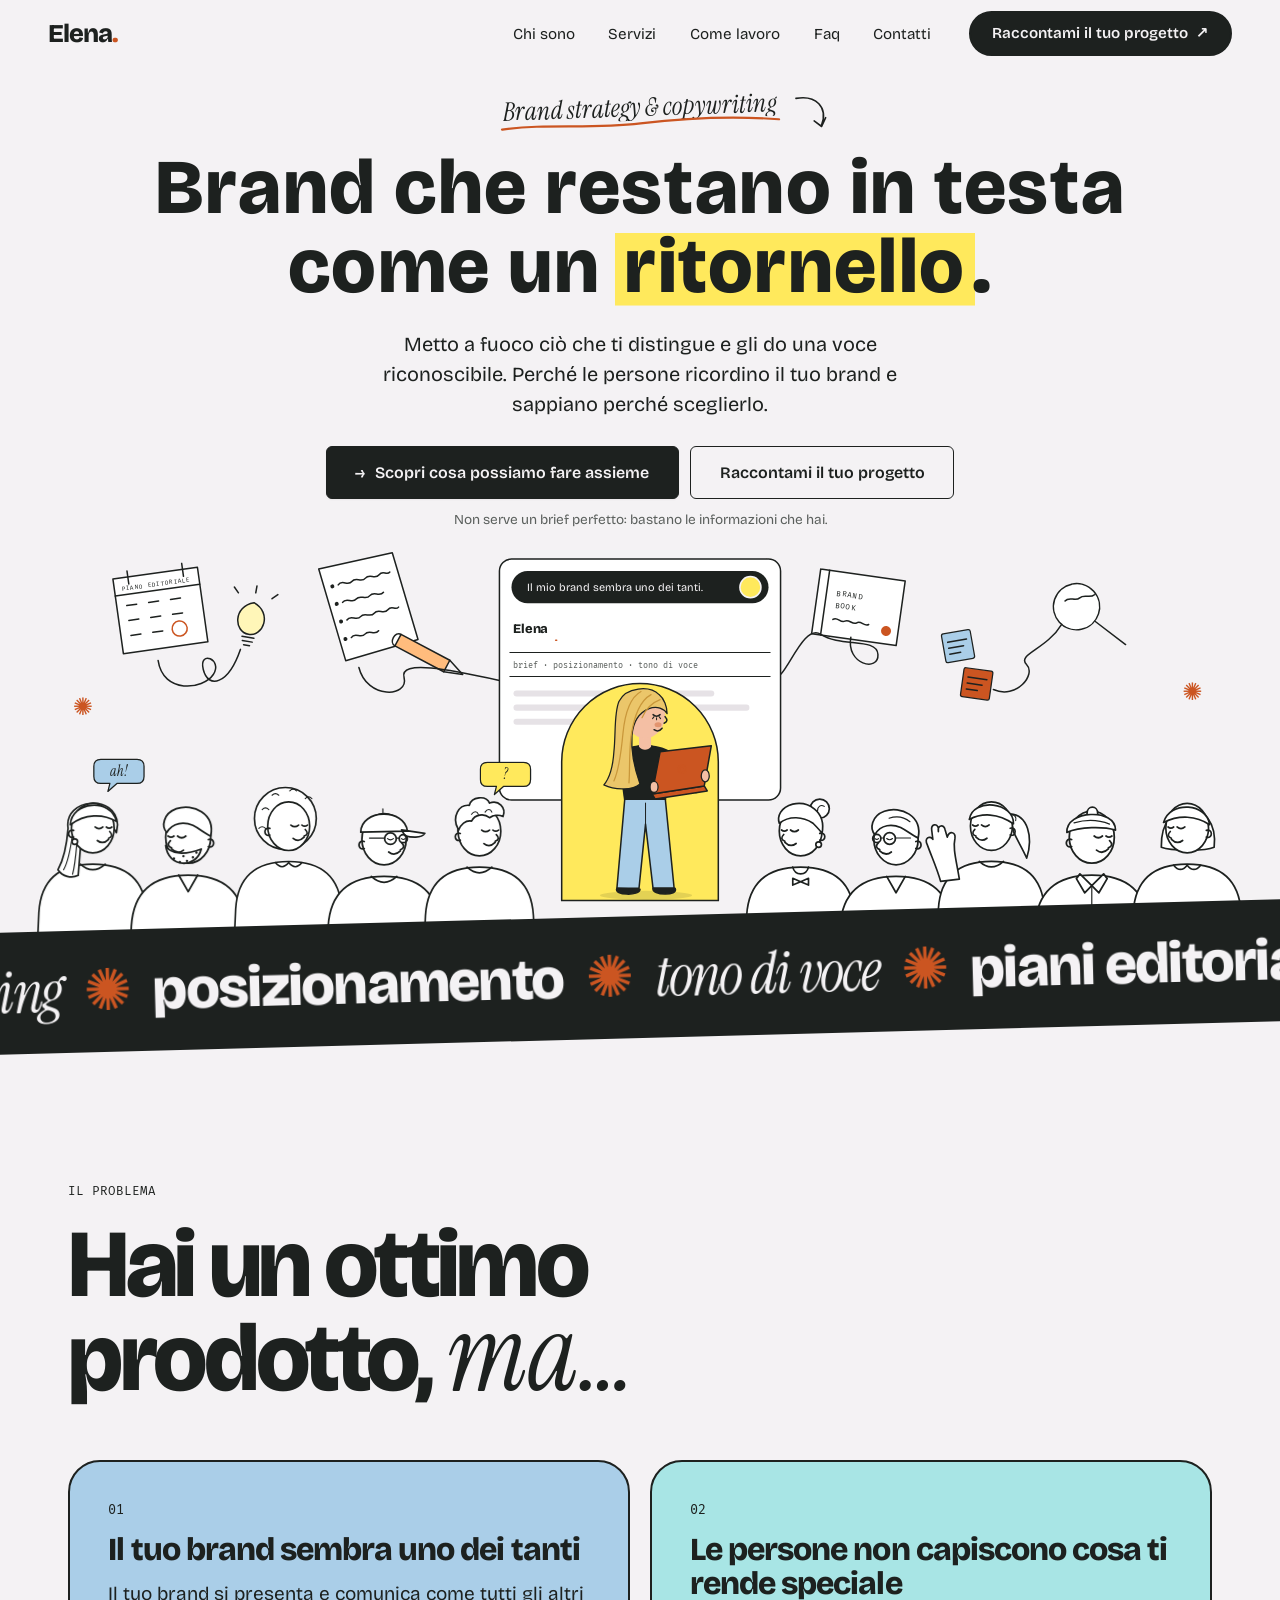
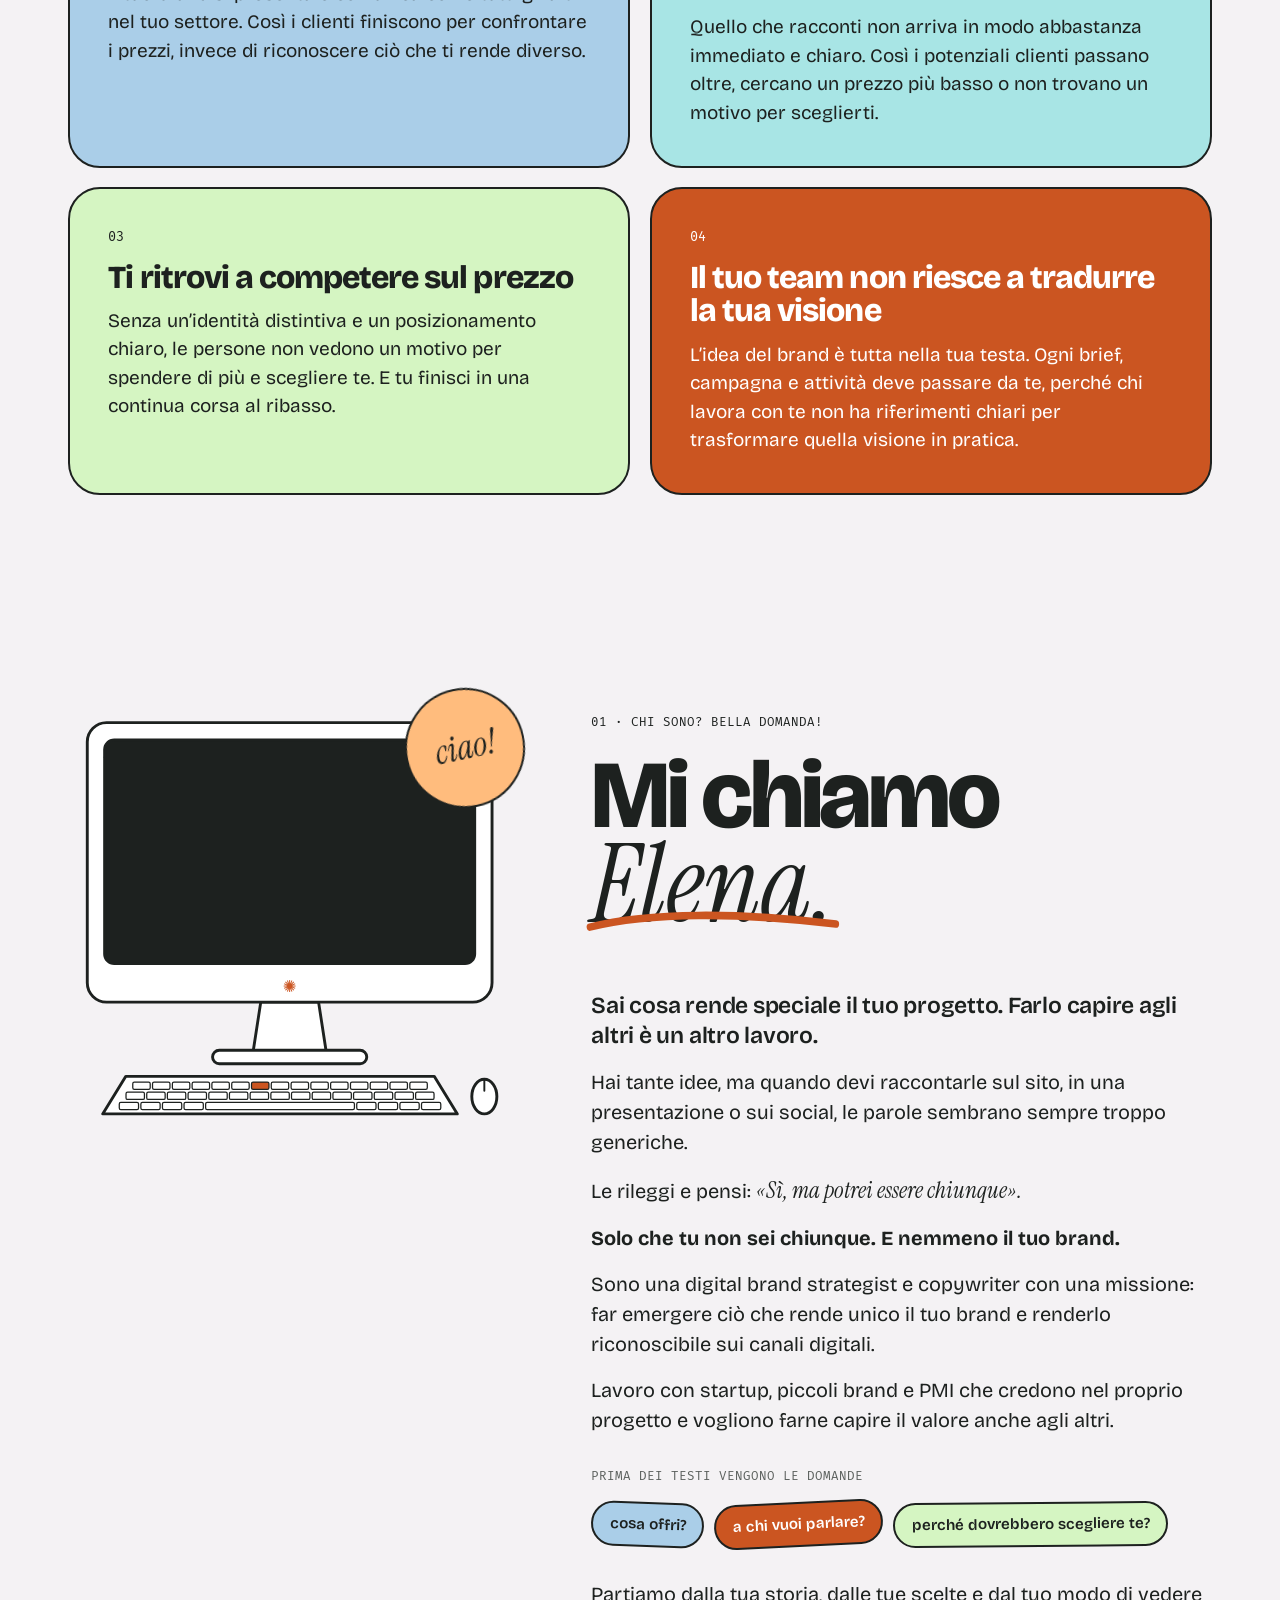
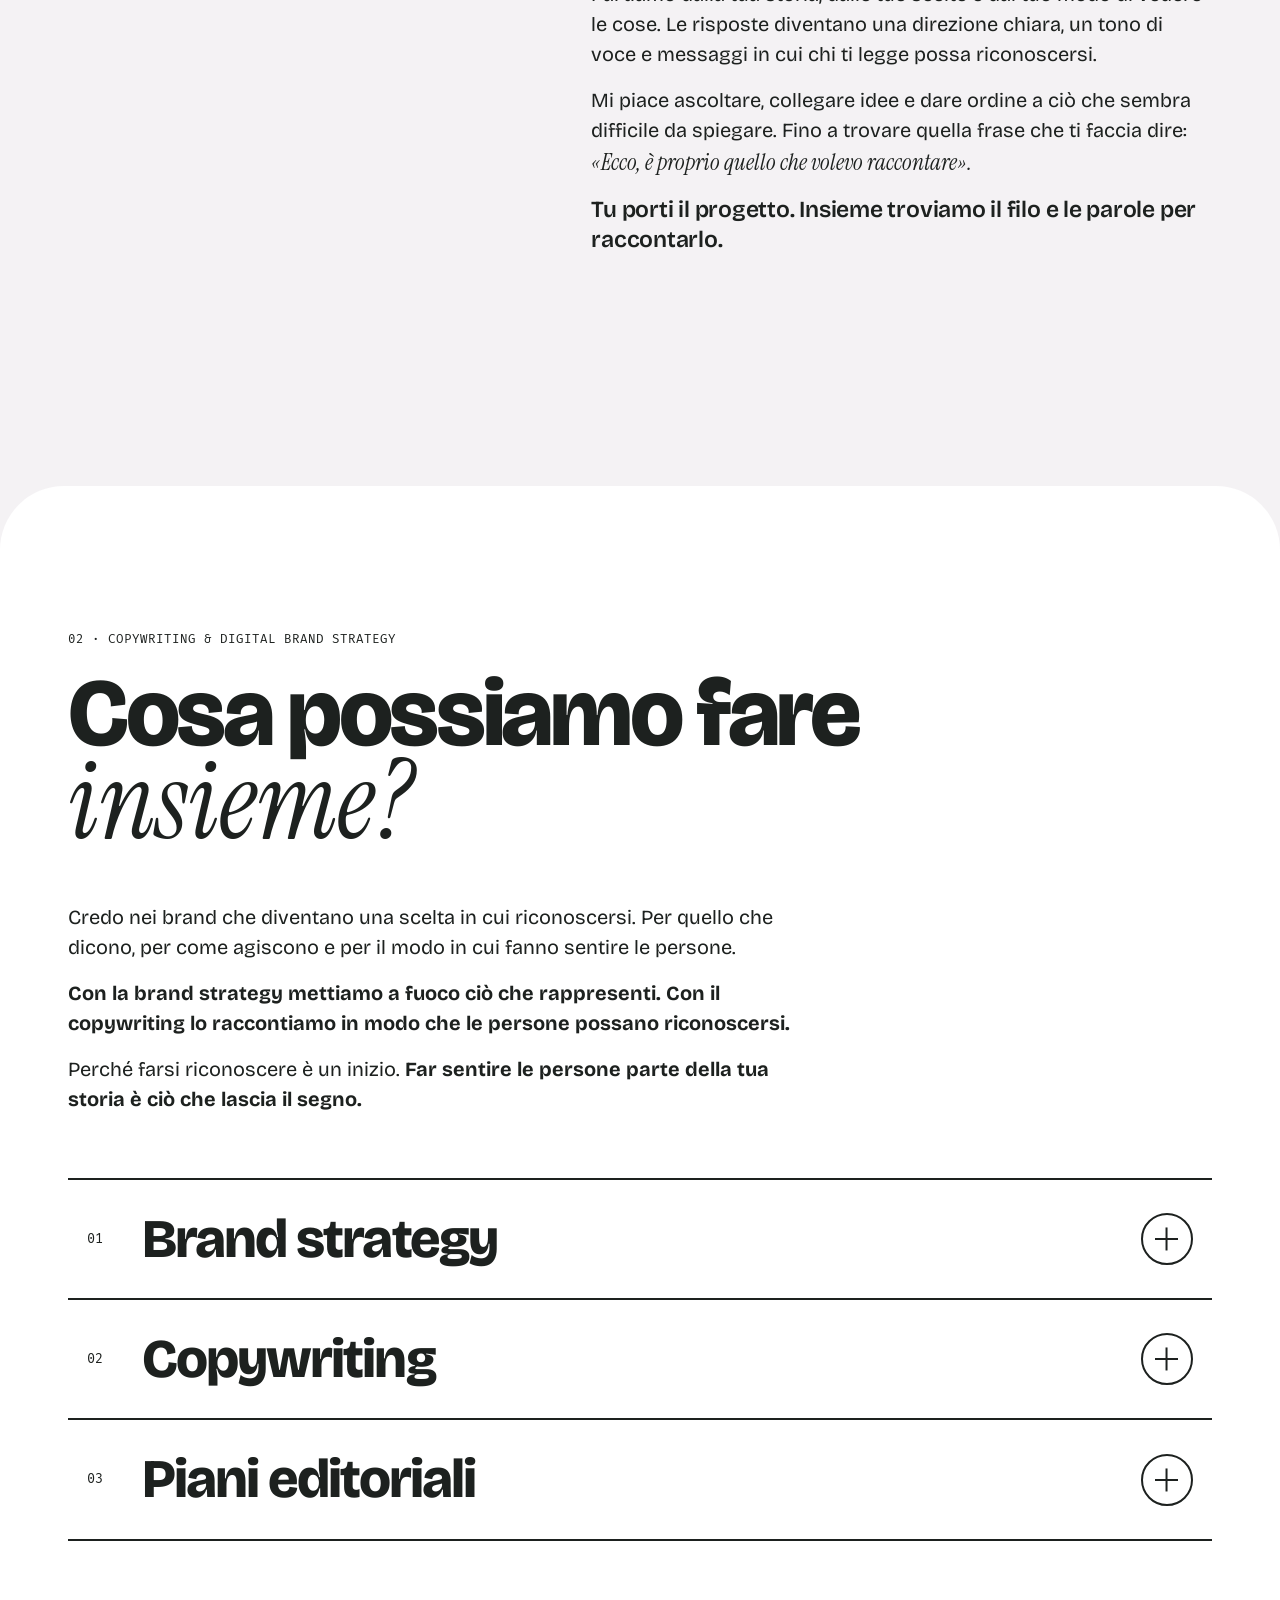
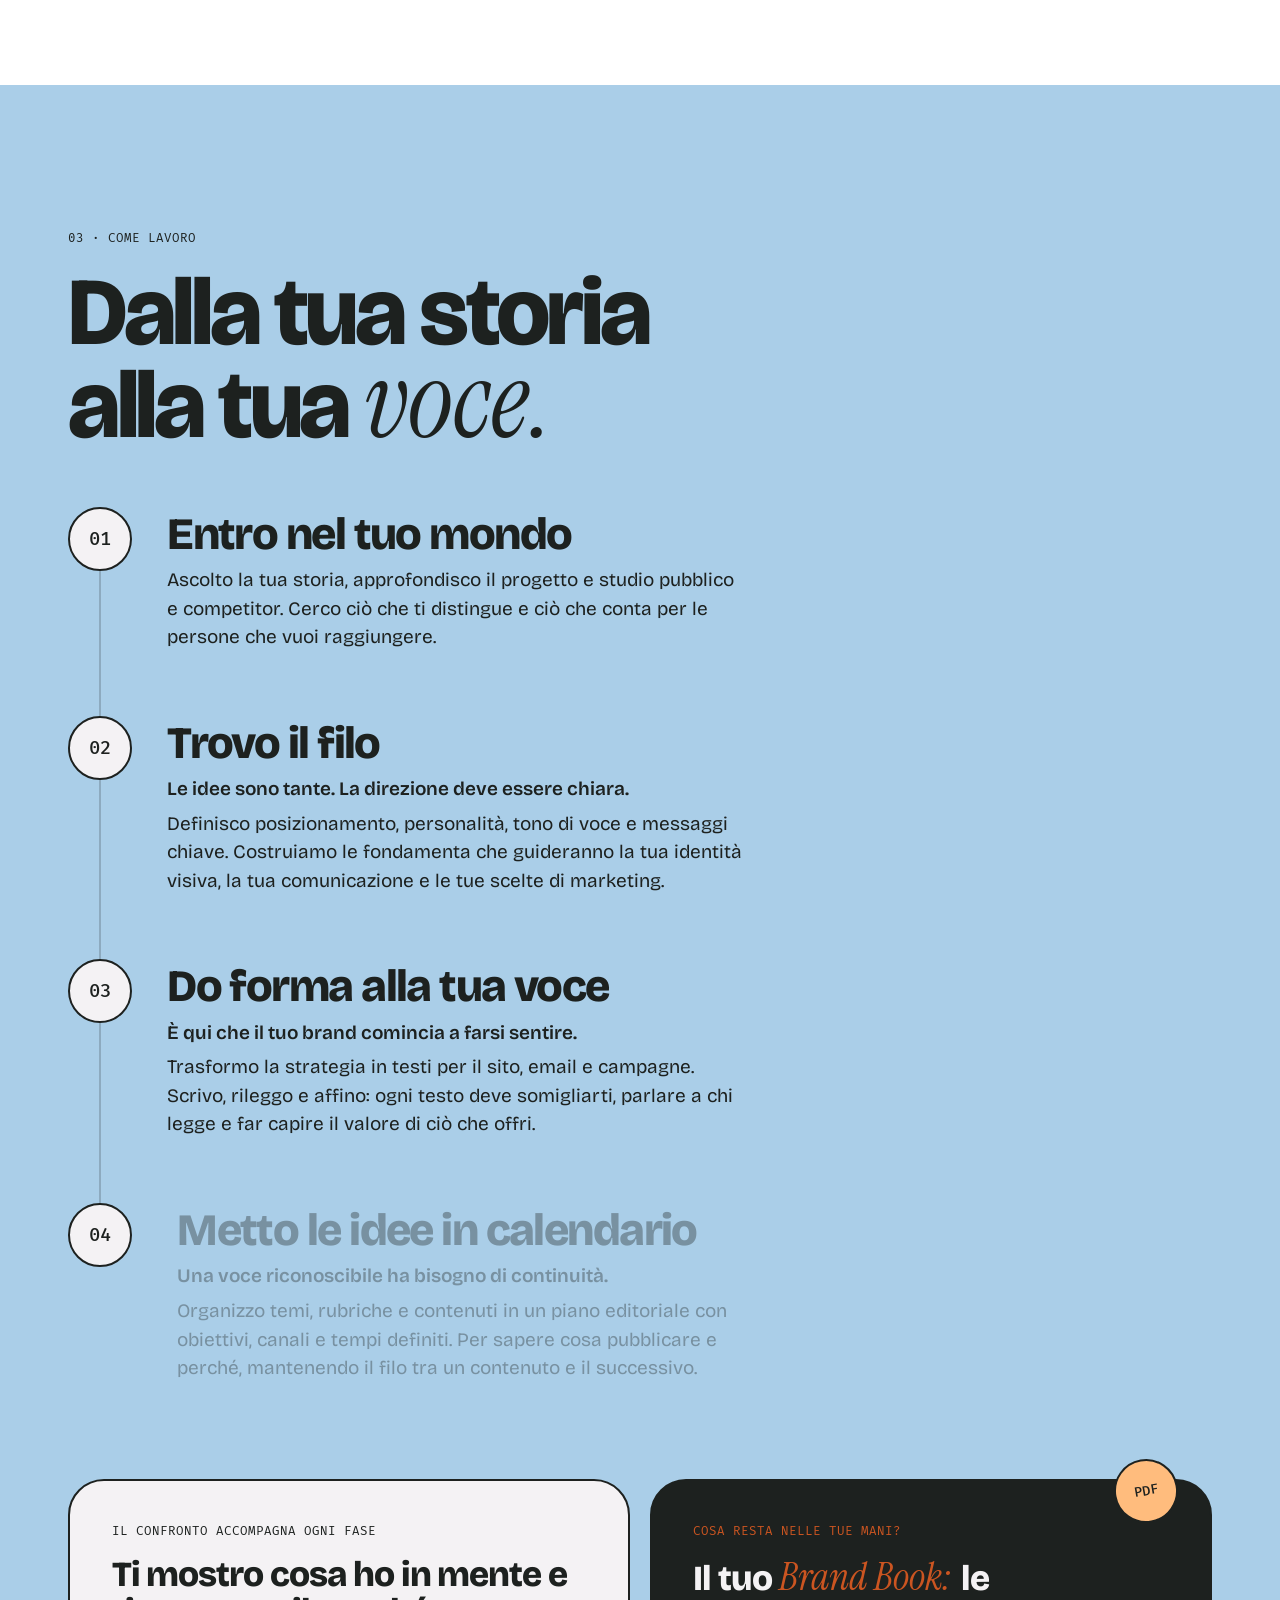
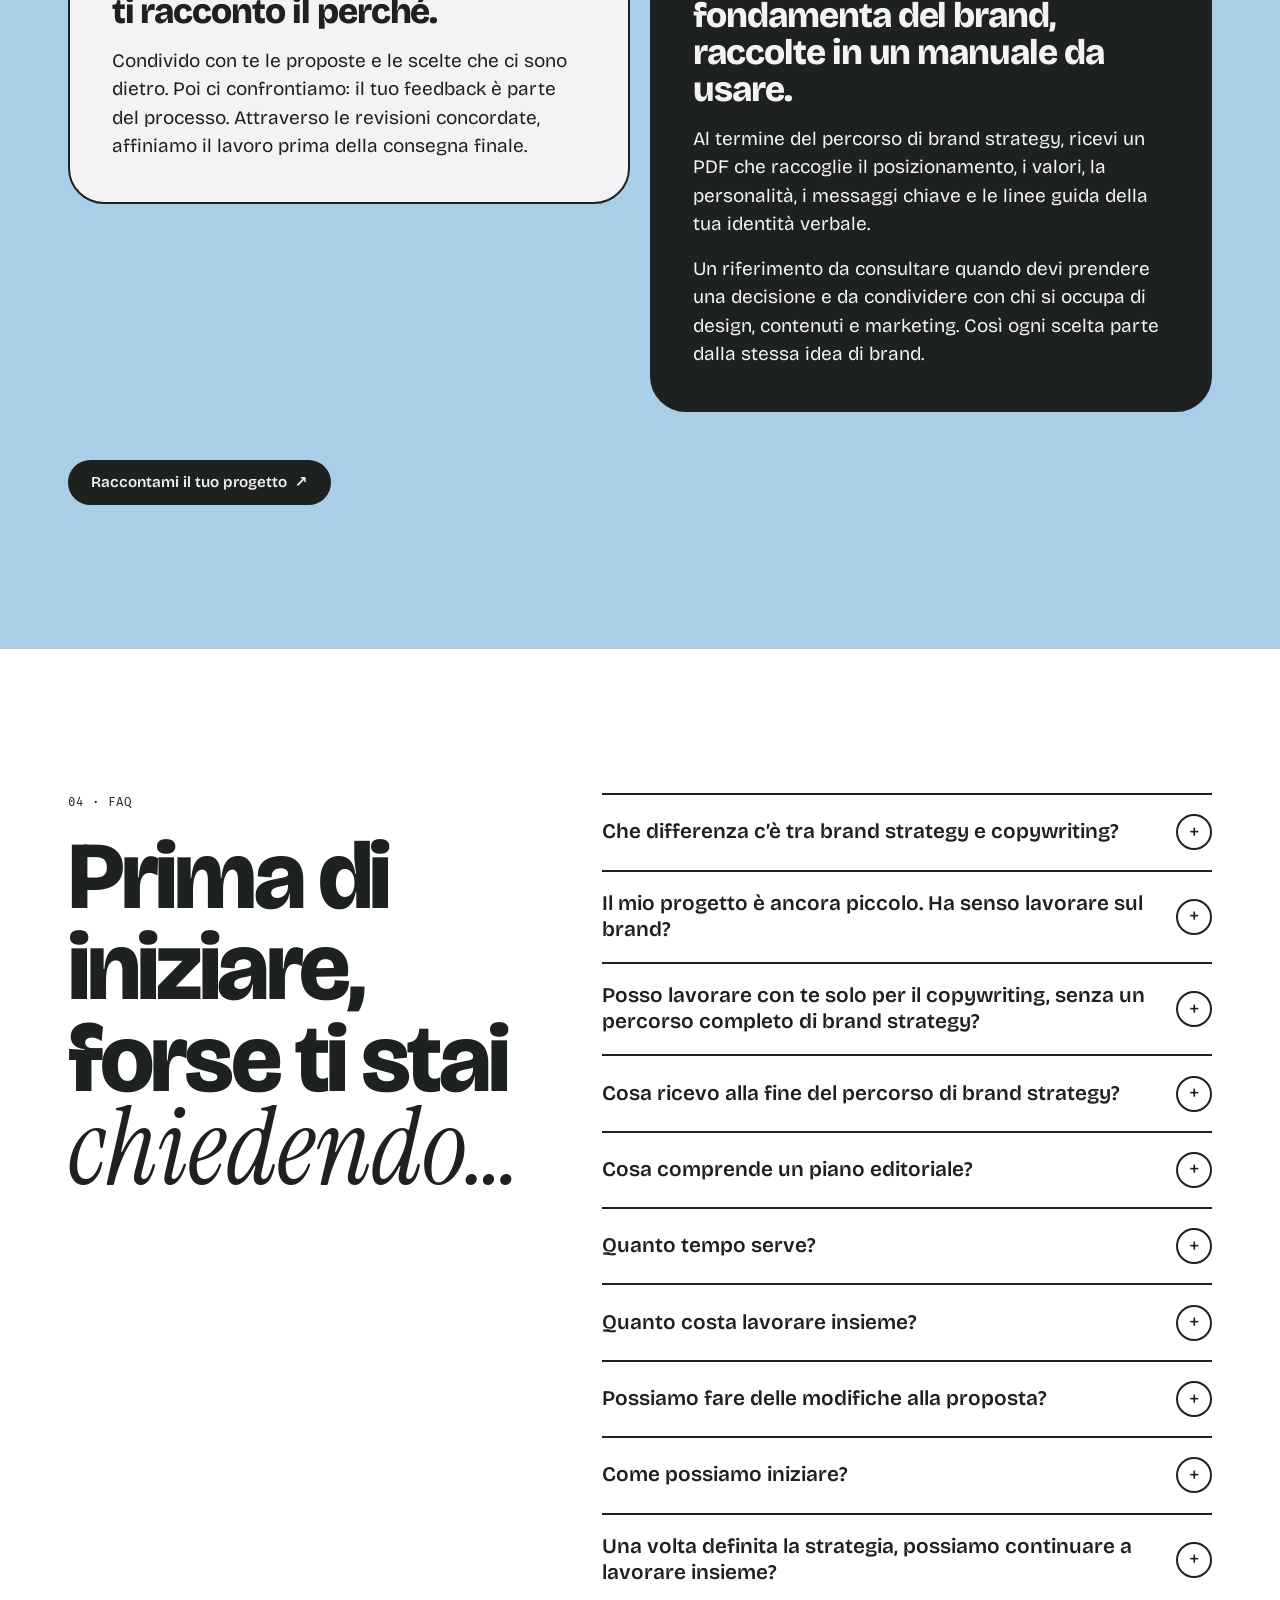
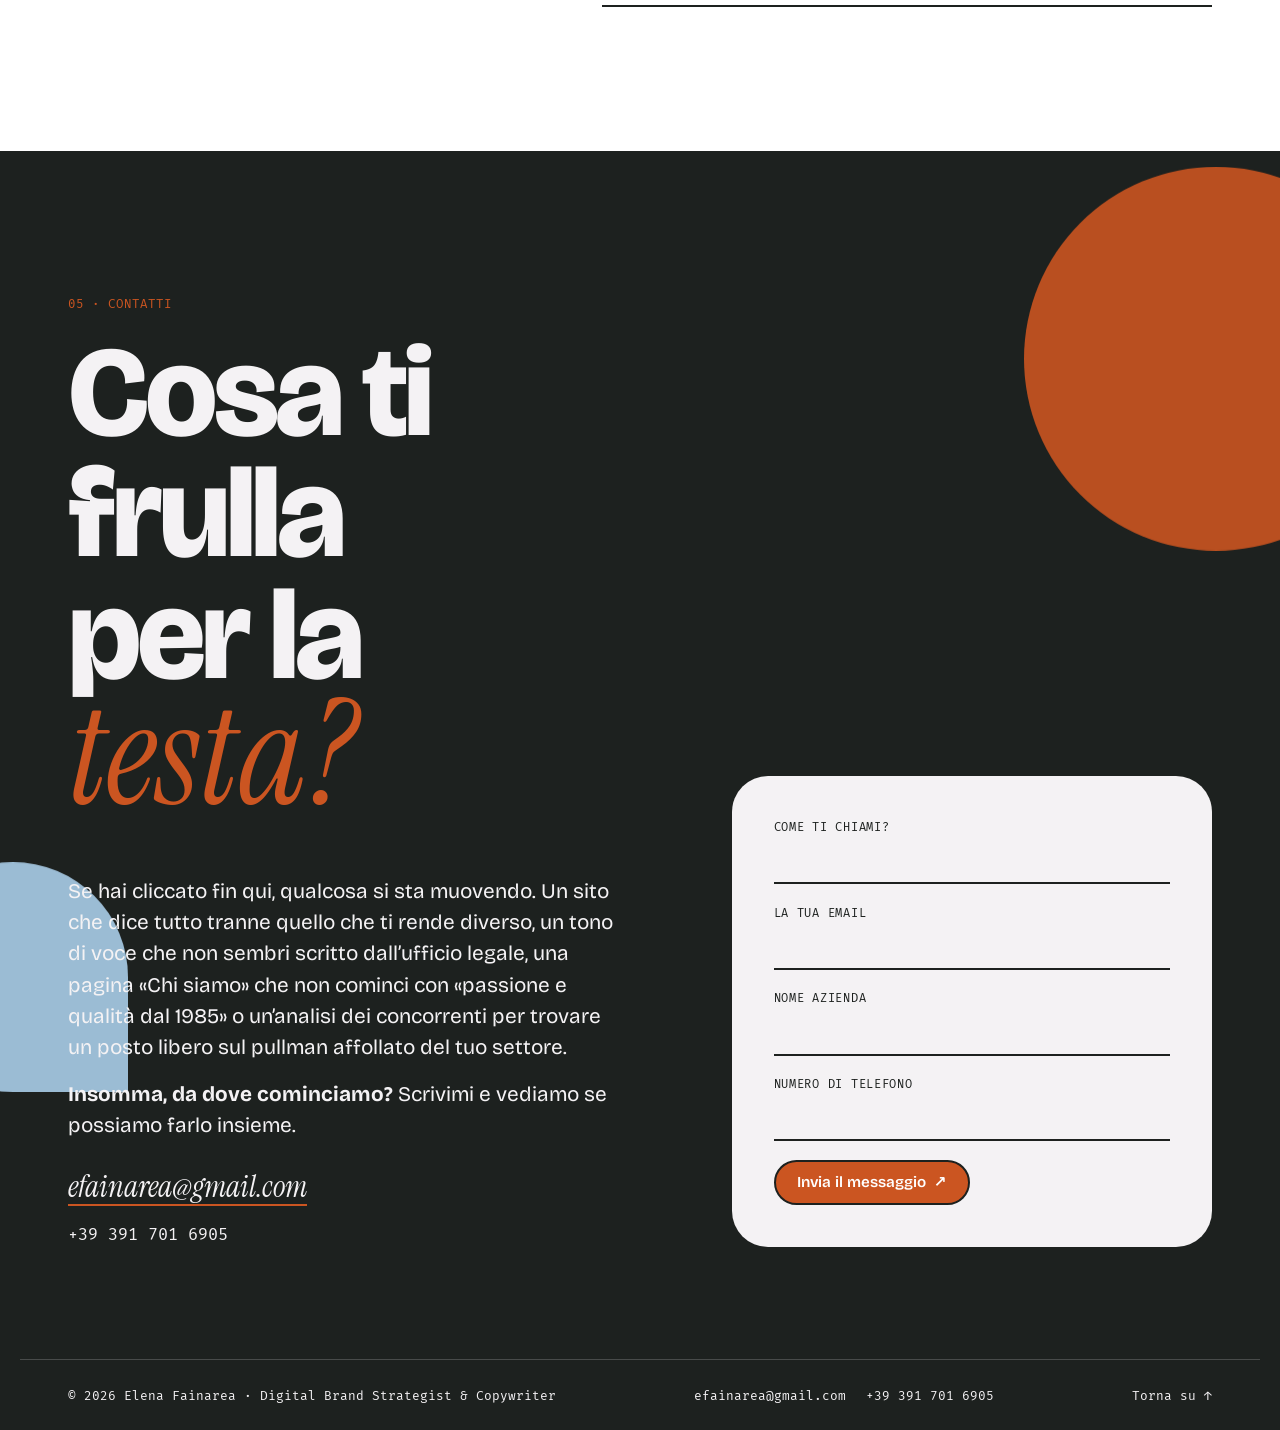
==== index.html @ 7e7c7e7b "Sito personale di Elena Fainarea Pagina statica con scena animata, sezioni del copy di Elena e modul" ====
<!doctype html>
<html lang="it">
<head>
  <meta charset="utf-8">
  <meta name="viewport" content="width=device-width, initial-scale=1, viewport-fit=cover">
  <title>Elena Fainarea · Digital Brand Strategist &amp; Copywriter</title>
  <meta name="description" content="Elena Fainarea, digital brand strategist e copywriter. Metto a fuoco ciò che ti distingue e gli do una voce riconoscibile, perché le persone ricordino il tuo brand e sappiano perché sceglierlo.">
  <meta name="theme-color" content="#F4F2F4">
  <link rel="icon" href="data:image/svg+xml,%3Csvg xmlns=%22http://www.w3.org/2000/svg%22 viewBox=%220 0 100 100%22%3E%3Ccircle cx=%2250%22 cy=%2250%22 r=%2250%22 fill=%22%231D211F%22/%3E%3Ctext x=%2250%22 y=%2270%22 font-size=%2260%22 text-anchor=%22middle%22 fill=%22%23CB5521%22 font-family=%22Georgia%22 font-style=%22italic%22%3EE%3C/text%3E%3C/svg%3E">
  <link rel="preconnect" href="https://fonts.googleapis.com">
  <link rel="preconnect" href="https://fonts.gstatic.com" crossorigin>
  <link rel="stylesheet" href="https://fonts.googleapis.com/css2?family=Bricolage+Grotesque:opsz,wght@12..96,400;12..96,600;12..96,800&family=Fira+Mono:wght@400;500&family=Instrument+Serif:ital@1&display=swap">
  <link rel="stylesheet" href="style.css">
  <script>document.documentElement.classList.add('js')</script>
  <script src="main.js" defer></script>
</head>
<body>

<a class="skip" href="#problema">Vai al contenuto</a>

<!-- NAV -->
<header class="nav" data-nav>
  <div class="nav__bar">
    <a href="#top" class="nav__logo" aria-label="Elena, torna all'inizio">Elena<span>.</span></a>
    <nav class="nav__links" aria-label="Menu principale">
      <a href="#chi-sono" data-link>Chi sono</a>
      <a href="#servizi" data-link>Servizi</a>
      <a href="#metodo" data-link>Come lavoro</a>
      <a href="#faq" data-link>Faq</a>
      <a href="#contatti" data-link>Contatti</a>
    </nav>
    <a href="#contatti" class="pill pill--ink nav__cta" data-wiggle>Raccontami il tuo progetto <span class="pill__arrow" aria-hidden="true">↗</span></a>
    <button class="nav__toggle" aria-expanded="false" aria-controls="menu" data-toggle>
      <span class="sr">Apri il menu</span><i></i><i></i>
    </button>
  </div>
  <div class="menu" id="menu" data-menu>
    <ul>
      <li style="--i:0"><a href="#chi-sono" data-mlink><small>01</small>Chi sono</a></li>
      <li style="--i:1"><a href="#servizi" data-mlink><small>02</small>Servizi</a></li>
      <li style="--i:2"><a href="#metodo" data-mlink><small>03</small>Come lavoro</a></li>
      <li style="--i:3"><a href="#faq" data-mlink><small>04</small>Faq</a></li>
      <li style="--i:4"><a href="#contatti" data-mlink><small>05</small>Contatti</a></li>
    </ul>
    <p class="menu__foot" style="--i:5"><a href="mailto:efainarea@gmail.com">efainarea@gmail.com</a></p>
  </div>
</header>

<main id="top">

  <!-- HERO -->
  <section class="hero" data-hero>
    <p class="hero__kicker" data-up>
      <span>Brand strategy &amp; copywriting</span>
      <svg class="kicker__line" viewBox="0 0 300 18" preserveAspectRatio="none" aria-hidden="true"><path pathLength="1" d="M4 11 C 52 4, 96 15, 150 9 S 248 3, 296 10"/></svg>
      <svg class="kicker__arrow" viewBox="0 0 60 60" aria-hidden="true"><path pathLength="1" d="M6 8 C 34 4, 50 22, 40 46 M30 40 L40 48 L46 36"/></svg>
    </p>
    <h1 class="hero__title" data-title>
      <span class="riga"><span class="riga__in">Brand che restano in testa</span></span>
      <span class="riga"><span class="riga__in">come un <mark class="hl-word">ritornello</mark>.</span></span>
    </h1>
    <p class="hero__text" data-up>Metto a fuoco ciò che ti distingue e gli do una voce riconoscibile. Perché le persone ricordino il tuo brand e sappiano perché sceglierlo.</p>
    <div class="hero__btns" data-up>
      <a href="#servizi" class="btn btn--ink"><span aria-hidden="true">→</span> Scopri cosa possiamo fare assieme</a>
      <a href="#contatti" class="btn btn--line">Raccontami il tuo progetto</a>
    </div>
    <p class="hero__note" data-up>Non serve un brief perfetto: bastano le informazioni che hai.</p>
    <!-- SCENA ANIMATA: Elena ascolta e scrive -->
    <div class="scene" data-scene aria-hidden="true">
    <svg class="scene__svg" viewBox="0 0 2400 700" preserveAspectRatio="xMidYMax meet" data-scene-svg>
      <!-- doodle sinistra -->
      <g class="doodle" style="--d:.1s">
        <g transform="translate(150 60) rotate(-8)">
          <path class="draw" pathLength="1" d="M0 0 H170 V150 H0 Z" fill="#fff"/>
          <path class="draw" pathLength="1" d="M0 34 H170"/>
          <path class="draw" pathLength="1" d="M30 -12 V14 M140 -12 V14"/>
          <text x="14" y="26" class="sc-mono sc-mono--s">PIANO EDITORIALE</text>
          <path class="draw" pathLength="1" d="M20 56 h20 M64 56 h20 M108 56 h20 M20 86 h20 M64 86 h20 M108 86 h20 M20 116 h20 M64 116 h20"/>
          <circle cx="118" cy="116" r="15" fill="none" class="ln-m"/>
        </g>
        <g transform="translate(420 170) rotate(10)">
          <path class="draw" pathLength="1" d="M0 0 C-30 0 -40 -50 0 -64 C40 -50 30 0 0 0 Z" fill="var(--marker-l)"/>
          <path class="draw" pathLength="1" d="M-12 6 H12 M-10 14 H10 M-6 22 H6"/>
          <path class="draw" pathLength="1" d="M-34 -78 l-10 -10 M0 -84 V-98 M34 -78 l10 -10"/>
        </g>
        <g transform="translate(560 40) rotate(-14)">
          <path class="draw" pathLength="1" d="M0 0 L150 4 L158 184 L8 190 Z" fill="#fff"/>
          <path class="draw" pathLength="1" d="M30 40 c10 -10 18 8 28 0 s18 8 28 0 s18 8 28 0 s14 6 22 0"/>
          <path class="draw" pathLength="1" d="M30 76 c10 -10 18 8 28 0 s18 8 28 0 s18 8 28 0"/>
          <path class="draw" pathLength="1" d="M30 112 c10 -10 18 8 28 0 s18 8 28 0 s18 8 28 0 s14 6 22 0"/>
          <path class="draw" pathLength="1" d="M30 148 c10 -10 18 8 28 0 s18 8 28 0"/>
          <circle cx="18" cy="40" r="4" class="dot"/><circle cx="18" cy="76" r="4" class="dot"/><circle cx="18" cy="112" r="4" class="dot"/><circle cx="18" cy="148" r="4" class="dot"/>
        </g>
        <g transform="translate(724 170) rotate(28)">
          <path class="draw" pathLength="1" d="M0 0 H110 V26 H0 Z" fill="var(--peach)"/>
          <path class="draw" pathLength="1" d="M110 0 L146 13 L110 26"/>
          <path class="draw" pathLength="1" d="M0 0 C-14 0 -14 26 0 26"/>
        </g>
        <path class="draw cord" pathLength="1" style="--d:.6s" d="M240 222 C250 290 330 280 350 250 C370 220 320 200 330 240 C340 280 380 270 404 200"/>
        <path class="draw cord" pathLength="1" style="--d:.7s" d="M640 236 C656 300 740 296 730 256 C720 220 820 240 920 262"/>
        <text x="70" y="330" class="sc-star">✺</text>
      </g>
      <!-- doodle destra -->
      <g class="doodle" style="--d:.3s">
        <g transform="translate(1560 40) rotate(8)">
          <path class="draw" pathLength="1" d="M0 0 H170 V130 H0 Z" fill="#fff"/>
          <path class="draw" pathLength="1" d="M18 0 V130"/>
          <text x="38" y="48" class="sc-mono">BRAND</text>
          <text x="38" y="72" class="sc-mono">BOOK</text>
          <path class="draw" pathLength="1" d="M38 96 c8 -8 16 6 24 0 s16 6 24 0 s16 6 24 0"/>
          <circle cx="146" cy="104" r="10" fill="var(--pink)" class="dot2"/>
        </g>
        <g transform="translate(1800 170) rotate(-10)"><rect class="note" width="58" height="58" rx="4" fill="var(--blue)"/><path class="draw" pathLength="1" d="M10 18 H48 M10 30 H40 M10 42 H32"/></g>
        <g transform="translate(1846 236) rotate(8)"><rect class="note" width="58" height="58" rx="4" fill="var(--pink)"/><path class="draw" pathLength="1" d="M10 18 H48 M10 30 H40 M10 42 H32"/></g>
        <g transform="translate(2060 70) rotate(-12)">
          <path class="draw" pathLength="1" d="M0 0 a46 46 0 1 0 0.1 0 Z" fill="#fff"/>
          <path class="draw" pathLength="1" d="M30 82 L80 140"/>
          <path class="draw" pathLength="1" d="M-20 30 c10 -8 20 6 30 0 s20 6 30 0"/>
        </g>
        <path class="draw cord" pathLength="1" style="--d:.8s" d="M1620 176 C1610 230 1676 246 1674 210 C1672 176 1600 196 1560 170 C1530 150 1500 230 1480 250"/>
        <path class="draw cord" pathLength="1" style="--d:.9s" d="M1904 280 C1950 300 1990 250 1970 230 C1950 210 2010 200 2040 150"/>
        <text x="2280" y="300" class="sc-star">✺</text>
        <text x="1440" y="40" class="sc-star sc-star--s">✺</text>
      </g>
      <!-- scheda centrale -->
      <g transform="translate(600 0)">
      <g class="card">
        <rect x="320" y="20" width="560" height="480" rx="24" fill="#fff" stroke="var(--ink)" stroke-width="3"/>
        <g class="card__q" data-q-wrap>
          <rect x="344" y="44" width="512" height="64" rx="32" fill="var(--ink)"/>
          <text x="374" y="84" class="sc-q" data-q>Il mio brand sembra uno dei tanti.</text>
          <circle cx="820" cy="76" r="21" fill="var(--blue)" stroke="var(--paper)" stroke-width="3" data-q-av/>
        </g>
        <text x="348" y="168" class="sc-name">Elena</text>
        <text x="432" y="168" class="sc-a" data-a></text>
        <path d="M432 182 H434" class="sc-under" data-under/>
        <g class="pen" data-pen transform="translate(438 168)">
          <path d="M2 -4 L24 -30 L30 -24 L8 2 L0 4 Z" fill="var(--magenta)" stroke="var(--ink)" stroke-width="2" stroke-linejoin="round"/>
        </g>
        <path d="M340 206 H860 M340 254 H860" class="sc-rule"/>
        <text x="348" y="237" class="sc-meta">brief · posizionamento · tono di voce</text>
        <rect x="348" y="282" width="400" height="12" rx="6" class="sc-ph"/>
        <rect x="348" y="310" width="470" height="12" rx="6" class="sc-ph"/>
        <rect x="348" y="338" width="320" height="12" rx="6" class="sc-ph"/>
      </g>
        <!-- Elena -->
        <g class="elena"><g class="elena__in">
          <path d="M444 700 V424 A156 156 0 0 1 756 424 V700 Z" fill="#FFE95C" stroke="var(--ink)" stroke-width="3"/>
          <ellipse cx="612" cy="690" rx="92" ry="9" fill="var(--ink)" opacity=".12"/>
          <!-- braccio dietro -->
          <path d="M570 414 C552 450 572 480 626 476" class="arm-o"/>
          <path d="M570 414 C552 450 572 480 626 476" class="arm-s"/>
          <!-- pantaloni -->
          <path d="M570 494 H650 L668 676 H626 L611 548 L598 676 H554 Z" fill="var(--blue)" stroke="var(--ink)" stroke-width="3" stroke-linejoin="round"/>
          <path d="M611 548 V506" class="ln thin"/>
          <path d="M554 676 C546 690 600 692 600 678 Z M626 676 C622 690 678 692 670 676 Z" fill="var(--ink)" stroke="var(--ink)" stroke-width="3" stroke-linejoin="round"/>
          <!-- maglia -->
          <path d="M556 408 C560 396 596 390 610 390 C624 390 658 396 664 408 L652 500 H568 Z" fill="var(--ink)"/>
          <path d="M598 368 H622 V394 C616 402 604 402 598 394 Z" fill="#F4BFA4"/>
          <g class="elena__head">
            <ellipse cx="610" cy="330" rx="40" ry="47" fill="#F4BFA4"/>
            <ellipse cx="636" cy="350" rx="7" ry="5" fill="var(--magenta-soft)" opacity=".4"/>
            <path d="M626 330 q7 6 14 0" class="ln"/>
            <path d="M628 334 l-3 4 M633 336 v4 M638 334 l3 4" class="ln thin"/>
            <path d="M650 334 q8 9 -2 13" class="ln"/>
            <path d="M628 360 q9 6 16 -3" class="ln"/>
            <path d="M638 290 C620 272 572 274 558 304 C548 328 552 368 548 404 C546 434 540 456 528 470 C552 482 586 480 600 468 C588 434 582 400 584 372 C586 346 598 326 618 318 C634 312 648 318 654 328 C654 314 648 298 638 290 Z" fill="#EBC66A" stroke="var(--ink)" stroke-width="2.5" stroke-linejoin="round"/>
            <path d="M602 284 C580 296 570 326 566 368 C562 410 558 440 548 462" class="strand"/>
            <path d="M622 290 C600 302 588 332 582 374 C578 412 580 442 578 466" class="strand"/>
            <path d="M640 300 C624 306 612 318 604 336" class="strand"/>
          </g>
          <!-- braccio davanti -->
          <path d="M654 412 C670 440 676 470 712 476" class="arm-o"/>
          <path d="M654 412 C670 440 676 470 712 476" class="arm-s"/>
          <path d="M648 404 C656 400 666 410 664 420 L650 424 Z" fill="var(--ink)"/>
          <!-- portatile tenuto in mano, di tre quarti -->
          <g class="laptop">
            <path d="M624 488 L728 472 L734 482 L630 498 Z" fill="var(--magenta-soft)" stroke="var(--ink)" stroke-width="3" stroke-linejoin="round"/>
            <path d="M624 488 L728 472 L742 392 L640 404 Z" fill="var(--pink)" stroke="var(--ink)" stroke-width="3" stroke-linejoin="round"/>
            <text x="684" y="448" class="sc-logo" text-anchor="middle">✺</text>
          </g>
          <g class="elena__hand">
            <ellipse cx="730" cy="452" rx="8" ry="12" fill="#F4BFA4" stroke="var(--ink)" stroke-width="2.5"/>
            <ellipse cx="628" cy="474" rx="8" ry="11" fill="#F4BFA4" stroke="var(--ink)" stroke-width="2.5"/>
          </g>
        </g></g>
      </g>
      <g class="pp pp--1" data-pp transform="translate(110 556) scale(1.12 1.12)"><g class="pp__in" style="--d:0.51s"><path class="body" d="M-100 240 L-96 150 C-92 84 -52 64 0 64 C52 64 92 84 96 150 L100 240 Z"/><path class="ln" d="M-22 64 Q0 84 22 64"/><g class="pp__head"><path class="body" d="M-44 0 C-52 -54 42 -62 44 -6 L42 8 C30 -18 0 -26 -18 -16 L-26 84 C-38 90 -54 86 -62 74 C-50 52 -46 26 -44 0 Z"/><path class="ln thin" d="M-36 10 C-40 40 -44 60 -52 74 M-26 0 C-30 40 -30 60 -36 82"/><ellipse class="body" cx="0" cy="0" rx="38" ry="44"/><path class="ln" d="M-34 4 c-12 -4 -12 16 0 12"/><path class="ln" d="M4 -2 q7 6 14 0 M24 -2 q5 4 10 0"/><path class="ln" d="M30 6 q8 8 -2 12"/><path class="ln mouth" d="M8 22 q10 8 20 -2"/><path class="body" d="M-40 -6 C-38 -48 32 -54 42 -12 C18 -26 -14 -26 -40 -6 Z"/><circle class="body" cx="-32" cy="24" r="5"/></g></g></g>
      <g class="pp pp--2" data-pp transform="translate(300 574) scale(-1.18 1.18)"><g class="pp__in" style="--d:0.43s"><path class="body" d="M-100 240 L-96 150 C-92 84 -52 64 0 64 C52 64 92 84 96 150 L100 240 Z"/><path class="ln" d="M-16 64 L0 92 L16 64"/><g class="pp__head"><ellipse class="body" cx="0" cy="0" rx="38" ry="44"/><path class="ln" d="M-34 4 c-12 -4 -12 16 0 12"/><path class="ln" d="M4 -2 q7 6 14 0 M24 -2 q5 4 10 0"/><path class="ln" d="M30 6 q8 8 -2 12"/><path class="ln mouth" d="M8 22 q10 8 20 -2"/><path class="body" d="M-38 -2 C-46 -40 -8 -58 20 -48 C42 -40 46 -18 36 -8 C26 -26 6 -26 -8 -20 C-20 -14 -28 -6 -38 -2 Z"/><path class="body" d="M-22 20 C-14 54 34 52 38 14 C30 30 4 30 -22 20 Z"/><path class="dots" d="M-8 34 h.1 M2 40 h.1 M14 42 h.1 M24 36 h.1 M-14 26 h.1 M8 32 h.1"/></g></g></g>
      <g class="pp pp--3" data-pp transform="translate(500 552) scale(1.1 1.1)"><g class="pp__in" style="--d:0.35s"><path class="body" d="M-100 240 L-96 150 C-92 84 -52 64 0 64 C52 64 92 84 96 150 L100 240 Z"/><path class="ln" d="M-24 66 c8 10 16 10 24 0 c8 10 16 10 24 0"/><g class="pp__head"><circle class="body" cx="-6" cy="-14" r="56"/><path class="ln thin" d="M-48 -30 q6 -6 12 0 M-30 -56 q6 -6 12 0 M2 -64 q6 -6 12 0 M30 -50 q6 -6 12 0 M-54 4 q6 -6 12 0"/><ellipse class="body" cx="0" cy="0" rx="38" ry="44"/><path class="ln" d="M-34 4 c-12 -4 -12 16 0 12"/><path class="ln" d="M4 -2 q7 6 14 0 M24 -2 q5 4 10 0"/><path class="ln" d="M30 6 q8 8 -2 12"/><path class="ln mouth" d="M8 22 q10 8 20 -2"/></g></g></g>
      <g class="pp pp--4" data-pp transform="translate(690 578) scale(1.16 1.16)"><g class="pp__in" style="--d:0.27s"><path class="body" d="M-100 240 L-96 150 C-92 84 -52 64 0 64 C52 64 92 84 96 150 L100 240 Z"/><path class="ln" d="M-22 64 Q0 84 22 64"/><g class="pp__head"><ellipse class="body" cx="0" cy="0" rx="38" ry="44"/><path class="ln" d="M-34 4 c-12 -4 -12 16 0 12"/><path class="ln" d="M30 6 q8 8 -2 12"/><path class="ln mouth" d="M8 22 q10 8 20 -2"/><path class="body" d="M-40 -12 C-40 -52 36 -54 40 -14 Z"/><path class="body" d="M30 -16 L70 -10 C64 -1 46 -3 36 -6 Z"/><path class="ln thin" d="M-2 -52 v6"/><circle class="ln" cx="11" cy="-1" r="10" fill="#fff"/><circle class="ln" cx="33" cy="-1" r="7" fill="#fff"/><path class="ln thin" d="M21 -2 h5 M1 -2 h-26"/><path class="ln thin" d="M6 -1 q5 4 10 0 M30 -1 q3 3 6 0"/></g></g></g>
      <g class="pp pp--5" data-pp transform="translate(880 562) scale(1.12 1.12)"><g class="pp__in" style="--d:0.19s"><path class="body" d="M-100 240 L-96 150 C-92 84 -52 64 0 64 C52 64 92 84 96 150 L100 240 Z"/><path class="ln" d="M-22 64 Q0 84 22 64"/><g class="pp__head"><ellipse class="body" cx="0" cy="0" rx="38" ry="44"/><path class="ln" d="M-34 4 c-12 -4 -12 16 0 12"/><path class="ln" d="M4 -2 q7 6 14 0 M24 -2 q5 4 10 0"/><path class="ln" d="M30 6 q8 8 -2 12"/><path class="ln mouth" d="M8 22 q10 8 20 -2"/><path class="body" d="M-38 -4 c-12 -22 2 -44 20 -42 c4 -16 30 -18 36 -4 c16 -6 30 8 24 24 c-8 -4 -18 -2 -24 2 c-10 -8 -26 -6 -32 6 c-10 -2 -20 6 -24 18 Z"/><path class="ln thin" d="M-14 -30 c4 -6 10 -6 12 0 M10 -34 c4 -6 10 -6 12 0"/></g></g></g>
      <g class="pp pp--6" data-pp transform="translate(1520 562) scale(-1.12 1.12)"><g class="pp__in" style="--d:0.19s"><path class="body" d="M-100 240 L-96 150 C-92 84 -52 64 0 64 C52 64 92 84 96 150 L100 240 Z"/><path class="ln" d="M-14 64 C-10 80 10 80 14 64"/><path class="body" d="M-14 84 L0 90 L-14 96 Z M14 84 L0 90 L14 96 Z"/><g class="pp__head"><circle class="body" cx="-34" cy="-40" r="17"/><path class="ln thin" d="M-42 -44 c6 -4 12 0 12 8"/><ellipse class="body" cx="0" cy="0" rx="38" ry="44"/><path class="ln" d="M-34 4 c-12 -4 -12 16 0 12"/><path class="ln" d="M4 -2 q7 6 14 0 M24 -2 q5 4 10 0"/><path class="ln" d="M30 6 q8 8 -2 12"/><path class="ln mouth" d="M8 22 q10 8 20 -2"/><path class="body" d="M-38 4 C-46 -36 -12 -54 14 -48 C36 -42 42 -26 38 -14 C20 -28 -4 -26 -22 -14 C-28 -8 -34 -2 -38 4 Z"/><circle class="body" cx="-32" cy="24" r="5"/></g></g></g>
      <g class="pp pp--7" data-pp transform="translate(1710 578) scale(-1.16 1.16)"><g class="pp__in" style="--d:0.27s"><path class="body" d="M-100 240 L-96 150 C-92 84 -52 64 0 64 C52 64 92 84 96 150 L100 240 Z"/><path class="ln" d="M-16 64 L0 92 L16 64"/><g class="pp__head"><ellipse class="body" cx="0" cy="0" rx="38" ry="44"/><path class="ln" d="M-34 4 c-12 -4 -12 16 0 12"/><path class="ln" d="M30 6 q8 8 -2 12"/><path class="ln mouth" d="M8 22 q10 8 20 -2"/><path class="body" d="M-38 -2 C-46 -40 -8 -58 20 -48 C42 -40 46 -18 36 -8 C26 -26 6 -26 -8 -20 C-20 -14 -28 -6 -38 -2 Z"/><path class="ln thin" d="M-24 -30 c10 -8 24 -10 36 -6"/><circle class="ln" cx="11" cy="-1" r="10" fill="#fff"/><circle class="ln" cx="33" cy="-1" r="7" fill="#fff"/><path class="ln thin" d="M21 -2 h5 M1 -2 h-26"/><path class="ln thin" d="M6 -1 q5 4 10 0 M30 -1 q3 3 6 0"/></g></g></g>
      <g class="pp pp--8" data-pp transform="translate(1900 552) scale(-1.1 1.1)"><g class="pp__in" style="--d:0.35s"><path class="body" d="M-100 240 L-96 150 C-92 84 -52 64 0 64 C52 64 92 84 96 150 L100 240 Z"/><path class="ln" d="M-22 64 Q0 84 22 64"/><g class="wave"><path class="body" d="M58 96 C64 60 70 40 66 22 C64 10 76 8 80 20 L84 6 C86 -4 98 -2 96 10 L96 4 C98 -6 110 -4 108 8 L106 24 C112 16 122 22 116 34 C108 56 98 78 92 100 Z"/></g><g class="pp__head"><path class="body" d="M-34 -22 C-66 -20 -76 20 -64 58 C-56 40 -46 24 -40 10 Z"/><ellipse class="body" cx="0" cy="0" rx="38" ry="44"/><path class="ln" d="M-34 4 c-12 -4 -12 16 0 12"/><path class="ln" d="M4 -2 q7 6 14 0 M24 -2 q5 4 10 0"/><path class="ln" d="M30 6 q8 8 -2 12"/><path class="ln mouth" d="M8 22 q10 8 20 -2"/><path class="body" d="M-40 -4 C-42 -44 34 -52 40 -12 C18 -24 -12 -24 -40 -4 Z"/><path class="ln thin" d="M-38 -20 c-4 0 -8 4 -6 10"/></g></g></g>
      <g class="pp pp--9" data-pp transform="translate(2100 574) scale(1.18 1.18)"><g class="pp__in" style="--d:0.43s"><path class="body" d="M-100 240 L-96 150 C-92 84 -52 64 0 64 C52 64 92 84 96 150 L100 240 Z"/><path class="body" d="M-20 62 L0 82 L-12 94 L-26 70 Z M20 62 L0 82 L12 94 L26 70 Z"/><path class="ln thin" d="M0 82 V140"/><g class="pp__head"><ellipse class="body" cx="0" cy="0" rx="38" ry="44"/><path class="ln" d="M-34 4 c-12 -4 -12 16 0 12"/><path class="ln" d="M4 -2 q7 6 14 0 M24 -2 q5 4 10 0"/><path class="ln" d="M30 6 q8 8 -2 12"/><path class="ln mouth" d="M8 22 q10 8 20 -2"/><path class="body" d="M-42 -8 C-44 -46 40 -50 40 -12 C20 -18 -20 -18 -42 -8 Z"/><path class="body" d="M-8 -40 c0 -14 18 -14 18 0"/><path class="ln thin" d="M-30 -24 C-10 -30 10 -30 30 -22"/></g></g></g>
      <g class="pp pp--10" data-pp transform="translate(2290 556) scale(-1.12 1.12)"><g class="pp__in" style="--d:0.51s"><path class="body" d="M-100 240 L-96 150 C-92 84 -52 64 0 64 C52 64 92 84 96 150 L100 240 Z"/><path class="ln" d="M-24 66 c8 10 16 10 24 0 c8 10 16 10 24 0"/><g class="pp__head"><path class="body" d="M-48 34 C-58 -54 48 -62 46 34 C30 40 -30 42 -48 34 Z"/><ellipse class="body" cx="0" cy="0" rx="38" ry="44"/><path class="ln" d="M-34 4 c-12 -4 -12 16 0 12"/><path class="ln" d="M4 -2 q7 6 14 0 M24 -2 q5 4 10 0"/><path class="ln" d="M30 6 q8 8 -2 12"/><path class="ln mouth" d="M8 22 q10 8 20 -2"/><path class="body" d="M-40 -6 C-36 -44 30 -50 42 -10 C14 -24 -16 -22 -40 -6 Z"/></g></g></g>
      <g class="bub bub--1" data-bub data-c="var(--blue)" transform="translate(162 445)"><g class="bub__in"><path d="M-36 -26 H36 Q50 -26 50 -12 V8 Q50 22 36 22 H-4 L-22 38 L-18 22 H-36 Q-50 22 -50 8 V-12 Q-50 -26 -36 -26 Z" fill="var(--blue)"/><text x="0" y="8" class="sc-bub" data-bub-t>?</text></g></g>
      <g class="bub bub--2" data-bub data-c="var(--pink)" transform="translate(248 461)"><g class="bub__in"><path d="M-36 -26 H36 Q50 -26 50 -12 V8 Q50 22 36 22 H18 L22 38 L4 22 H-36 Q-50 22 -50 8 V-12 Q-50 -26 -36 -26 Z" fill="var(--pink)"/><text x="0" y="8" class="sc-bub" data-bub-t>?</text></g></g>
      <g class="bub bub--3" data-bub data-c="var(--peach)" transform="translate(552 442)"><g class="bub__in"><path d="M-36 -26 H36 Q50 -26 50 -12 V8 Q50 22 36 22 H-4 L-22 38 L-18 22 H-36 Q-50 22 -50 8 V-12 Q-50 -26 -36 -26 Z" fill="var(--peach)"/><text x="0" y="8" class="sc-bub" data-bub-t>?</text></g></g>
      <g class="bub bub--4" data-bub data-c="var(--magenta-soft)" transform="translate(742 465)"><g class="bub__in"><path d="M-36 -26 H36 Q50 -26 50 -12 V8 Q50 22 36 22 H-4 L-22 38 L-18 22 H-36 Q-50 22 -50 8 V-12 Q-50 -26 -36 -26 Z" fill="var(--magenta-soft)"/><text x="0" y="8" class="sc-bub" data-bub-t>?</text></g></g>
      <g class="bub bub--5" data-bub data-c="#FFE95C" transform="translate(932 451)"><g class="bub__in"><path d="M-36 -26 H36 Q50 -26 50 -12 V8 Q50 22 36 22 H-4 L-22 38 L-18 22 H-36 Q-50 22 -50 8 V-12 Q-50 -26 -36 -26 Z" fill="#FFE95C"/><text x="0" y="8" class="sc-bub" data-bub-t>?</text></g></g>
      <g class="bub bub--6" data-bub data-c="var(--blue)" transform="translate(1468 451)"><g class="bub__in"><path d="M-36 -26 H36 Q50 -26 50 -12 V8 Q50 22 36 22 H18 L22 38 L4 22 H-36 Q-50 22 -50 8 V-12 Q-50 -26 -36 -26 Z" fill="var(--blue)"/><text x="0" y="8" class="sc-bub" data-bub-t>?</text></g></g>
      <g class="bub bub--7" data-bub data-c="var(--pink)" transform="translate(1658 465)"><g class="bub__in"><path d="M-36 -26 H36 Q50 -26 50 -12 V8 Q50 22 36 22 H18 L22 38 L4 22 H-36 Q-50 22 -50 8 V-12 Q-50 -26 -36 -26 Z" fill="var(--pink)"/><text x="0" y="8" class="sc-bub" data-bub-t>?</text></g></g>
      <g class="bub bub--8" data-bub data-c="#FFE95C" transform="translate(1848 442)"><g class="bub__in"><path d="M-36 -26 H36 Q50 -26 50 -12 V8 Q50 22 36 22 H18 L22 38 L4 22 H-36 Q-50 22 -50 8 V-12 Q-50 -26 -36 -26 Z" fill="#FFE95C"/><text x="0" y="8" class="sc-bub" data-bub-t>?</text></g></g>
      <g class="bub bub--9" data-bub data-c="var(--peach)" transform="translate(2152 461)"><g class="bub__in"><path d="M-36 -26 H36 Q50 -26 50 -12 V8 Q50 22 36 22 H-4 L-22 38 L-18 22 H-36 Q-50 22 -50 8 V-12 Q-50 -26 -36 -26 Z" fill="var(--peach)"/><text x="0" y="8" class="sc-bub" data-bub-t>?</text></g></g>
      <g class="bub bub--10" data-bub data-c="var(--magenta-soft)" transform="translate(2238 445)"><g class="bub__in"><path d="M-36 -26 H36 Q50 -26 50 -12 V8 Q50 22 36 22 H18 L22 38 L4 22 H-36 Q-50 22 -50 8 V-12 Q-50 -26 -36 -26 Z" fill="var(--magenta-soft)"/><text x="0" y="8" class="sc-bub" data-bub-t>?</text></g></g>
    </svg>
    </div>
  </section>

  <!-- MARQUEE -->
  <div class="marquee" data-marquee aria-hidden="true">
    <div class="marquee__track" data-track>
      <span>brand strategy</span><b>✺</b><span>copywriting</span><b>✺</b><span>posizionamento</span><b>✺</b><span>tono di voce</span><b>✺</b><span>piani editoriali</span><b>✺</b><span>brand book</span><b>✺</b>
    </div>
  </div>

  <!-- IL PROBLEMA -->
  <section class="problem" id="problema">
    <div class="wrap">
      <p class="label" data-up>Il problema</p>
      <h2 class="h2" data-title>
        <span class="riga"><span class="riga__in">Hai un ottimo</span></span>
        <span class="riga"><span class="riga__in">prodotto, <em class="serif">ma…</em></span></span>
      </h2>
      <ul class="pains" data-pains>
        <li class="pain" style="--c:var(--blue)">
          <span class="pain__n">01</span>
          <h3>Il tuo brand sembra uno dei tanti</h3>
          <p>Il tuo brand si presenta e comunica come tutti gli altri nel tuo settore. Così i clienti finiscono per confrontare i prezzi, invece di riconoscere ciò che ti rende diverso.</p>
        </li>
        <li class="pain" style="--c:#A8E5E5">
          <span class="pain__n">02</span>
          <h3>Le persone non capiscono cosa ti rende speciale</h3>
          <p>Quello che racconti non arriva in modo abbastanza immediato e chiaro. Così i potenziali clienti passano oltre, cercano un prezzo più basso o non trovano un motivo per sceglierti.</p>
        </li>
        <li class="pain" style="--c:#D5F5C2">
          <span class="pain__n">03</span>
          <h3>Ti ritrovi a competere sul prezzo</h3>
          <p>Senza un’identità distintiva e un posizionamento chiaro, le persone non vedono un motivo per spendere di più e scegliere te. E tu finisci in una continua corsa al ribasso.</p>
        </li>
        <li class="pain pain--dark" style="--c:#CB5521">
          <span class="pain__n">04</span>
          <h3>Il tuo team non riesce a tradurre la tua visione</h3>
          <p>L’idea del brand è tutta nella tua testa. Ogni brief, campagna e attività deve passare da te, perché chi lavora con te non ha riferimenti chiari per trasformare quella visione in pratica.</p>
        </li>
      </ul>
    </div>
  </section>

  <!-- CHI SONO -->
  <section class="about" id="chi-sono">
    <div class="wrap about__grid">
      <div class="about__photo" data-up>
        <svg class="pc" viewBox="0 0 460 430" role="img" aria-label="Il computer di Elena con la sua foto sullo schermo" data-pc>
          <defs><clipPath id="pc-photo"><rect x="54" y="58" width="150" height="188" rx="10"/></clipPath></defs>
          <g class="pc__mon">
            <path class="pc__ln" d="M200 300 L192 352 H268 L260 300 Z" fill="#fff"/>
            <rect class="pc__ln" x="150" y="350" width="160" height="14" rx="7" fill="#fff"/>
            <rect class="pc__ln" x="20" y="10" width="420" height="290" rx="20" fill="#fff"/>
            <text x="230" y="290" class="pc__logo" text-anchor="middle">✺</text>
            <g class="pc__screen">
              <rect x="38" y="28" width="384" height="232" rx="10" fill="#F8E8DF"/>
              <path d="M38 46 H422" class="pc__thin"/>
              <circle cx="52" cy="37" r="3.6" fill="var(--magenta)"/><circle cx="64" cy="37" r="3.6" fill="var(--peach)"/><circle cx="76" cy="37" r="3.6" fill="var(--blue)"/>
              <g class="pc__photo">
                <image href="elena.jpg?v=2" x="54" y="58" width="150" height="188" preserveAspectRatio="xMidYMid slice" clip-path="url(#pc-photo)"/>
                <rect x="54" y="58" width="150" height="188" rx="10" fill="none" class="pc__ln pc__ln--2"/>
              </g>
              <g class="pc__ui">
                <rect x="222" y="60" width="66" height="20" rx="10" fill="#fff" class="pc__ln pc__ln--1"/>
                <circle cx="234" cy="70" r="4" fill="var(--magenta)" class="pc__live"/>
                <text x="243" y="74" class="pc__mono">online</text>
                <text x="222" y="118" class="pc__hi" data-pc-l1></text>
                <text x="222" y="160" class="pc__name" data-pc-l2></text>
                <rect width="2.5" height="20" class="pc__caret" data-pc-caret/>
                <text x="222" y="190" class="pc__mono pc__role">brand strategist</text>
                <text x="222" y="204" class="pc__mono pc__role">&amp; copywriter</text>
                <rect x="222" y="222" width="150" height="7" rx="3.5" fill="#EDD5C8"/>
                <rect x="222" y="235" width="104" height="7" rx="3.5" fill="#EDD5C8"/>
              </g>
              <rect x="38" y="28" width="384" height="232" rx="10" class="pc__off"/>
              <rect x="38" y="143" width="384" height="3" class="pc__flash"/>
            </g>
            <rect class="pc__ln" x="38" y="28" width="384" height="232" rx="10" fill="none"/>
          </g>
          <g class="pc__kb">
            <path class="pc__ln" d="M60 377 H380 L404 416 H36 Z" fill="#fff"/>
            <rect class="key" x="67.2" y="383.0" width="18.1" height="7.5" rx="1.6"/>
            <rect class="key" x="87.7" y="383.0" width="18.1" height="7.5" rx="1.6"/>
            <rect class="key" x="108.3" y="383.0" width="18.1" height="7.5" rx="1.6"/>
            <rect class="key" x="128.8" y="383.0" width="18.1" height="7.5" rx="1.6"/>
            <rect class="key" x="149.3" y="383.0" width="18.1" height="7.5" rx="1.6"/>
            <rect class="key" x="169.9" y="383.0" width="18.1" height="7.5" rx="1.6"/>
            <rect class="key" x="190.4" y="383.0" width="18.1" height="7.5" rx="1.6"/>
            <rect class="key" x="210.9" y="383.0" width="18.1" height="7.5" rx="1.6"/>
            <rect class="key" x="231.5" y="383.0" width="18.1" height="7.5" rx="1.6"/>
            <rect class="key" x="252.0" y="383.0" width="18.1" height="7.5" rx="1.6"/>
            <rect class="key" x="272.5" y="383.0" width="18.1" height="7.5" rx="1.6"/>
            <rect class="key" x="293.1" y="383.0" width="18.1" height="7.5" rx="1.6"/>
            <rect class="key" x="313.6" y="383.0" width="18.1" height="7.5" rx="1.6"/>
            <rect class="key" x="334.1" y="383.0" width="18.1" height="7.5" rx="1.6"/>
            <rect class="key" x="354.7" y="383.0" width="18.1" height="7.5" rx="1.6"/>
            <rect class="key" x="60.2" y="393.5" width="19.1" height="7.5" rx="1.6"/>
            <rect class="key" x="81.7" y="393.5" width="19.1" height="7.5" rx="1.6"/>
            <rect class="key" x="103.1" y="393.5" width="19.1" height="7.5" rx="1.6"/>
            <rect class="key" x="124.6" y="393.5" width="19.1" height="7.5" rx="1.6"/>
            <rect class="key" x="146.1" y="393.5" width="19.1" height="7.5" rx="1.6"/>
            <rect class="key" x="167.5" y="393.5" width="19.1" height="7.5" rx="1.6"/>
            <rect class="key" x="189.0" y="393.5" width="19.1" height="7.5" rx="1.6"/>
            <rect class="key" x="210.5" y="393.5" width="19.1" height="7.5" rx="1.6"/>
            <rect class="key" x="231.9" y="393.5" width="19.1" height="7.5" rx="1.6"/>
            <rect class="key" x="253.4" y="393.5" width="19.1" height="7.5" rx="1.6"/>
            <rect class="key" x="274.9" y="393.5" width="19.1" height="7.5" rx="1.6"/>
            <rect class="key" x="296.3" y="393.5" width="19.1" height="7.5" rx="1.6"/>
            <rect class="key" x="317.8" y="393.5" width="19.1" height="7.5" rx="1.6"/>
            <rect class="key" x="339.3" y="393.5" width="19.1" height="7.5" rx="1.6"/>
            <rect class="key" x="360.7" y="393.5" width="19.1" height="7.5" rx="1.6"/>
            <rect class="key" x="53.2" y="404.0" width="20.0" height="7.5" rx="1.6"/>
            <rect class="key" x="75.6" y="404.0" width="20.0" height="7.5" rx="1.6"/>
            <rect class="key" x="98.0" y="404.0" width="20.0" height="7.5" rx="1.6"/>
            <rect class="key" x="120.4" y="404.0" width="20.0" height="7.5" rx="1.6"/>
            <rect class="key" x="299.6" y="404.0" width="20.0" height="7.5" rx="1.6"/>
            <rect class="key" x="322.0" y="404.0" width="20.0" height="7.5" rx="1.6"/>
            <rect class="key" x="344.4" y="404.0" width="20.0" height="7.5" rx="1.6"/>
            <rect class="key" x="366.8" y="404.0" width="20.0" height="7.5" rx="1.6"/>
            <rect class="key key--space" x="142.8" y="404.0" width="154.4" height="7.5" rx="1.6"/>
          </g>
          <g class="pc__mouse">
            <ellipse class="pc__ln" cx="432" cy="398" rx="13" ry="18" fill="#fff"/>
            <path d="M432 380 V392" class="pc__thin"/>
          </g>
        </svg>
        <span class="sticker" aria-hidden="true">ciao!</span>
      </div>
      <div class="about__body">
        <p class="label" data-up>01 · Chi sono? Bella domanda!</p>
        <h2 class="h2" data-title>
          <span class="riga"><span class="riga__in">Mi chiamo</span></span>
          <span class="riga"><span class="riga__in"><em class="serif hand">Elena.<svg class="tratto" viewBox="0 0 200 20" preserveAspectRatio="none" aria-hidden="true"><path d="M3 14 C 50 4, 120 4, 197 12"/></svg></em></span></span>
        </h2>
        <div class="about__text" data-up>
          <p class="about__lead">Sai cosa rende speciale il tuo progetto. Farlo capire agli altri è un altro lavoro.</p>
          <p>Hai tante idee, ma quando devi raccontarle sul sito, in una presentazione o sui social, le parole sembrano sempre troppo generiche.</p>
          <p>Le rileggi e pensi: <em class="serif">«Sì, ma potrei essere chiunque».</em></p>
          <p><strong>Solo che tu non sei chiunque. E nemmeno il tuo brand.</strong></p>
          <p>Sono una digital brand strategist e copywriter con una missione: far emergere ciò che rende unico il tuo brand e renderlo riconoscibile sui canali digitali.</p>
          <p>Lavoro con startup, piccoli brand e PMI che credono nel proprio progetto e vogliono farne capire il valore anche agli altri.</p>
        </div>
        <p class="label label--soft" data-up>Prima dei testi vengono le domande</p>
        <ul class="traits" data-traits>
          <li class="trait trait--blue">cosa offri?</li>
          <li class="trait trait--terra">a chi vuoi parlare?</li>
          <li class="trait trait--mint">perché dovrebbero scegliere te?</li>
        </ul>
        <div class="about__text about__text--after" data-up>
          <p>Partiamo dalla tua storia, dalle tue scelte e dal tuo modo di vedere le cose. Le risposte diventano una direzione chiara, un tono di voce e messaggi in cui chi ti legge possa riconoscersi.</p>
          <p>Mi piace ascoltare, collegare idee e dare ordine a ciò che sembra difficile da spiegare. Fino a trovare quella frase che ti faccia dire: <em class="serif">«Ecco, è proprio quello che volevo raccontare».</em></p>
          <p class="about__lead">Tu porti il progetto. Insieme troviamo il filo e le parole per raccontarlo.</p>
        </div>
        <a href="#contatti" class="pill pill--ink about__cta" data-up data-wiggle>Raccontami il tuo progetto <span class="pill__arrow" aria-hidden="true">↗</span></a>
      </div>
    </div>
  </section>

  <!-- SERVIZI -->
  <section class="services" id="servizi">
    <div class="wrap">
      <p class="label" data-up>02 · Copywriting &amp; Digital Brand Strategy</p>
      <h2 class="h2" data-title>
        <span class="riga"><span class="riga__in">Cosa possiamo fare</span></span>
        <span class="riga"><span class="riga__in"><em class="serif">insieme?</em></span></span>
      </h2>
      <div class="svc__intro" data-up>
        <p>Credo nei brand che diventano una scelta in cui riconoscersi. Per quello che dicono, per come agiscono e per il modo in cui fanno sentire le persone.</p>
        <p><strong>Con la brand strategy mettiamo a fuoco ciò che rappresenti. Con il copywriting lo raccontiamo in modo che le persone possano riconoscersi.</strong></p>
        <p>Perché farsi riconoscere è un inizio. <strong>Far sentire le persone parte della tua storia è ciò che lascia il segno.</strong></p>
      </div>

      <ul class="svc" data-svc>
        <li class="svc__item" style="--c:var(--blue)">
          <button class="svc__head" aria-expanded="false">
            <span class="svc__n">01</span><span class="svc__t">Brand strategy</span><span class="svc__plus" aria-hidden="true"></span>
          </button>
          <div class="svc__body"><div><p>Mettiamo a fuoco chi sei, a chi ti rivolgi e perché scegliere proprio te. Dall’analisi del pubblico e dei competitor al posizionamento, ai valori e alla personalità: <strong>costruiamo una base solida che guiderà la tua identità visiva, la tua comunicazione e le tue scelte di marketing.</strong></p></div></div>
        </li>
        <li class="svc__item svc__item--dark" style="--c:var(--pink)">
          <button class="svc__head" aria-expanded="false">
            <span class="svc__n">02</span><span class="svc__t">Copywriting</span><span class="svc__plus" aria-hidden="true"></span>
          </button>
          <div class="svc__body"><div><p>Testi per siti, landing page, email e campagne che fanno emergere il valore di ciò che offri. Una voce che ti somiglia, messaggi che rispondono alle domande di chi legge e testi che fanno capire perché sceglierti.</p></div></div>
        </li>
        <li class="svc__item" style="--c:var(--peach)">
          <button class="svc__head" aria-expanded="false">
            <span class="svc__n">03</span><span class="svc__t">Piani editoriali</span><span class="svc__plus" aria-hidden="true"></span>
          </button>
          <div class="svc__body"><div><p>Trasformiamo gli obiettivi del tuo brand in temi, rubriche e contenuti pensati per il tuo pubblico. Un piano che definisce cosa raccontare, su quali canali e quando, per costruire una presenza coerente e dare alle persone un motivo per continuare a seguirti.</p></div></div>
        </li>
      </ul>
    </div>
  </section>

  <!-- COME LAVORO -->
  <section class="method" id="metodo">
    <div class="wrap">
      <p class="label" data-up>03 · Come lavoro</p>
      <h2 class="h2" data-title>
        <span class="riga"><span class="riga__in">Dalla tua storia</span></span>
        <span class="riga"><span class="riga__in">alla tua <em class="serif">voce.</em></span></span>
      </h2>

      <ol class="steps" data-steps>
        <span class="steps__line" aria-hidden="true"><span class="steps__fill" data-fill></span></span>
        <li class="step">
          <span class="step__dot">01</span>
          <div class="step__c"><h3>Entro nel tuo mondo</h3><p>Ascolto la tua storia, approfondisco il progetto e studio pubblico e competitor. Cerco ciò che ti distingue e ciò che conta per le persone che vuoi raggiungere.</p></div>
        </li>
        <li class="step">
          <span class="step__dot">02</span>
          <div class="step__c"><h3>Trovo il filo</h3><p class="step__lead">Le idee sono tante. La direzione deve essere chiara.</p><p>Definisco posizionamento, personalità, tono di voce e messaggi chiave. Costruiamo le fondamenta che guideranno la tua identità visiva, la tua comunicazione e le tue scelte di marketing.</p></div>
        </li>
        <li class="step">
          <span class="step__dot">03</span>
          <div class="step__c"><h3>Do forma alla tua voce</h3><p class="step__lead">È qui che il tuo brand comincia a farsi sentire.</p><p>Trasformo la strategia in testi per il sito, email e campagne. Scrivo, rileggo e affino: ogni testo deve somigliarti, parlare a chi legge e far capire il valore di ciò che offri.</p></div>
        </li>
        <li class="step">
          <span class="step__dot">04</span>
          <div class="step__c"><h3>Metto le idee in calendario</h3><p class="step__lead">Una voce riconoscibile ha bisogno di continuità.</p><p>Organizzo temi, rubriche e contenuti in un piano editoriale con obiettivi, canali e tempi definiti. Per sapere cosa pubblicare e perché, mantenendo il filo tra un contenuto e il successivo.</p></div>
        </li>
      </ol>

      <div class="extras">
        <div class="extra extra--line" data-up>
          <p class="label">Il confronto accompagna ogni fase</p>
          <h3>Ti mostro cosa ho in mente e ti racconto il perché.</h3>
          <p>Condivido con te le proposte e le scelte che ci sono dietro. Poi ci confrontiamo: il tuo feedback è parte del processo. Attraverso le revisioni concordate, affiniamo il lavoro prima della consegna finale.</p>
        </div>
        <div class="extra extra--ink" data-up>
          <span class="extra__badge" aria-hidden="true">PDF</span>
          <p class="label">Cosa resta nelle tue mani?</p>
          <h3>Il tuo <em class="serif">Brand Book:</em> le fondamenta del brand, raccolte in un manuale da usare.</h3>
          <p>Al termine del percorso di brand strategy, ricevi un PDF che raccoglie il posizionamento, i valori, la personalità, i messaggi chiave e le linee guida della tua identità verbale.</p>
          <p>Un riferimento da consultare quando devi prendere una decisione e da condividere con chi si occupa di design, contenuti e marketing. Così ogni scelta parte dalla stessa idea di brand.</p>
        </div>
      </div>
      <a href="#contatti" class="pill pill--ink method__cta" data-up data-wiggle>Raccontami il tuo progetto <span class="pill__arrow" aria-hidden="true">↗</span></a>
    </div>
  </section>

  <!-- FAQ -->
  <section class="faq" id="faq">
    <div class="wrap faq__grid">
      <div class="faq__head">
        <p class="label" data-up>04 · Faq</p>
        <h2 class="h2" data-title>
          <span class="riga"><span class="riga__in">Prima di iniziare,</span></span>
          <span class="riga"><span class="riga__in">forse ti stai</span></span>
          <span class="riga"><span class="riga__in"><em class="serif">chiedendo…</em></span></span>
        </h2>
      </div>
      <div class="faq__list" data-up>
        <details class="qa">
          <summary>Che differenza c’è tra brand strategy e copywriting?</summary>
          <div class="qa__a"><p>La brand strategy mette a fuoco chi sei, a chi ti rivolgi e perché scegliere proprio te. Il copywriting traduce questa direzione nei testi che le persone leggono: sul sito, in una landing page, nelle email o nelle campagne.</p></div>
        </details>
        <details class="qa">
          <summary>Il mio progetto è ancora piccolo. Ha senso lavorare sul brand?</summary>
          <div class="qa__a"><p>Anche un progetto piccolo ha bisogno di sapere cosa vuole raccontare e a chi. Lavoro con startup, piccoli brand e PMI: il percorso parte dalla fase in cui ti trovi e dalle tue priorità. Non devi avere già tutte le risposte. Trovarle è parte del lavoro.</p></div>
        </details>
        <details class="qa">
          <summary>Posso lavorare con te solo per il copywriting, senza un percorso completo di brand strategy?</summary>
          <div class="qa__a"><p>Sì. Se hai già un posizionamento, un pubblico e una voce definiti, parto da quelli. Se mancano informazioni importanti per scrivere, le mettiamo a fuoco prima. L’obiettivo è capire cosa serve al tuo progetto e proporti un lavoro coerente con le tue esigenze.</p></div>
        </details>
        <details class="qa">
          <summary>Cosa ricevo alla fine del percorso di brand strategy?</summary>
          <div class="qa__a"><p>Il tuo Brand Book: un manuale in PDF che raccoglie posizionamento, valori, personalità, messaggi chiave e linee guida dell’identità verbale.</p><p>Lo ripercorriamo insieme in una videocall: ti spiego le scelte strategiche, come applicarle alla tua comunicazione e rispondo alle tue domande. Così avrai un riferimento che sai come usare e che puoi condividere con chi si occupa di design, contenuti e marketing.</p></div>
        </details>
        <details class="qa">
          <summary>Cosa comprende un piano editoriale?</summary>
          <div class="qa__a"><p>Parto dagli obiettivi del brand e dalle persone che vuoi raggiungere per definire temi, rubriche, canali e calendario. Saprai cosa raccontare, quando e con quale obiettivo.</p></div>
        </details>
        <details class="qa">
          <summary>Quanto tempo serve?</summary>
          <div class="qa__a"><p>Dipende da cosa dobbiamo realizzare e dai materiali da cui partiamo. Dopo il primo confronto, ricevi una proposta con le fasi del lavoro e le tempistiche previste, compresi i momenti dedicati al tuo feedback. Se hai una data di lancio, dimmelo subito: la teniamo presente quando definiamo il percorso.</p></div>
        </details>
        <details class="qa">
          <summary>Quanto costa lavorare insieme?</summary>
          <div class="qa__a"><p>Il costo dipende dal lavoro necessario: scrivere una singola pagina è diverso dal definire la strategia e i testi di un intero sito. Dopo aver capito le tue esigenze, preparo una proposta con attività, materiali da consegnare e costi.</p></div>
        </details>
        <details class="qa">
          <summary>Possiamo fare delle modifiche alla proposta?</summary>
          <div class="qa__a"><p>Certo. Quando ti presento il lavoro, lo rivediamo insieme: ti spiego le scelte fatte e ascolto le tue osservazioni. Se qualcosa non ti convince, ne approfondiamo il motivo e lo rielaboro tenendo conto dei tuoi feedback e degli obiettivi del progetto. Il numero di revisioni è concordato prima di iniziare.</p></div>
        </details>
        <details class="qa">
          <summary>Come possiamo iniziare?</summary>
          <div class="qa__a"><p>Raccontami cosa stai costruendo, cosa vorresti cambiare e dove senti di essere bloccato. Non serve un brief perfetto: bastano le informazioni che hai. Da lì ci conosciamo e capiamo quale lavoro ha senso fare insieme.</p></div>
        </details>
        <details class="qa">
          <summary>Una volta definita la strategia, possiamo continuare a lavorare insieme?</summary>
          <div class="qa__a"><p>Sì. Possiamo darle forma nei testi del sito, nelle email, nelle campagne o in un piano editoriale. Il lavoro fatto sul brand diventa il punto di partenza: una direzione da seguire ogni volta che hai qualcosa di nuovo da raccontare.</p></div>
        </details>
      </div>
    </div>
  </section>

  <!-- CONTATTI -->
  <section class="contact" id="contatti">
    <div class="shapes" aria-hidden="true">
      <span class="shape shape--pink shape--c1" data-float="0.2"></span>
      <span class="shape shape--blue shape--c2" data-float="-0.15"></span>
    </div>
    <div class="wrap contact__grid">
      <div>
        <p class="label label--light" data-up>05 · Contatti</p>
        <h2 class="h2 h2--xl" data-title>
          <span class="riga"><span class="riga__in">Cosa ti frulla</span></span>
          <span class="riga"><span class="riga__in">per la <em class="serif">testa?</em></span></span>
        </h2>
        <div class="contact__text" data-up>
          <p>Se hai cliccato fin qui, qualcosa si sta muovendo. Un sito che dice tutto tranne quello che ti rende diverso, un tono di voce che non sembri scritto dall’ufficio legale, una pagina «Chi siamo» che non cominci con «passione e qualità dal 1985» o un’analisi dei concorrenti per trovare un posto libero sul pullman affollato del tuo settore.</p>
          <p><strong>Insomma, da dove cominciamo?</strong> Scrivimi e vediamo se possiamo farlo insieme.</p>
        </div>
        <a class="contact__mail" href="mailto:efainarea@gmail.com" data-up>efainarea@gmail.com</a>
        <a class="contact__tel" href="tel:+393917016905" data-up>+39 391 701 6905</a>
      </div>

      <form class="form" data-form data-up action="/api/contact" method="post" novalidate>
        <label class="field"><span>Come ti chiami?</span><input name="nome" autocomplete="name" required></label>
        <label class="field"><span>La tua email</span><input name="email" type="email" autocomplete="email" inputmode="email" required></label>
        <label class="field"><span>Nome azienda</span><input name="azienda" autocomplete="organization"></label>
        <label class="field"><span>Numero di telefono</span><input name="telefono" type="tel" autocomplete="tel" inputmode="tel"></label>
        <label class="hp" aria-hidden="true">Lascia vuoto<input name="sito" tabindex="-1" autocomplete="off"></label>
        <button class="pill pill--pink form__btn" data-wiggle>Invia il messaggio <span class="pill__arrow" aria-hidden="true">↗</span></button>
        <p class="form__ok" data-ok hidden role="status">Grazie! Ti rispondo presto. ✺</p>
        <p class="form__err" data-err hidden role="alert">Qualcosa non ha funzionato. Riprova o scrivimi a <a href="mailto:efainarea@gmail.com">efainarea@gmail.com</a>.</p>
      </form>
    </div>

    <footer class="foot wrap">
      <span>© 2026 Elena Fainarea · Digital Brand Strategist &amp; Copywriter</span>
      <span class="foot__social"><a href="mailto:efainarea@gmail.com">efainarea@gmail.com</a><a href="tel:+393917016905">+39 391 701 6905</a></span>
      <a href="#top">Torna su ↑</a>
    </footer>
  </section>

</main>
</body>
</html>
---- style.css ----
/* ============ TOKENS ============ */
:root{
  --ink:#1D211F;
  --paper:#F4F2F4;
  --white:#FFFFFF;
  --blue:#AACEE8;
  --pink:#CB5521;
  --magenta:#CB5521;
  --magenta-soft:#CB5521;
  --peach:#FFBC7D;
  --muted:#5b605d;

  --f-display:"Bricolage Grotesque", system-ui, sans-serif;
  --f-serif:"Instrument Serif", Georgia, serif;
  --f-mono:"Fira Mono", ui-monospace, monospace;

  --gutter:clamp(16px, 4vw, 48px);
  --max:1240px;
  --nav-h:68px;

  --expo:cubic-bezier(.16,1,.3,1);
  --inout:cubic-bezier(.65,0,.35,1);
  --elastic:cubic-bezier(.34,1.56,.64,1);
}
@supports (transition-timing-function: linear(0, 1)){
  :root{
    --elastic:linear(0, .009, .035 2.1%, .141, .281 6.7%, .723 12.9%, .938 16.7%, 1.017, 1.077, 1.121, 1.149 24.3%, 1.159, 1.163, 1.161, 1.154 29.9%, 1.129 32.8%, 1.051 39.6%, 1.017 43.1%, .991, .977 51%, .975 57.1%, .997 69.8%, 1.003 76.9%, 1);
  }
}

/* ============ BASE ============ */
*,*::before,*::after{box-sizing:border-box}
html{-webkit-text-size-adjust:100%;overflow-x:clip;scroll-behavior:smooth;scroll-padding-top:var(--nav-h)}
body{
  margin:0;background:var(--paper);color:var(--ink);
  font-family:var(--f-display);font-size:clamp(16px, 1.05vw + 12px, 19px);line-height:1.5;
  -webkit-font-smoothing:antialiased;overflow-x:clip;
}
img{max-width:100%;display:block}
a{color:inherit}
h1,h2,h3,p{margin:0}
button{font:inherit;color:inherit;background:none;border:0;cursor:pointer;padding:0}
::selection{background:var(--pink)}
.sr{position:absolute;width:1px;height:1px;overflow:hidden;clip:rect(0 0 0 0);white-space:nowrap}
.skip{position:absolute;left:-999px;top:8px;z-index:100;background:var(--ink);color:var(--paper);padding:8px 14px;border-radius:99px}
.skip:focus{left:8px}
:focus-visible{outline:2px solid var(--magenta);outline-offset:3px;border-radius:6px}

.wrap{max-width:var(--max);margin-inline:auto;padding-inline:var(--gutter)}
.serif{font-family:var(--f-serif);font-style:italic;font-weight:400;letter-spacing:0}
.label{font-family:var(--f-mono);font-size:.78rem;letter-spacing:.08em;text-transform:uppercase;margin-bottom:1.2rem}
.label--soft{color:var(--muted);margin:2rem 0 1rem}
.label--light{color:var(--pink)}

.h2{
  font-weight:800;font-size:clamp(2.6rem, 7.5vw, 6.2rem);line-height:.95;letter-spacing:-.035em;
  margin-bottom:clamp(2rem, 5vw, 3.5rem);
}
.h2 .serif{font-size:1.12em;line-height:.8}
.h2--xl{font-size:clamp(3.4rem, 11vw, 8rem)}

/* ============ PILL BUTTONS ============ */
.pill{
  display:inline-flex;align-items:center;gap:.5em;
  padding:.85em 1.4em;border-radius:999px;text-decoration:none;
  font-weight:600;font-size:.95rem;line-height:1;white-space:nowrap;
  border:2px solid var(--ink);
  transition:background .3s,color .3s;
  will-change:transform;
}
.pill--ink{background:var(--ink);color:var(--paper)}
.pill--ink:hover{background:var(--magenta);border-color:var(--magenta)}
.pill--line:hover{background:var(--blue)}
.pill--pink{background:var(--pink);border-color:var(--pink);color:var(--white)}
.pill--pink:hover{background:var(--paper);border-color:var(--paper)}
.pill__arrow{display:inline-block;transition:transform .5s var(--elastic)}
.pill:hover .pill__arrow{transform:translate(2px,-2px) rotate(45deg)}

/* ============ NAV ============ */
.nav{position:fixed;inset:0 0 auto;z-index:50;transition:transform .5s var(--expo)}
.nav__bar{
  height:var(--nav-h);display:flex;align-items:center;gap:1.5rem;
  padding-inline:var(--gutter);position:relative;z-index:2;
  transition:background .3s, box-shadow .3s;
}
.nav--solid .nav__bar{background:rgb(244 242 244 / .82);backdrop-filter:blur(12px);-webkit-backdrop-filter:blur(12px);box-shadow:0 1px 0 rgb(29 33 31 / .08)}
.nav--hide{transform:translateY(-100%)}
.nav__logo{font-weight:800;font-size:1.6rem;letter-spacing:-.04em;text-decoration:none;margin-right:auto}
.nav__logo span{color:var(--magenta)}
.nav__links{display:none;gap:.4rem;font-size:.95rem}
.nav__links a{text-decoration:none;padding:.45em .9em;border-radius:99px;position:relative;transition:background .3s}
.nav__links a:hover{background:rgb(29 33 31 / .07)}
.nav__links a.is-active{background:var(--ink);color:var(--paper)}
.nav__cta{display:none}

.nav__toggle{width:46px;height:46px;border-radius:50%;background:var(--ink);display:grid;place-content:center;gap:6px}
.nav__toggle i{display:block;width:20px;height:2px;background:var(--paper);border-radius:2px;transition:transform .5s var(--elastic)}
.nav--open .nav__toggle i:first-of-type{transform:translateY(4px) rotate(45deg)}
.nav--open .nav__toggle i:last-of-type{transform:translateY(-4px) rotate(-45deg)}
.nav--open .nav__bar{background:transparent;box-shadow:none;backdrop-filter:none;-webkit-backdrop-filter:none;color:var(--paper)}
.nav--open .nav__toggle{background:var(--pink)}
.nav--open .nav__toggle i{background:var(--ink)}

.menu{
  position:fixed;inset:0;z-index:1;background:var(--ink);color:var(--paper);
  display:flex;flex-direction:column;justify-content:center;padding:calc(var(--nav-h) + 1rem) var(--gutter) 2rem;
  clip-path:circle(0% at calc(100% - var(--gutter) - 23px) calc(var(--nav-h) / 2));
  visibility:hidden;transition:clip-path .7s var(--inout), visibility 0s .7s;
}
.nav--open .menu{clip-path:circle(150% at calc(100% - var(--gutter) - 23px) calc(var(--nav-h) / 2));visibility:visible;transition:clip-path .8s var(--inout)}
.menu ul{list-style:none;margin:0;padding:0}
.menu li, .menu__foot{overflow:hidden}
.menu a{
  display:flex;align-items:baseline;gap:.6rem;text-decoration:none;
  font-weight:800;font-size:clamp(2.8rem, 13vw, 5rem);letter-spacing:-.04em;line-height:1.08;
  transform:translateY(110%);transition:transform .7s var(--expo), color .3s;
}
.menu a small{font-family:var(--f-mono);font-size:.8rem;font-weight:400;letter-spacing:0;color:var(--pink)}
.menu a:hover{color:var(--pink)}
.nav--open .menu a{transform:none;transition-delay:calc(.25s + var(--i) * .07s)}
.menu__foot{margin-top:2.5rem;font-family:var(--f-mono)}
.menu__foot a{font-size:1rem;font-weight:400;letter-spacing:0;font-family:var(--f-mono)}

@media (min-width:900px){
  .nav__links{display:flex}
  .nav__cta{display:inline-flex}
  .nav__toggle,.menu{display:none}
}

/* ============ REVEAL SYSTEM ============ */
.riga{display:block;overflow:hidden;padding-bottom:.1em;margin-bottom:-.1em}
.riga__in{display:inline-block}
.riga.is-done{overflow:visible}
.js [data-title] .riga__in{transform:translateY(115%) rotate(3deg);transform-origin:0 100%;transition:transform 1.1s var(--expo);transition-delay:calc(var(--i, 0) * 90ms)}
.js [data-title].is-in .riga__in{transform:none}

.js [data-up]{opacity:0;transform:translateY(28px);transition:opacity .9s var(--expo), transform .9s var(--expo);transition-delay:var(--d, 0s)}
.js [data-up].is-in{opacity:1;transform:none}

/* underline drawn by hand */
.hand{position:relative;display:inline-block}
.tratto{position:absolute;left:-2%;bottom:-.08em;width:104%;height:.28em;overflow:visible}
.tratto path{fill:none;stroke:var(--magenta);stroke-width:5;stroke-linecap:round;stroke-dasharray:220;stroke-dashoffset:0}
.js .tratto path{stroke-dashoffset:220;transition:stroke-dashoffset 1s var(--inout) .7s}
.js .is-in .tratto path{stroke-dashoffset:0}

/* ============ HERO ============ */
.hero{
  --marker:#FFE95C;
  position:relative;text-align:center;min-height:100svh;
  display:grid;grid-template-rows:auto auto auto auto auto minmax(var(--scene-min), 1fr);justify-items:center;
  --scene-min:290px;
  padding:calc(var(--nav-h) + clamp(.75rem, 3svh, 2.5rem)) var(--gutter) 0;
}
.hero__kicker{
  position:relative;display:inline-block;font-family:var(--f-serif);font-style:italic;font-size:clamp(1.25rem, 1vw + 1rem, 1.6rem);
  line-height:1;rotate:-2deg;margin-bottom:clamp(.8rem, 2.2svh, 1.4rem);padding:0 .2em .35em;
}
.kicker__line{position:absolute;left:0;right:0;bottom:0;width:100%;height:.5em;overflow:visible}
.kicker__line path{fill:none;stroke:var(--magenta);stroke-width:3;stroke-linecap:round}
.kicker__arrow{position:absolute;right:-2.1em;top:.1em;width:1.7em;height:1.7em;overflow:visible}
.kicker__arrow path{fill:none;stroke:var(--ink);stroke-width:2.2;stroke-linecap:round;stroke-linejoin:round}
.js .kicker__line path,.js .kicker__arrow path{stroke-dasharray:1;stroke-dashoffset:1}
.js .hero__kicker.is-in .kicker__line path{stroke-dashoffset:0;transition:stroke-dashoffset .9s var(--inout) .55s}
.js .hero__kicker.is-in .kicker__arrow path{stroke-dashoffset:0;transition:stroke-dashoffset .7s var(--inout) 1.3s}
.js .hero__kicker span{display:inline-block;clip-path:inset(0 100% 0 0);transition:clip-path .9s cubic-bezier(.5,0,.3,1) .1s}
.js .hero__kicker.is-in span{clip-path:inset(0 0 0 0)}
.js .hero__kicker{opacity:1;transform:none}
@media (max-width:520px){.kicker__arrow{display:none}}
.hero__title{
  font-weight:800;font-size:clamp(2.2rem, min(6.6vw, 8.6svh), 5.6rem);line-height:1.02;letter-spacing:.02em;
  max-width:16ch;margin-bottom:clamp(.9rem, 2.4svh, 1.6rem);text-wrap:balance;
}
@media (min-width:900px){.hero__title{max-width:none}}
.hero__title .riga{padding-bottom:.14em;margin-bottom:-.14em}
.hl-word{
  color:inherit;padding:0 .12em;margin:0 -.04em;border-radius:3px;
  background:linear-gradient(var(--marker), var(--marker)) left 60% / 100% 78% no-repeat;
  -webkit-box-decoration-break:clone;box-decoration-break:clone;
}
.js .hl-word{background-size:0% 78%;transition:background-size 1s var(--inout) 1.1s}
.js .is-in .hl-word{background-size:100% 78%}
.hero__text{max-width:600px;font-size:clamp(1rem, .5vw + .9rem, 1.25rem);line-height:1.5;margin-bottom:clamp(1rem, 3svh, 2rem)}
.hero__btns{display:flex;flex-wrap:wrap;justify-content:center;gap:.7rem}
.btn{
  display:inline-flex;align-items:center;gap:.6em;border-radius:6px;border:1.5px solid var(--ink);
  padding:1rem 1.8rem;font-weight:600;font-size:1rem;text-decoration:none;line-height:1.2;
  transition:background .3s, color .3s, box-shadow .3s, transform .4s var(--elastic);
}
.btn--ink{background:var(--ink);color:var(--paper);box-shadow:0 1px 2px rgb(0 0 0 / .05)}
.btn--ink:hover{background:var(--magenta);border-color:var(--magenta);transform:translateY(-2px)}
.btn--line{background:transparent;color:var(--ink)}
.btn--line:hover{background:var(--marker);transform:translateY(-2px)}
.btn span{display:inline-block;transition:transform .5s var(--elastic)}
.btn:hover span{transform:translateX(3px)}
.hero__note{margin-top:.7rem;font-size:.85rem;color:var(--muted)}
.hero .scene{grid-row:6;align-self:stretch;justify-self:stretch;margin:clamp(.5rem, 2svh, 1.5rem) calc(-1 * var(--gutter)) 0;padding:0;width:calc(100% + 2 * var(--gutter));max-width:none;min-height:0;position:relative}
.hero .scene__svg{position:absolute;inset:0;width:100%;height:100%}
@media (max-width:520px){.hero__btns{flex-direction:column;justify-self:stretch;gap:.5rem}.btn{justify-content:center;padding:.8rem 1.2rem}.hero__note{display:none}}

/* floating shapes */
.shapes{position:absolute;inset:0;pointer-events:none;overflow:hidden}
.shape{position:absolute;display:block;translate:0 var(--py, 0px);will-change:translate}
.shape--blue{width:clamp(140px, 30vw, 380px);aspect-ratio:1;background:var(--blue);border-radius:50% 50% 50% 0;top:12%;right:-6%;animation:spin 22s linear infinite}
.shape--pink{width:clamp(90px, 16vw, 210px);aspect-ratio:1;background:var(--pink);border-radius:50%;top:44%;right:18%;animation:bob 6s ease-in-out infinite alternate}
.shape--star{font-size:clamp(3rem, 7vw, 6rem);color:var(--magenta);top:16%;right:30%;line-height:1;animation:spin 14s linear infinite reverse}
@keyframes spin{to{rotate:360deg}}
@keyframes bob{to{transform:translateY(-24px) scale(1.06)}}
@media (max-width:700px){
  .shape--pink{top:30%;right:4%}
  .shape--star{top:13%;right:44%}
}

/* ============ MARQUEE ============ */
.marquee{background:var(--ink);color:var(--paper);overflow:hidden;padding:1.1rem 0;transform:rotate(-1.5deg);margin:1rem -10px 0;position:relative;z-index:2}
.marquee__track{display:flex;width:max-content;gap:1.4rem;align-items:center;will-change:transform;font-weight:800;font-size:clamp(1.8rem, 5vw, 3.6rem);letter-spacing:-.03em;white-space:nowrap}
.marquee__track b{color:var(--pink);font-weight:400}
.marquee__track span:nth-of-type(even){font-family:var(--f-serif);font-style:italic;font-weight:400}

/* ============ ABOUT ============ */
.about{padding:clamp(5rem, 12vw, 10rem) 0}
.about__grid{display:grid;gap:3rem}
@media (min-width:900px){.about__grid{grid-template-columns:5fr 7fr;gap:5rem;align-items:start}}
.about__photo{position:relative;max-width:440px}
@media (min-width:900px){.about__photo{position:sticky;top:calc(var(--nav-h) + 2rem)}}
.photo{aspect-ratio:4/5;border-radius:999px 999px 28px 28px;background:#F4F0EC;overflow:hidden;display:grid;place-items:center;border:2px solid var(--ink)}
.photo img{width:100%;height:100%;object-fit:cover}
.photo__ph{font-family:var(--f-serif);font-style:italic;font-size:clamp(9rem, 30vw, 16rem);line-height:1;color:var(--ink)}
.sticker{
  position:absolute;right:-4%;bottom:12%;width:clamp(86px, 22vw, 120px);aspect-ratio:1;border-radius:50%;
  background:var(--peach);border:2px solid var(--ink);display:grid;place-items:center;
  font-family:var(--f-serif);font-style:italic;font-size:clamp(1.6rem, 5vw, 2.1rem);rotate:-12deg;
  animation:bob 3.5s ease-in-out infinite alternate;
}
.about__text{display:grid;gap:1rem;max-width:58ch;font-size:clamp(1.05rem, .6vw + .85rem, 1.25rem)}

.traits{list-style:none;margin:0;padding:0;display:flex;flex-wrap:wrap;gap:.6rem}
.trait{
  padding:.6em 1.1em;border-radius:999px;border:2px solid var(--ink);font-weight:600;font-size:.95rem;
  rotate:var(--r, 0deg);transition:rotate .5s var(--elastic), scale .5s var(--elastic);
}
.trait:hover{rotate:0deg;scale:1.06}
.trait--blue{background:var(--blue)}
.trait--pink{background:var(--pink)}
.trait--peach{background:var(--peach)}
.trait--mag{background:var(--magenta);color:var(--white)}
.trait--line{background:transparent}
.trait--terra{background:#CB5521;color:var(--white)}
.trait--mint{background:#D5F5C2}
.js .trait{opacity:0;transform:translateY(-160px)}
.js .traits.is-in .trait{opacity:1;transform:none;transition:transform 1s var(--elastic), opacity .3s, rotate .5s var(--elastic), scale .5s var(--elastic);transition-delay:calc(var(--i) * 90ms)}

/* ============ SERVICES ============ */
.services{padding:clamp(5rem, 12vw, 9rem) 0;background:var(--white);border-radius:clamp(28px, 5vw, 64px) clamp(28px, 5vw, 64px) 0 0}
.svc{list-style:none;margin:0;padding:0;border-bottom:2px solid var(--ink)}
.svc__item{border-top:2px solid var(--ink);position:relative;isolation:isolate}
.svc__item::before{
  content:"";position:absolute;inset:0;z-index:-1;background:var(--c);
  transform:scaleY(0);transform-origin:bottom;transition:transform .55s var(--expo);
}
.svc__item.is-open::before{transform:scaleY(1)}
@media (hover:hover){.svc__item:hover::before{transform:scaleY(1)}}
.svc__head{
  width:100%;display:grid;grid-template-columns:auto 1fr auto;align-items:center;gap:clamp(.8rem, 3vw, 2.5rem);
  padding:clamp(1.2rem, 3vw, 2rem) clamp(.3rem, 1.5vw, 1.2rem);text-align:left;
}
.svc__n{font-family:var(--f-mono);font-size:.85rem}
.svc__t{font-weight:800;font-size:clamp(1.5rem, 4.6vw, 3.4rem);letter-spacing:-.035em;line-height:1;transition:transform .55s var(--expo)}
@media (hover:hover){.svc__item:hover .svc__t{transform:translateX(.4rem)}}
.svc__plus{width:clamp(36px, 6vw, 52px);aspect-ratio:1;border:2px solid var(--ink);border-radius:50%;position:relative;transition:transform .6s var(--elastic), background .3s}
.svc__plus::before,.svc__plus::after{content:"";position:absolute;inset:50% 26%;height:2px;margin-top:-1px;background:currentColor}
.svc__plus::after{transform:rotate(90deg)}
.svc__item.is-open .svc__plus{transform:rotate(135deg);background:var(--ink);color:var(--paper)}
.svc__body{display:grid;grid-template-rows:0fr;transition:grid-template-rows .6s var(--expo)}
.svc__body > div{overflow:hidden}
.svc__body p{padding:0 clamp(.3rem, 1.5vw, 1.2rem) clamp(1.4rem, 3vw, 2.2rem);max-width:56ch;font-size:clamp(1rem, .5vw + .85rem, 1.2rem)}
@media (min-width:700px){.svc__body p{margin-left:calc(clamp(.8rem, 3vw, 2.5rem) + 2.2ch)}}
.svc__item.is-open .svc__body{grid-template-rows:1fr}
.js .svc__item{opacity:0;transform:translateY(40px);transition:opacity .8s var(--expo), transform .8s var(--expo);transition-delay:calc(var(--i) * 70ms)}
.js .svc.is-in .svc__item{opacity:1;transform:none}

/* ============ METHOD ============ */
.method{padding:clamp(5rem, 12vw, 9rem) 0;background:var(--blue)}
.method__intro{max-width:44ch;font-size:clamp(1.05rem, .6vw + .85rem, 1.3rem);margin:-1rem 0 clamp(3rem, 7vw, 5rem)}
.steps{list-style:none;margin:0;padding:0;position:relative;display:grid;gap:clamp(2.5rem, 6vw, 4rem);max-width:820px}
.steps__line{position:absolute;left:calc(clamp(48px, 8vw, 64px) / 2 - 1px);top:0;bottom:0;width:2px;background:rgb(29 33 31 / .2)}
.steps__fill{position:absolute;inset:0;background:var(--ink);transform:scaleY(var(--p, 0));transform-origin:top}
.step{display:grid;grid-template-columns:clamp(48px, 8vw, 64px) 1fr;gap:clamp(1rem, 3vw, 2.2rem);align-items:start;position:relative}
.step__dot{
  width:100%;aspect-ratio:1;border-radius:50%;display:grid;place-items:center;
  background:var(--paper);border:2px solid var(--ink);font-family:var(--f-mono);font-weight:500;
  transition:background .4s, color .4s, transform .6s var(--elastic);
}
.step.is-active .step__dot{background:var(--ink);color:var(--pink);transform:scale(1.12) rotate(-8deg)}
.step__c{padding-top:.3rem;transition:opacity .5s, transform .6s var(--expo)}
.js .step:not(.is-active) .step__c{opacity:.35;transform:translateX(10px)}
.step h3{font-weight:800;font-size:clamp(1.7rem, 4vw, 2.8rem);letter-spacing:-.035em;line-height:1;margin-bottom:.6rem}
.step p{max-width:48ch}

/* ============ CONTACT ============ */
.contact{position:relative;background:var(--ink);color:var(--paper);padding:clamp(5rem, 12vw, 9rem) 0 0;overflow:hidden}
.shape--c1{width:clamp(160px, 30vw, 420px);top:-8%;right:-10%;top:-60px;opacity:.9}
.shape--c2{width:clamp(110px, 18vw, 240px);border-radius:50% 50% 0 50%;bottom:22%;left:-8%;top:auto;animation:spin 26s linear infinite;opacity:.9}
.contact__grid{display:grid;gap:3.5rem;position:relative;z-index:1}
@media (min-width:960px){.contact__grid{grid-template-columns:minmax(0,1fr) minmax(360px,480px);gap:5rem;align-items:end}}
.contact .serif{color:var(--pink)}
.contact__text{max-width:42ch;font-size:clamp(1.05rem, .6vw + .85rem, 1.3rem);margin:-1rem 0 1.8rem}
.contact__mail{font-family:var(--f-serif);font-style:italic;font-size:clamp(1.4rem, 3vw, 1.9rem);text-decoration:none;border-bottom:2px solid var(--pink);line-height:1.1;display:inline-block}
.contact__mail:hover{color:var(--pink)}

.form{background:var(--paper);color:var(--ink);border-radius:clamp(22px, 3vw, 36px);padding:clamp(1.4rem, 4vw, 2.6rem);display:grid;gap:1.2rem}
.field{display:grid;gap:.3rem}
.field span{font-family:var(--f-mono);font-size:.75rem;text-transform:uppercase;letter-spacing:.06em}
.field input,.field textarea{
  font:inherit;font-size:16px;color:var(--ink);background:transparent;border:0;border-bottom:2px solid var(--ink);
  padding:.55rem 0;border-radius:0;resize:vertical;transition:border-color .3s;
}
.field input:focus,.field textarea:focus{outline:none;border-color:var(--magenta)}
.check{display:flex;gap:.6rem;align-items:center;font-size:.95rem;cursor:pointer}
.check input{width:20px;height:20px;accent-color:var(--magenta)}
.form__btn{justify-self:start;border-color:var(--ink);background:var(--pink);color:var(--white)}
.form__btn:hover{background:var(--ink);color:var(--paper)}
.form__ok{font-weight:600;color:var(--magenta)}

.foot{
  display:flex;flex-wrap:wrap;gap:1rem 2rem;justify-content:space-between;
  margin-top:clamp(4rem, 10vw, 7rem);padding-block:1.6rem calc(1.6rem + env(safe-area-inset-bottom));
  border-top:1px solid rgb(244 242 244 / .2);font-family:var(--f-mono);font-size:.8rem;position:relative;z-index:1;
}
.foot a{text-decoration:none}
.foot a:hover{color:var(--pink)}
.foot__social{display:flex;gap:1.2rem}

/* ============ PROBLEMA ============ */
.problem{padding:clamp(5rem, 12vw, 9rem) 0 clamp(2rem, 5vw, 4rem)}
.pains{list-style:none;margin:0;padding:0;display:grid;gap:1rem}
@media (min-width:760px){.pains{grid-template-columns:repeat(2, minmax(0,1fr));gap:1.2rem}}
.pain{
  background:var(--c);border:2px solid var(--ink);border-radius:clamp(20px, 3vw, 32px);
  padding:clamp(1.4rem, 3.5vw, 2.4rem);display:grid;gap:.8rem;align-content:start;
  transition:transform .6s var(--elastic), box-shadow .4s;
}
@media (hover:hover){.pain:hover{transform:translateY(-4px) rotate(-.6deg);box-shadow:6px 6px 0 var(--ink)}}
.pain__n{font-family:var(--f-mono);font-size:.85rem}
.pain h3{font-weight:800;font-size:clamp(1.35rem, 2.6vw, 2rem);letter-spacing:-.03em;line-height:1.05}
.pain p{max-width:52ch}
.pain--dark{color:var(--white)}
.js .pain{opacity:0;transform:translateY(40px);transition:opacity .8s var(--expo), transform .8s var(--expo);transition-delay:calc(var(--i) * 90ms)}
.js .pains.is-in .pain{opacity:1;transform:none}

/* ============ ABOUT extras ============ */
.about__lead{font-weight:600;font-size:1.15em;line-height:1.3;letter-spacing:-.01em}
.about__text .serif{font-size:1.15em}
.about__text--after{margin-top:2rem}
.about__cta{margin-top:2rem}

/* ============ SERVICES intro ============ */
.svc__intro{display:grid;gap:1rem;max-width:58ch;font-size:clamp(1.05rem, .6vw + .85rem, 1.25rem);margin:-1rem 0 clamp(2.5rem, 6vw, 4rem)}
.svc__body strong{font-weight:600}

/* ============ METHOD extras ============ */
.step__lead{font-weight:600;margin-bottom:.4rem}
.extras{display:grid;gap:1.2rem;margin-top:clamp(3.5rem, 8vw, 6rem)}
@media (min-width:900px){.extras{grid-template-columns:1fr 1fr;align-items:start}}
.extra{position:relative;border:2px solid var(--ink);border-radius:clamp(22px, 3vw, 36px);padding:clamp(1.5rem, 4vw, 2.6rem);display:grid;gap:1rem}
.extra .label{margin-bottom:0}
.extra h3{font-weight:800;font-size:clamp(1.5rem, 3vw, 2.2rem);letter-spacing:-.03em;line-height:1.05}
.extra h3 .serif{font-size:1.1em}
.extra--line{background:var(--paper)}
.extra--ink{background:var(--ink);color:var(--paper)}
.extra--ink .label, .extra--ink .serif{color:var(--pink)}
.extra__badge{
  position:absolute;top:-22px;right:clamp(16px, 4vw, 32px);width:64px;aspect-ratio:1;border-radius:50%;
  background:var(--peach);color:var(--ink);border:2px solid var(--ink);display:grid;place-items:center;
  font-family:var(--f-mono);font-weight:500;font-size:.85rem;rotate:-10deg;
}
.method__cta{margin-top:clamp(2rem, 5vw, 3rem)}

/* ============ FAQ ============ */
.faq{padding:clamp(5rem, 12vw, 9rem) 0;background:var(--white)}
.faq__grid{display:grid;gap:2.5rem}
@media (min-width:960px){.faq__grid{grid-template-columns:5fr 7fr;gap:5rem;align-items:start}.faq__head{position:sticky;top:calc(var(--nav-h) + 2rem)}}
.faq__list{border-bottom:2px solid var(--ink)}
.qa{border-top:2px solid var(--ink)}
.qa summary{
  list-style:none;cursor:pointer;display:grid;grid-template-columns:1fr auto;gap:1rem;align-items:center;
  padding:1.2rem 0;font-weight:600;font-size:clamp(1.05rem, .8vw + .8rem, 1.3rem);line-height:1.25;
}
.qa summary::-webkit-details-marker{display:none}
.qa summary::after{
  content:"+";width:36px;aspect-ratio:1;border:2px solid var(--ink);border-radius:50%;display:grid;place-items:center;
  font-weight:400;font-size:1.3rem;line-height:1;transition:transform .5s var(--elastic), background .3s, color .3s;
}
.qa[open] summary::after{transform:rotate(135deg);background:var(--ink);color:var(--paper)}
@media (hover:hover){.qa summary:hover{color:var(--magenta)}}
.qa__a{display:grid;gap:.8rem;padding:0 0 1.4rem;max-width:60ch;color:var(--muted)}

/* ============ CONTACT extras ============ */
.contact__text{display:grid;gap:1rem}
.contact__tel{display:block;margin-top:1rem;font-family:var(--f-mono);font-size:1.05rem;text-decoration:none}
.contact__tel:hover{color:var(--pink)}
.field textarea::placeholder{color:var(--muted);opacity:.8}

/* ============ SCENA ANIMATA ============ */
.scene{position:relative;max-width:1400px;margin:clamp(-1rem, -2vw, 0rem) auto -.5rem;padding-inline:var(--gutter);z-index:1}
.scene__svg{display:block;width:100%;height:auto;overflow:visible}
.scene .draw,.scene .ln,.scene .body,.scene .cord{stroke:var(--ink);stroke-width:3;stroke-linecap:round;stroke-linejoin:round}
.scene .draw:not([fill]),.scene .ln,.scene .cord{fill:none}
.scene .body{fill:var(--white)}
.scene .ln.thin{stroke-width:2}
.scene .dots{stroke:var(--ink);stroke-width:4;stroke-linecap:round}
.scene .dot{fill:var(--ink)}
.scene .note{stroke:var(--ink);stroke-width:2.5}
.scene .strand{fill:none;stroke:#C9973A;stroke-width:2.5;stroke-linecap:round}
.scene .arm-o{fill:none;stroke:var(--ink);stroke-width:21;stroke-linecap:round}
.scene .arm-s{fill:none;stroke:#F4BFA4;stroke-width:15;stroke-linecap:round}
.sc-logo{font-size:26px;fill:var(--magenta)}
.laptop{transform-box:fill-box;transform-origin:50% 100%}
.scene.is-writing .laptop{animation:bob-l .5s ease-in-out infinite alternate}
@keyframes bob-l{to{translate:0 -2px}}
.sc-mono{font-family:var(--f-mono);font-size:15px;fill:var(--ink);letter-spacing:.06em}
.sc-star{font-size:48px;fill:var(--magenta)}
.sc-star--s{font-size:28px}
.sc-mono--s{font-size:12px}
.scene .ln-m{stroke:var(--magenta);stroke-width:3}
.scene{--marker-l:#FFF6B8}
.sc-q{font-family:var(--f-display);font-size:22px;fill:var(--paper)}
.sc-name{font-family:var(--f-display);font-weight:800;font-size:26px;fill:var(--ink);letter-spacing:-.02em}
.sc-a{font-family:var(--f-display);font-weight:600;font-size:25px;fill:var(--ink)}
.sc-under{stroke:var(--magenta);stroke-width:3;fill:none;stroke-linecap:round}
.sc-rule{stroke:var(--ink);stroke-width:2;fill:none}
.sc-meta{font-family:var(--f-mono);font-size:17px;fill:var(--muted)}
.sc-ph{fill:#E6E2E6}
.sc-bub{font-family:var(--f-serif);font-style:italic;font-size:28px;fill:var(--ink);text-anchor:middle}
.bub path{stroke:var(--ink);stroke-width:2.5;stroke-linejoin:round}

/* entrata */
.js .scene .draw,.js .scene .cord{stroke-dasharray:1;stroke-dashoffset:1;transition:stroke-dashoffset 1.6s var(--inout) var(--d, 0s)}
.js .scene.is-in .draw,.js .scene.is-in .cord{stroke-dashoffset:0}
.js .scene .doodle .dot,.js .scene .doodle .note,.js .scene .doodle text,.js .scene .dot2{opacity:0;transition:opacity .6s 1s}
.js .scene.is-in .doodle .dot,.js .scene.is-in .doodle .note,.js .scene.is-in .doodle text,.js .scene.is-in .dot2{opacity:1}
.pp__in,.elena__in,.card,.bub__in,.pp__head,.elena__head,.elena__hand,.wave,.pen,.card__q{transform-box:fill-box}
.js .scene .pp__in{transform:translateY(220px);transition:transform 1.1s var(--elastic) calc(var(--d) + .3s)}
.js .scene.is-in .pp__in{transform:none}
.js .scene .elena__in{transform:translateY(260px);transition:transform 1.2s var(--elastic) .15s}
.js .scene.is-in .elena__in{transform:none}
.js .scene .card{opacity:0;transform:translateY(30px) scale(.96);transform-origin:50% 100%;transition:opacity .6s, transform 1s var(--expo)}
.js .scene.is-in .card{opacity:1;transform:none}

/* fumetti */
.bub__in{transform:scale(0) rotate(-12deg);transform-origin:50% 100%;transition:transform .5s var(--inout)}
.bub.is-on .bub__in{transform:none;transition:transform .8s var(--elastic)}

/* persone che parlano */
.pp__head{transform-origin:50% 100%}
.pp.is-talk .pp__head{animation:talk .45s ease-in-out infinite alternate}
.pp.is-talk .mouth{animation:mouth .25s ease-in-out infinite alternate;transform-box:fill-box;transform-origin:50% 0}
@keyframes talk{from{rotate:-2deg}to{rotate:3deg translate:0 -2px}}
@keyframes mouth{from{scale:1 1}to{scale:1 1.9}}
.wave{transform-origin:50% 100%;animation:wave 1.6s ease-in-out infinite}
@keyframes wave{0%,60%,100%{rotate:0deg}70%{rotate:-12deg}80%{rotate:8deg}90%{rotate:-6deg}}

/* Elena */
.elena__head{transform-origin:40% 100%;animation:nod 5s ease-in-out infinite alternate}
@keyframes nod{from{rotate:0deg}to{rotate:4deg}}
.elena__hand{transform-origin:80% 90%}
.scene.is-writing .elena__hand{animation:type .16s steps(2) infinite alternate}
@keyframes type{from{translate:0 0}to{translate:0 -2px}}
.pen{transition:opacity .3s}
.scene:not(.is-writing) .pen{opacity:0}
.card__q{transform-origin:0% 50%}
.card__q.is-pop{animation:pop .7s var(--elastic)}
@keyframes pop{from{scale:.85;opacity:.2}to{scale:1;opacity:1}}

/* scena su mobile: inquadratura stretta, due persone vicine a Elena */
@media (max-width:700px){
  .hero{--scene-min:300px}
  .hero__text{font-size:.98rem}
  .btn{padding:1rem 1.2rem}
  .scene .doodle,.scene .pp:not(.pp--5):not(.pp--6),.scene .bub:not(.bub--5):not(.bub--6){display:none}
  .scene .pp--5{transform:translate(930px,600px) scale(.95)}
  .scene .pp--6{transform:translate(1470px,600px) scale(-.95,.95)}
  .scene .bub--5{transform:translate(985px,500px)}
  .scene .bub--6{transform:translate(1415px,500px)}
}
@media (prefers-reduced-motion:reduce){
  .js .scene .draw,.js .scene .cord{stroke-dashoffset:0}
}

/* ============ PC con la foto di Elena ============ */
.about__photo{max-width:480px}
.pc{display:block;width:100%;height:auto;overflow:visible}
.pc__ln{stroke:var(--ink);stroke-width:3;stroke-linejoin:round}
.pc__ln--2{stroke-width:2}
.pc__ln--1{stroke-width:1.5}
.pc__thin{stroke:var(--ink);stroke-width:2;fill:none;stroke-linecap:round}
.pc__logo{font-size:17px;fill:var(--magenta)}
.key{fill:#fff;stroke:var(--ink);stroke-width:1.3;transition:fill .25s}
.key.is-hit{fill:var(--magenta-soft);transition:fill .05s}
.pc__mono{font-family:var(--f-mono);font-size:10.5px;fill:var(--ink)}
.pc__role{fill:var(--muted)}
.pc__hi{font-family:var(--f-display);font-weight:600;font-size:18px;fill:var(--ink)}
.pc__name{font-family:var(--f-serif);font-style:italic;font-size:44px;fill:var(--ink)}
.pc__caret{fill:var(--magenta);animation:caret 1s steps(1) infinite}
@keyframes caret{50%{opacity:0}}
.pc__live{animation:live 1.6s ease-in-out infinite}
@keyframes live{50%{opacity:.25}}
.pc__off{fill:var(--ink);transition:opacity .45s .15s}
.pc__flash{fill:#fff;opacity:0;transform-box:fill-box;transform-origin:center}
.pc__mon,.pc__kb,.pc__mouse,.pc__photo{transform-box:fill-box}
.js .pc__mon{opacity:0;transform:translateY(24px);transition:opacity .6s, transform .9s var(--expo)}
.js .pc__kb{opacity:0;transform:translateY(18px);transition:opacity .6s .25s, transform .9s var(--expo) .25s}
.js .pc__mouse{opacity:0;transform:translateX(14px);transition:opacity .6s .4s, transform .8s var(--elastic) .4s}
.js .pc__photo{opacity:0;transform:scale(.92);transform-origin:50% 50%;transition:opacity .5s .9s, transform .9s var(--elastic) .9s}
.js .pc__ui{opacity:0;transition:opacity .4s 1.1s}
.pc.is-in .pc__mon,.pc.is-in .pc__kb,.pc.is-in .pc__mouse{opacity:1;transform:none}
.pc.is-on .pc__photo{opacity:1;transform:none}
.pc.is-on .pc__ui{opacity:1}
.pc.is-on .pc__off{opacity:0}
.pc.is-on .pc__flash{animation:flash .5s ease-out}
@keyframes flash{0%{opacity:1;transform:scaleY(1) scaleX(.1)}40%{opacity:1;transform:scaleY(1) scaleX(1)}100%{opacity:0;transform:scaleY(40) scaleX(1)}}
.js .pc:not(.is-on) .pc__off{opacity:1}

/* ============ REDUCED MOTION ============ */
@media (prefers-reduced-motion:reduce){
  html{scroll-behavior:auto}
  *,*::before,*::after{animation:none !important;transition-duration:.01ms !important;transition-delay:0s !important}
}

.about__photo .sticker{top:-6%;bottom:auto;right:-3%;z-index:1}

/* testo leggibile sul terracotta */
.svc__item--dark.is-open .svc__head,.svc__item--dark.is-open .svc__body{color:var(--white)}
@media (hover:hover){.svc__item--dark:hover .svc__head,.svc__item--dark:hover .svc__body{color:var(--white)}}
.svc__item--dark .svc__head,.svc__item--dark .svc__body{transition:color .3s}
.svc__item--dark.is-open .svc__plus{background:var(--white);color:var(--ink);border-color:var(--white)}
.bub path[fill="var(--pink)"] + text,.bub path[fill="var(--magenta-soft)"] + text{fill:var(--white)}

/* modulo: campo trappola per i bot e messaggi */
.hp{position:absolute;left:-9999px;width:1px;height:1px;overflow:hidden}
.form__err{font-weight:600;color:#B3261E}
.form__btn[disabled]{opacity:.6;cursor:wait}
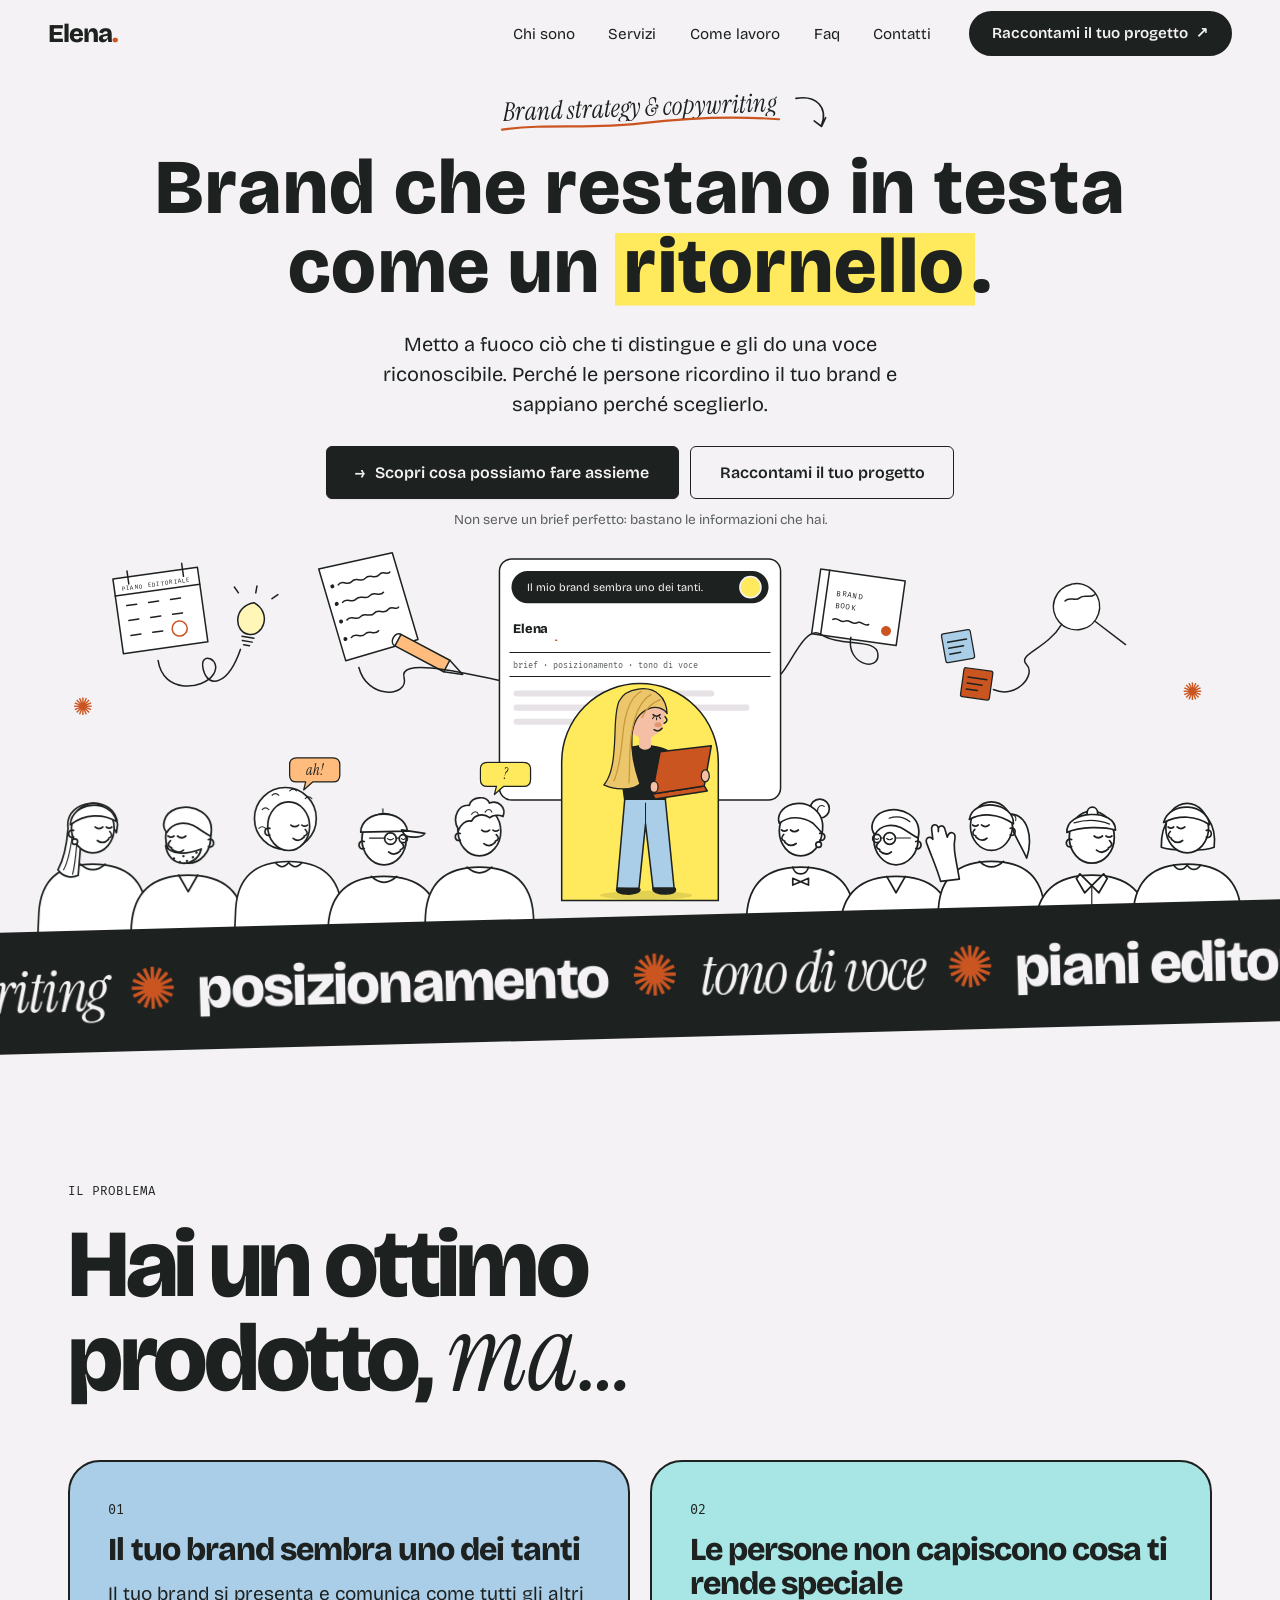
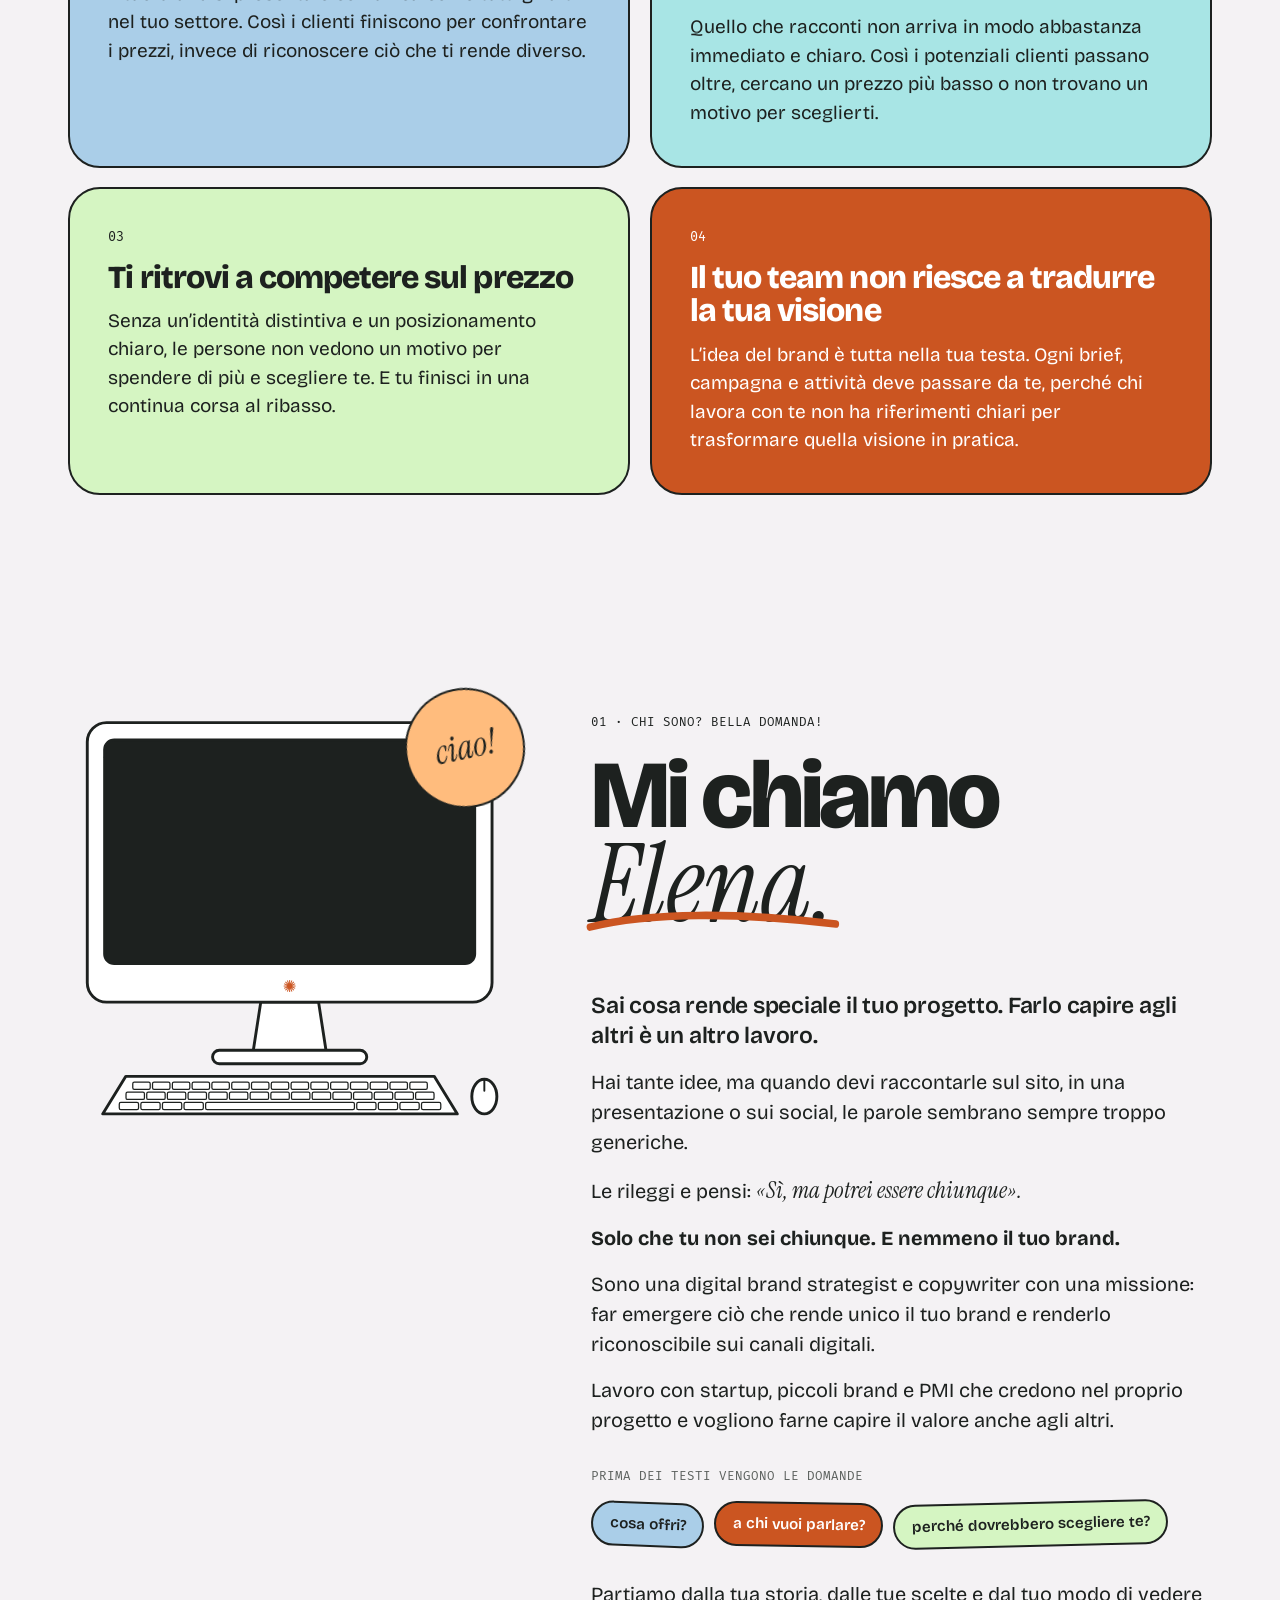
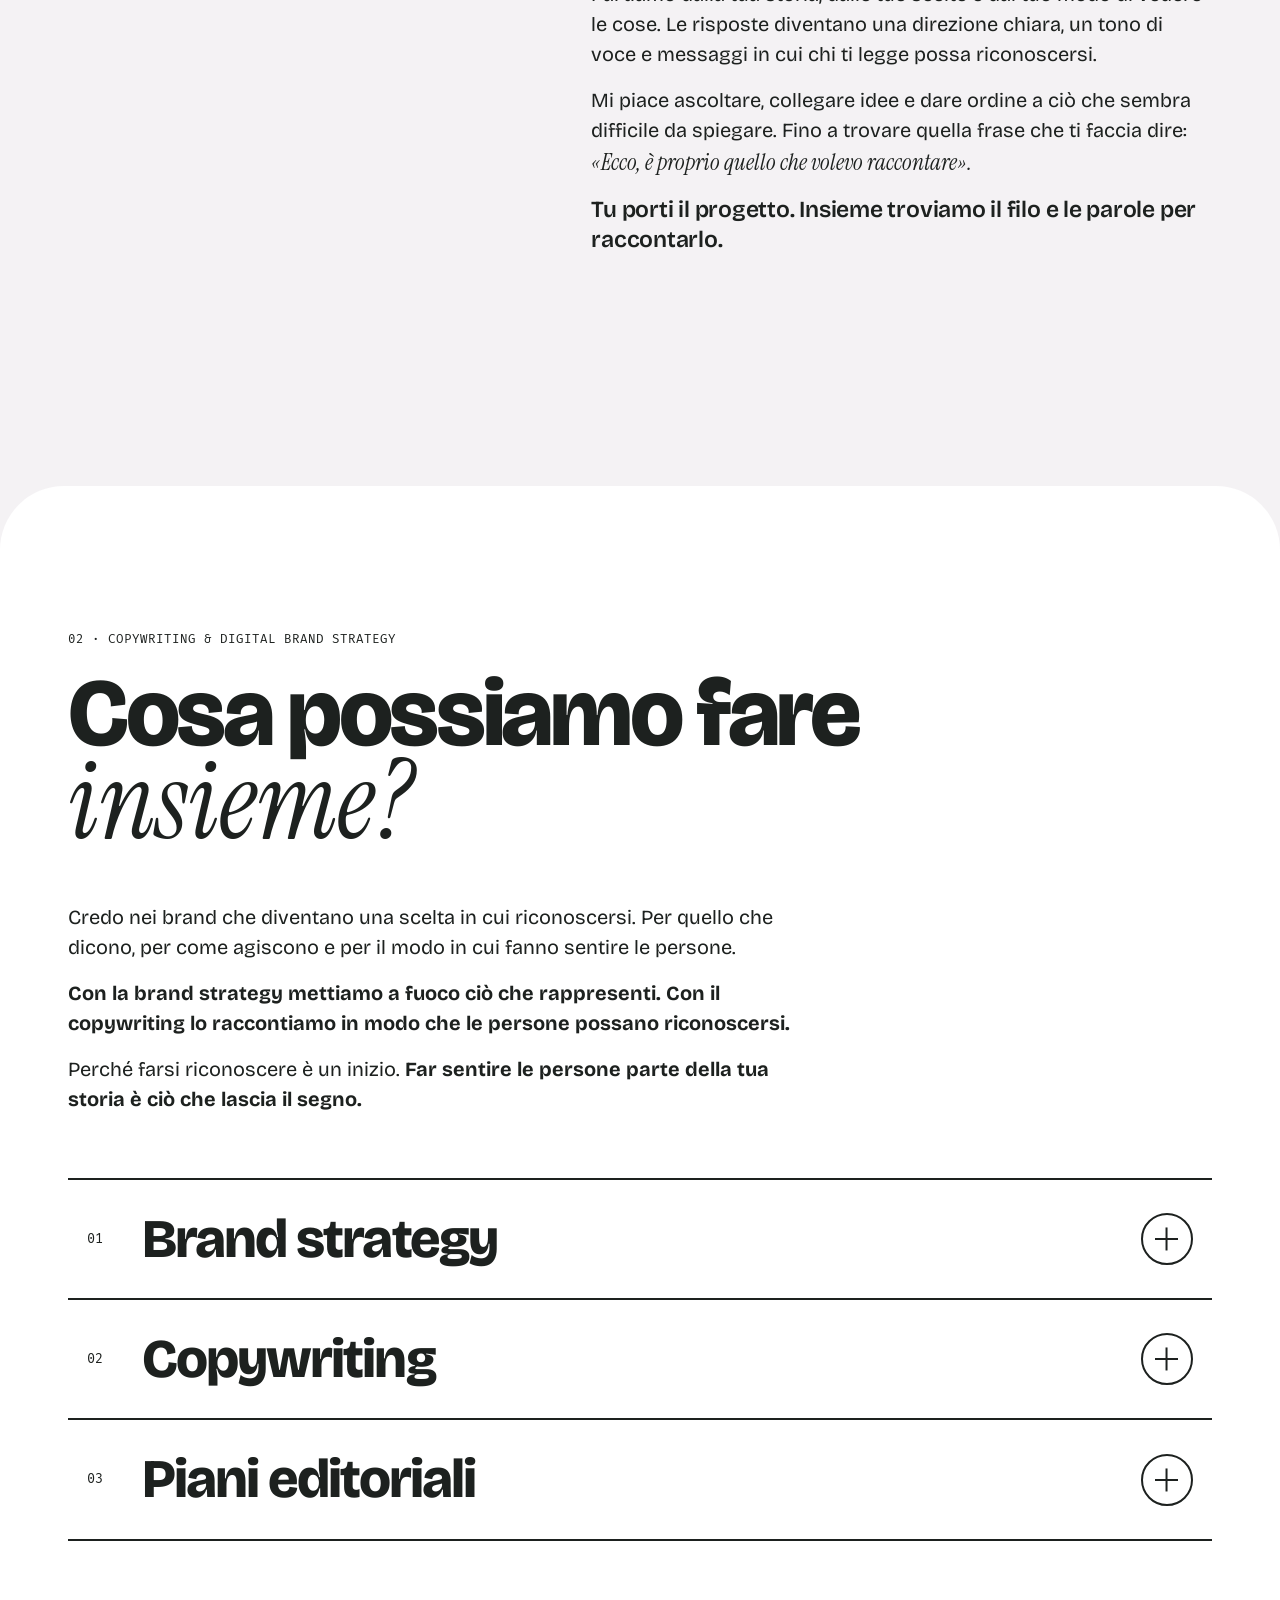
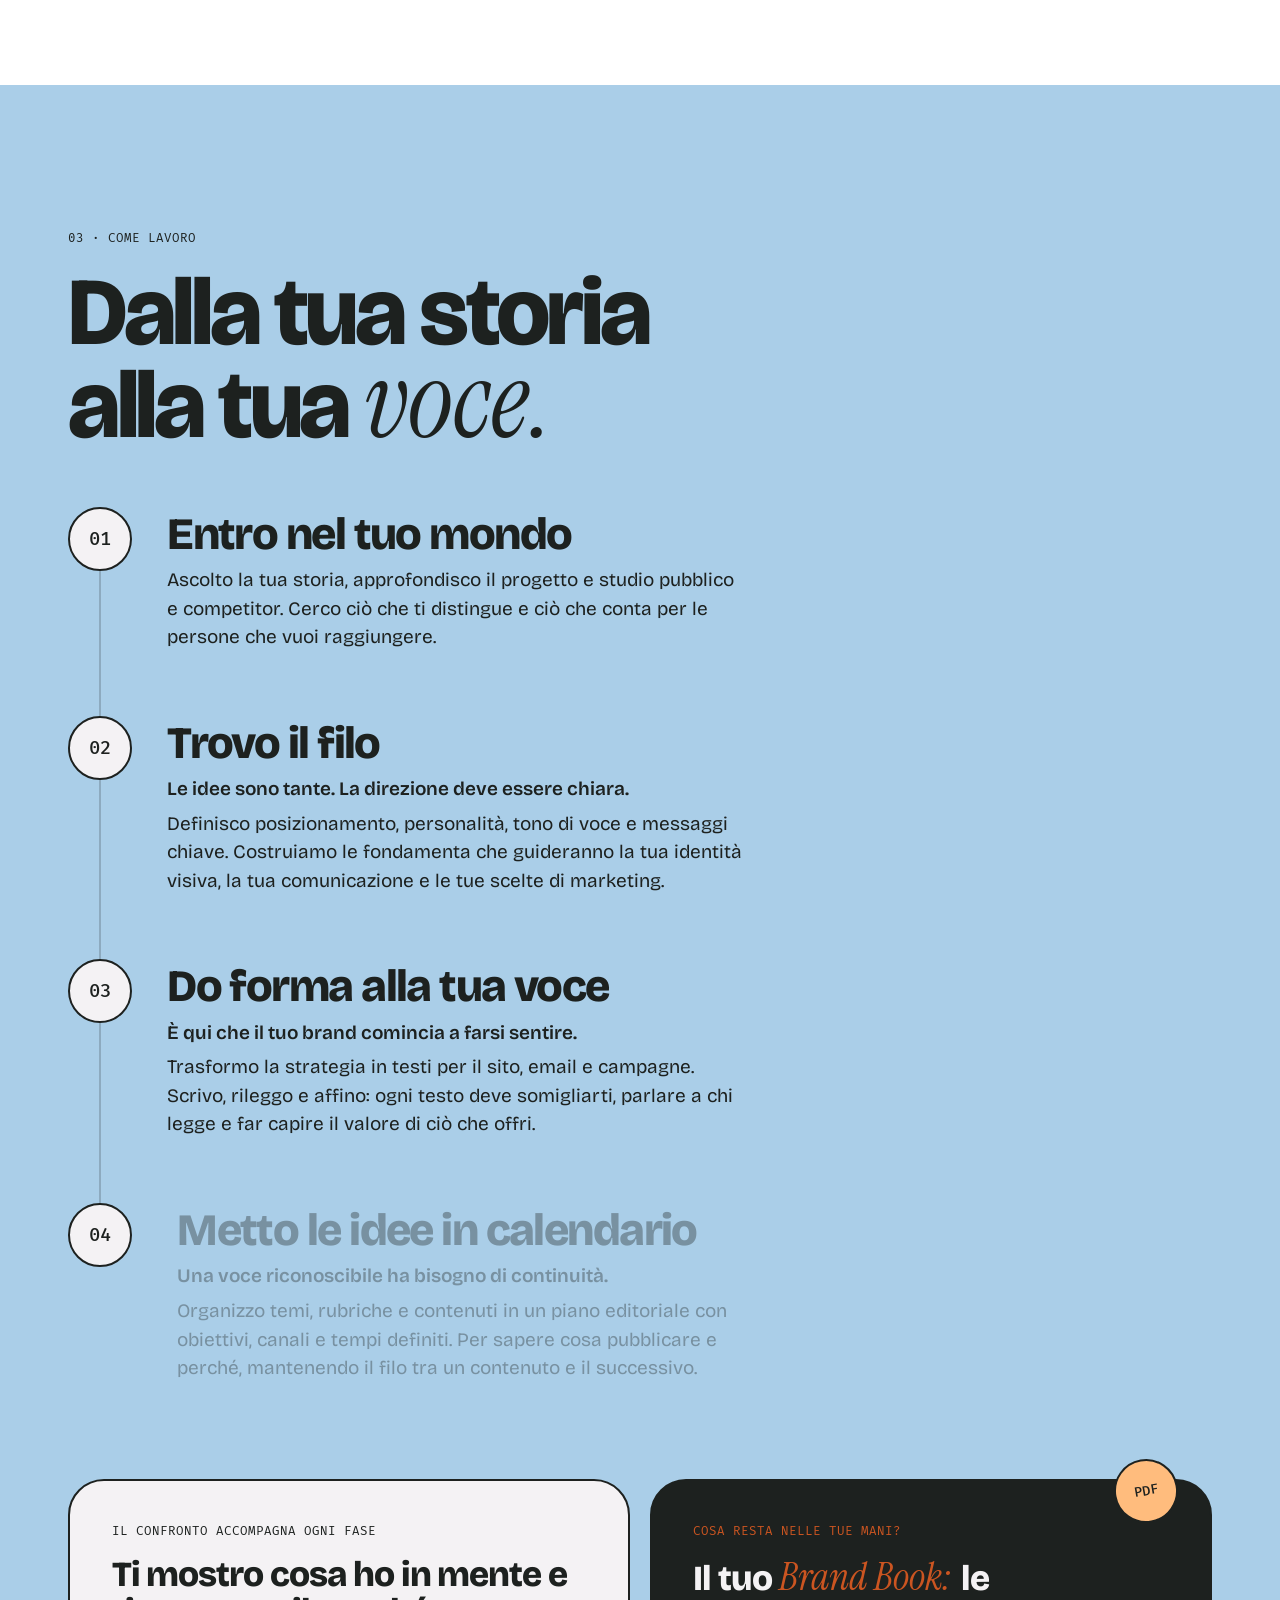
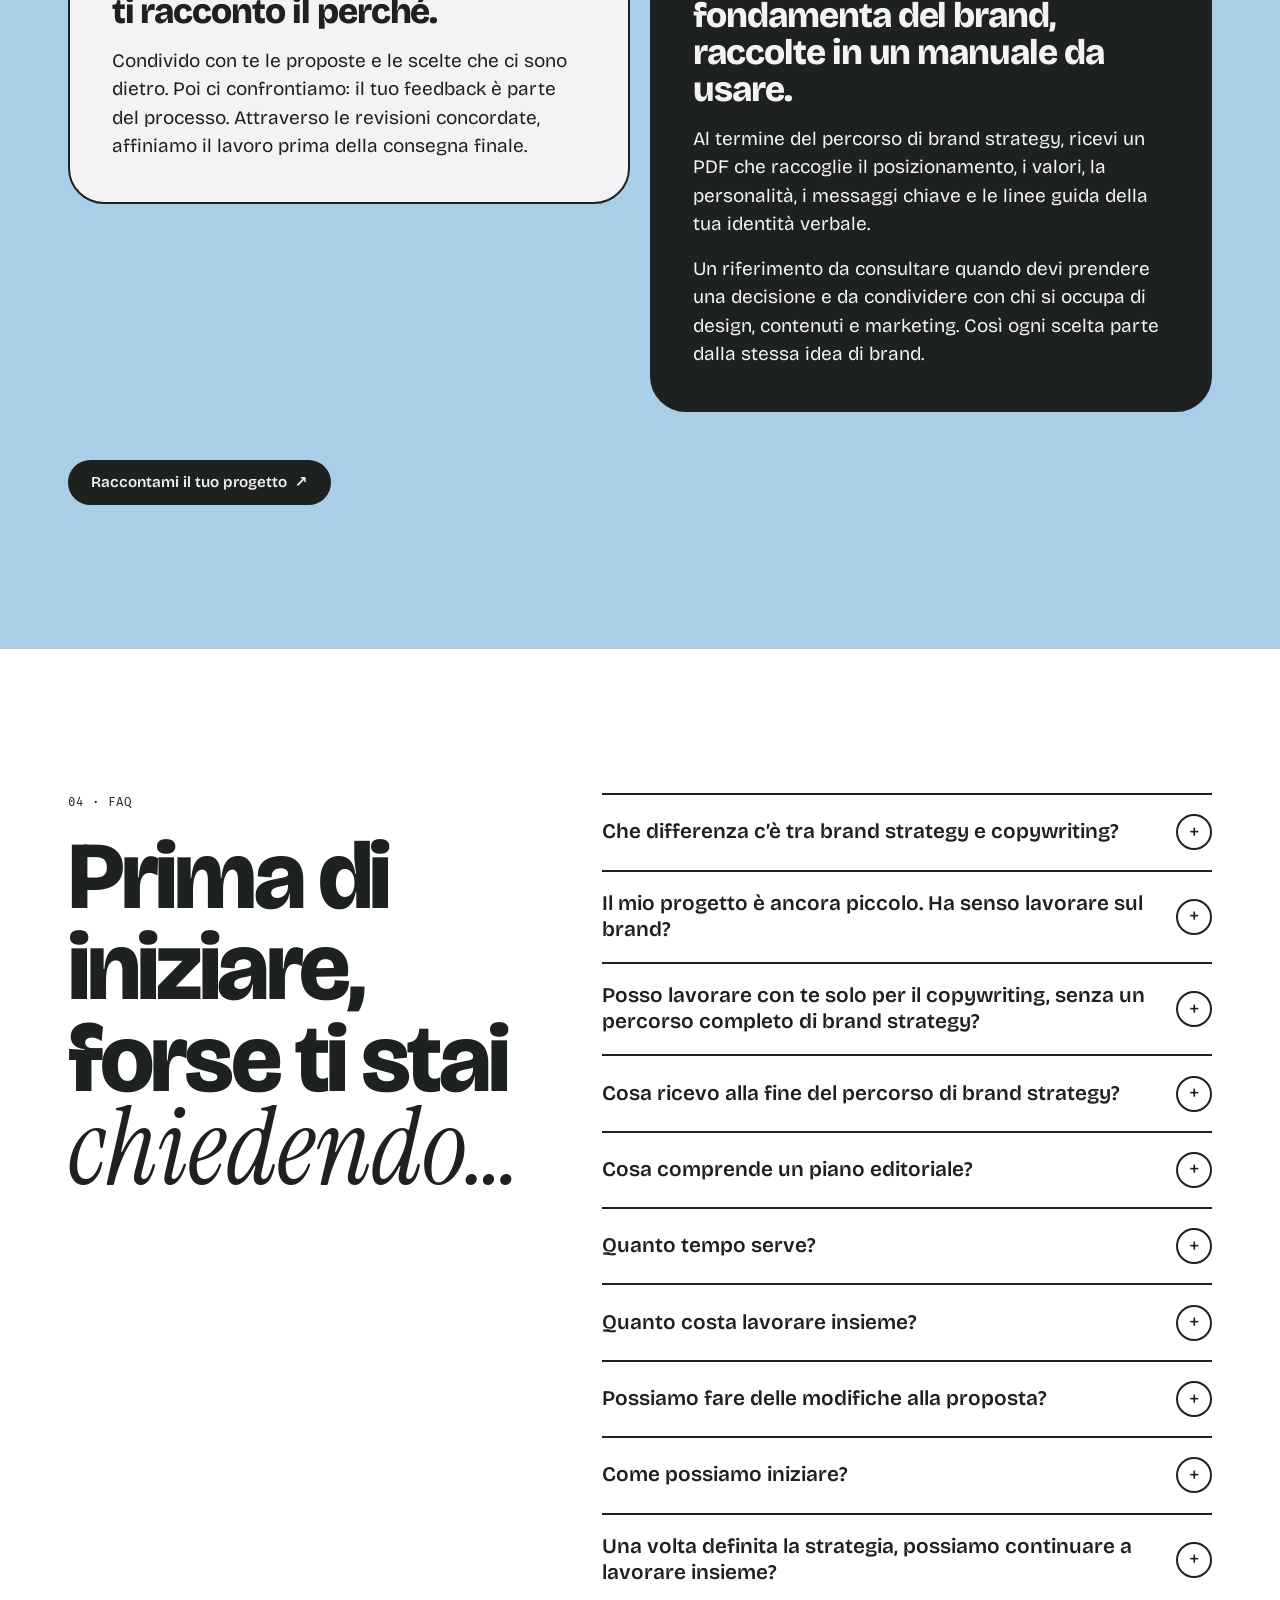
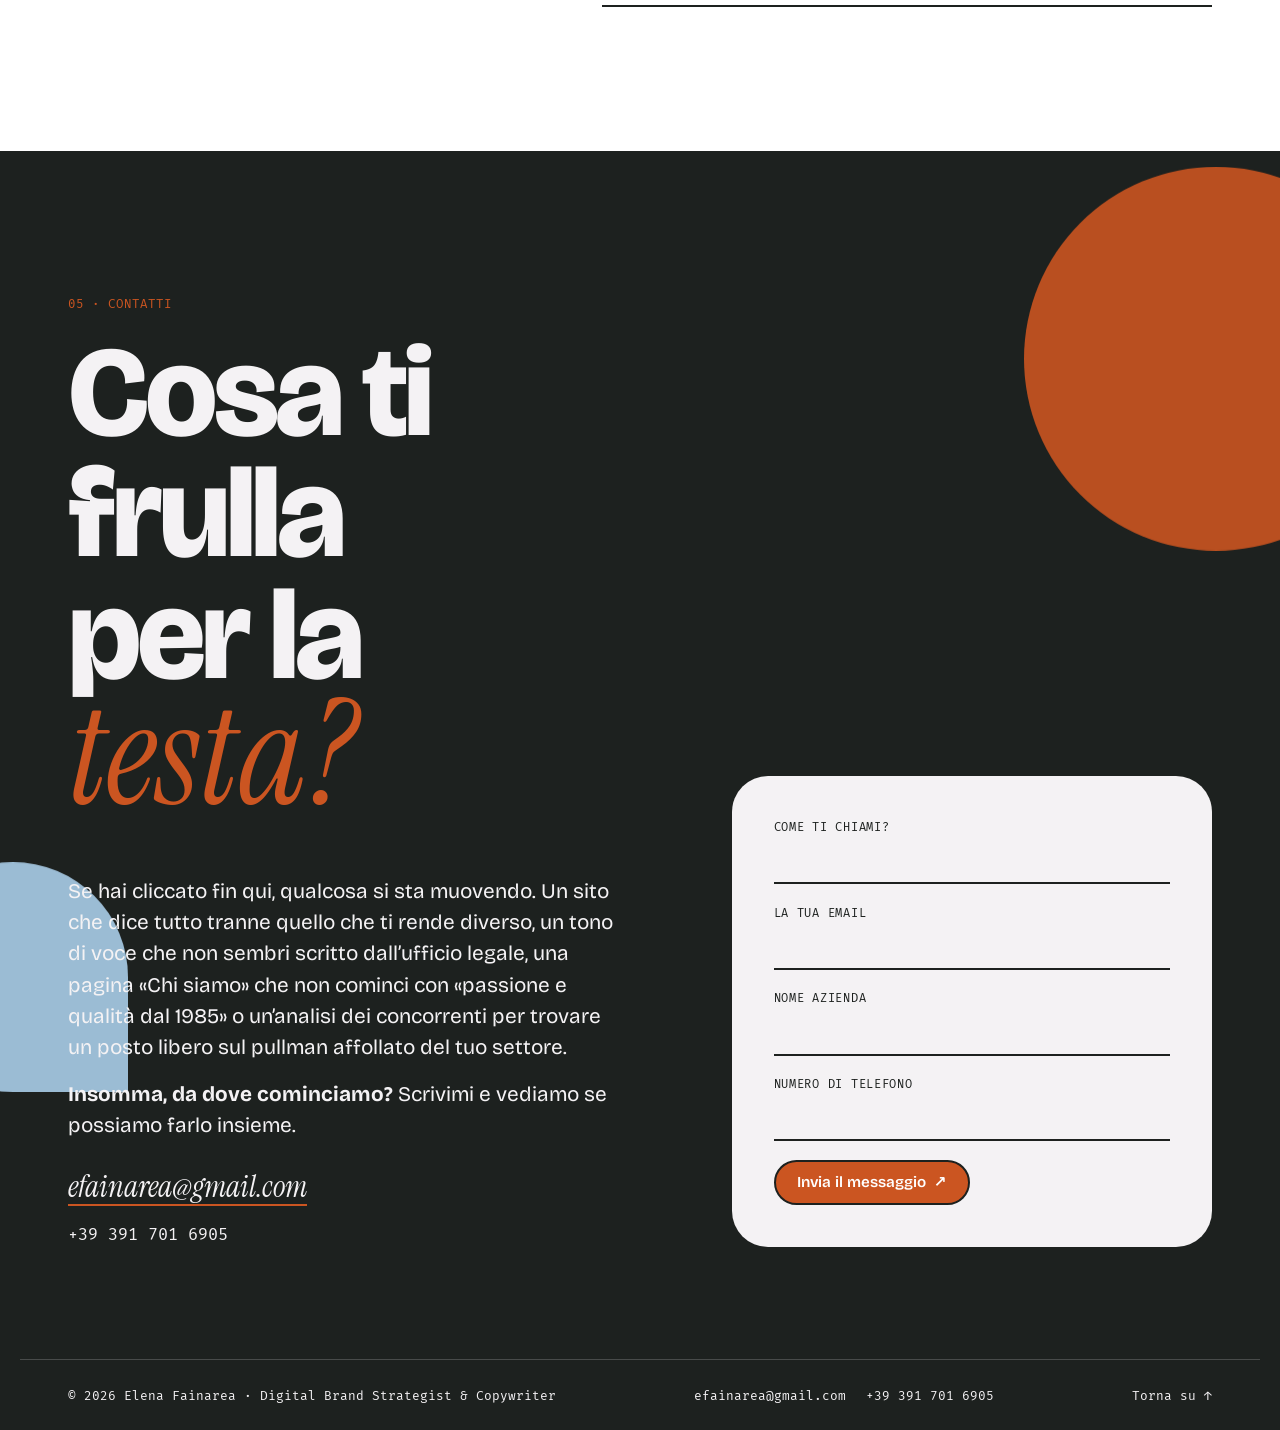
==== commit 0a822632: "SEO: robots, sitemap, canonical, Open Graph, icone e dati strutturati Co-Authored-By: Claude Opus 5." ====
--- a/index.html
+++ b/index.html
@@ -4,9 +4,74 @@
   <meta charset="utf-8">
   <meta name="viewport" content="width=device-width, initial-scale=1, viewport-fit=cover">
   <title>Elena Fainarea · Digital Brand Strategist &amp; Copywriter</title>
-  <meta name="description" content="Elena Fainarea, digital brand strategist e copywriter. Metto a fuoco ciò che ti distingue e gli do una voce riconoscibile, perché le persone ricordino il tuo brand e sappiano perché sceglierlo.">
+  <meta name="description" content="Elena Fainarea, digital brand strategist e copywriter. Posizionamento, tono di voce, testi e piani editoriali per startup, piccoli brand e PMI.">
   <meta name="theme-color" content="#F4F2F4">
-  <link rel="icon" href="data:image/svg+xml,%3Csvg xmlns=%22http://www.w3.org/2000/svg%22 viewBox=%220 0 100 100%22%3E%3Ccircle cx=%2250%22 cy=%2250%22 r=%2250%22 fill=%22%231D211F%22/%3E%3Ctext x=%2250%22 y=%2270%22 font-size=%2260%22 text-anchor=%22middle%22 fill=%22%23CB5521%22 font-family=%22Georgia%22 font-style=%22italic%22%3EE%3C/text%3E%3C/svg%3E">
+  <link rel="canonical" href="https://www.elenafainarea.it/">
+  <meta name="robots" content="index, follow, max-image-preview:large">
+  <meta name="author" content="Elena Fainarea">
+  <link rel="icon" href="/favicon.svg" type="image/svg+xml">
+  <link rel="icon" href="/favicon-48.png" sizes="48x48" type="image/png">
+  <link rel="apple-touch-icon" href="/apple-touch-icon.png">
+
+  <meta property="og:type" content="website">
+  <meta property="og:locale" content="it_IT">
+  <meta property="og:site_name" content="Elena Fainarea">
+  <meta property="og:url" content="https://www.elenafainarea.it/">
+  <meta property="og:title" content="Elena Fainarea · Digital Brand Strategist &amp; Copywriter">
+  <meta property="og:description" content="Brand che restano in testa come un ritornello. Posizionamento, tono di voce e testi per startup, piccoli brand e PMI.">
+  <meta property="og:image" content="https://www.elenafainarea.it/og-image.jpg">
+  <meta property="og:image:width" content="1200">
+  <meta property="og:image:height" content="630">
+  <meta property="og:image:alt" content="Elena Fainarea, brand strategy e copywriting">
+  <meta name="twitter:card" content="summary_large_image">
+
+  <script type="application/ld+json">
+  {
+    "@context": "https://schema.org",
+    "@graph": [
+      {
+        "@type": "Person",
+        "@id": "https://www.elenafainarea.it/#elena",
+        "name": "Elena Fainarea",
+        "jobTitle": "Digital Brand Strategist e Copywriter",
+        "email": "mailto:efainarea@gmail.com",
+        "telephone": "+39 391 701 6905",
+        "image": "https://www.elenafainarea.it/elena.jpg",
+        "url": "https://www.elenafainarea.it/",
+        "knowsAbout": ["Brand strategy", "Copywriting", "Posizionamento", "Tono di voce", "Piani editoriali"]
+      },
+      {
+        "@type": "ProfessionalService",
+        "@id": "https://www.elenafainarea.it/#servizi",
+        "name": "Elena Fainarea · Brand strategy & copywriting",
+        "url": "https://www.elenafainarea.it/",
+        "image": "https://www.elenafainarea.it/og-image.jpg",
+        "email": "efainarea@gmail.com",
+        "telephone": "+39 391 701 6905",
+        "founder": { "@id": "https://www.elenafainarea.it/#elena" },
+        "areaServed": { "@type": "Country", "name": "Italia" },
+        "inLanguage": "it",
+        "hasOfferCatalog": {
+          "@type": "OfferCatalog",
+          "name": "Servizi",
+          "itemListElement": [
+            { "@type": "Offer", "itemOffered": { "@type": "Service", "name": "Brand strategy" } },
+            { "@type": "Offer", "itemOffered": { "@type": "Service", "name": "Copywriting" } },
+            { "@type": "Offer", "itemOffered": { "@type": "Service", "name": "Piani editoriali" } }
+          ]
+        }
+      },
+      {
+        "@type": "WebSite",
+        "@id": "https://www.elenafainarea.it/#sito",
+        "url": "https://www.elenafainarea.it/",
+        "name": "Elena Fainarea",
+        "inLanguage": "it",
+        "publisher": { "@id": "https://www.elenafainarea.it/#elena" }
+      }
+    ]
+  }
+  </script>
   <link rel="preconnect" href="https://fonts.googleapis.com">
   <link rel="preconnect" href="https://fonts.gstatic.com" crossorigin>
   <link rel="stylesheet" href="https://fonts.googleapis.com/css2?family=Bricolage+Grotesque:opsz,wght@12..96,400;12..96,600;12..96,800&family=Fira+Mono:wght@400;500&family=Instrument+Serif:ital@1&display=swap">
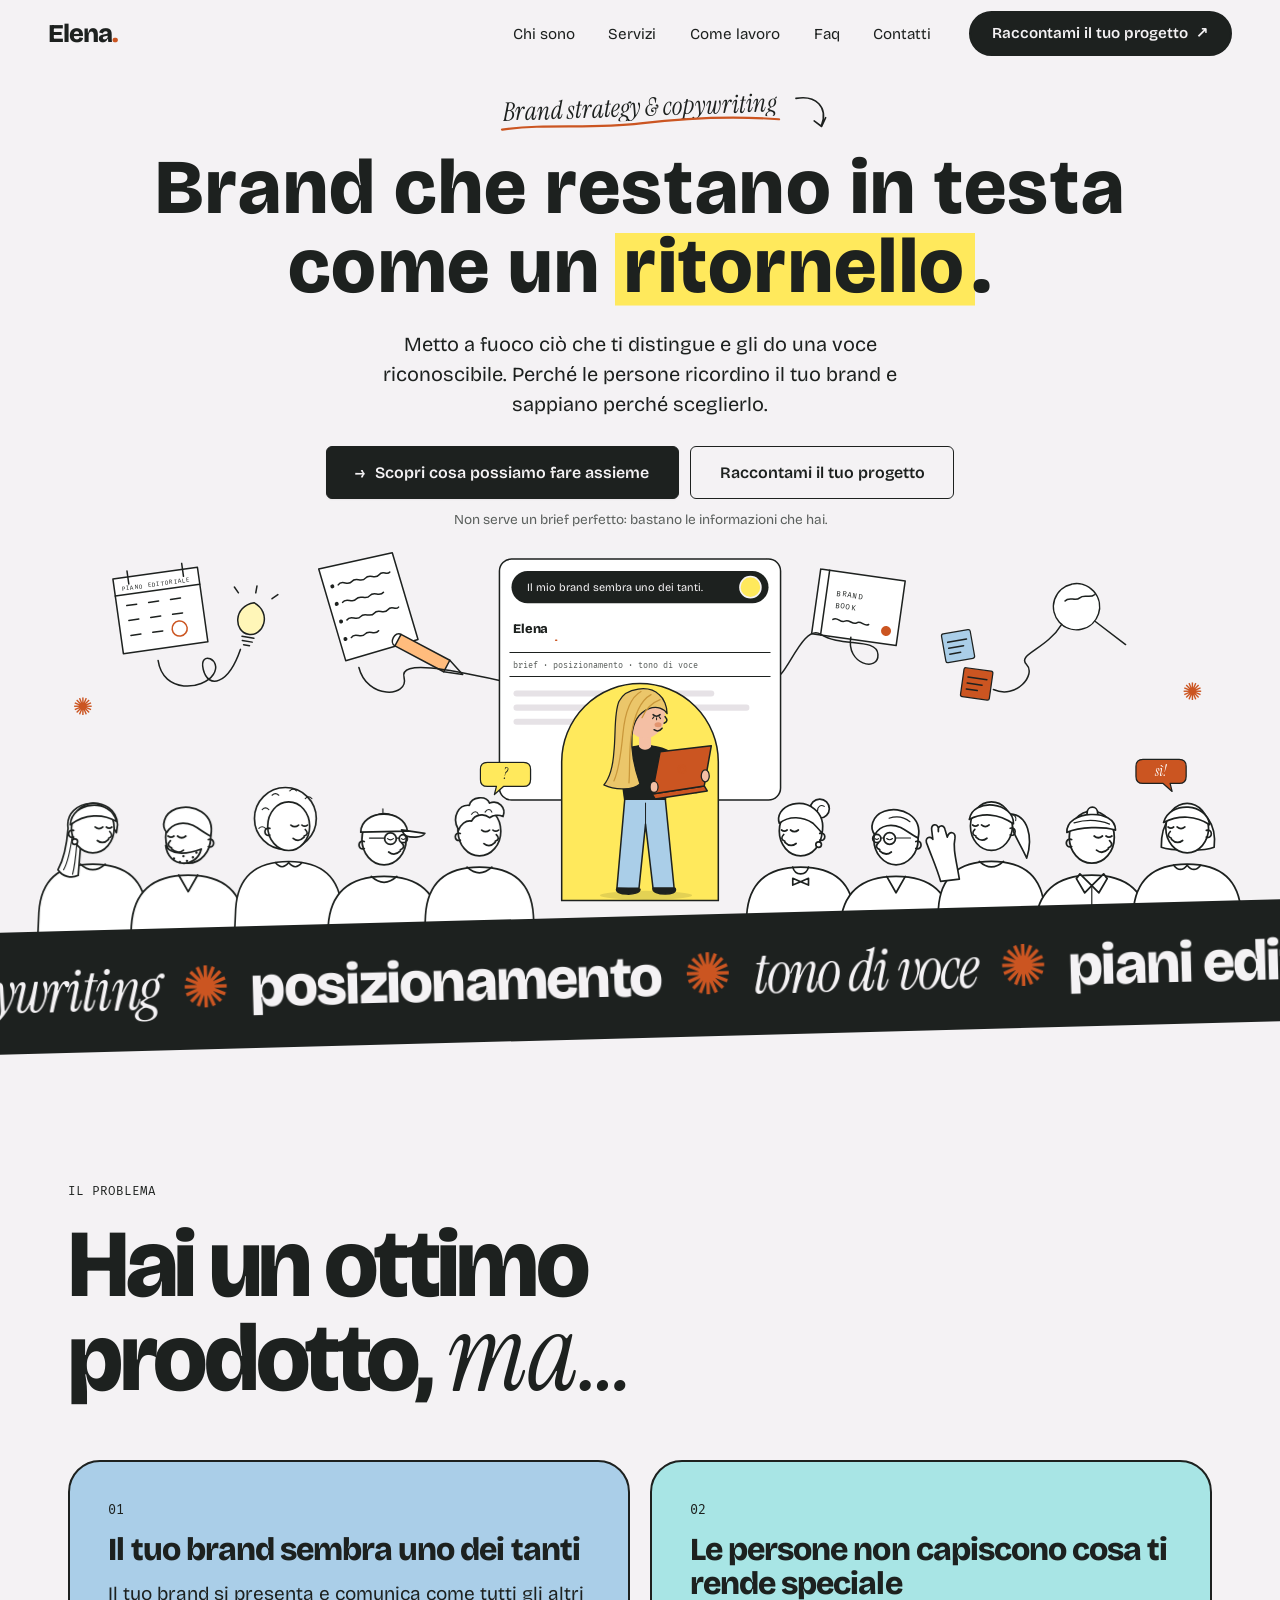
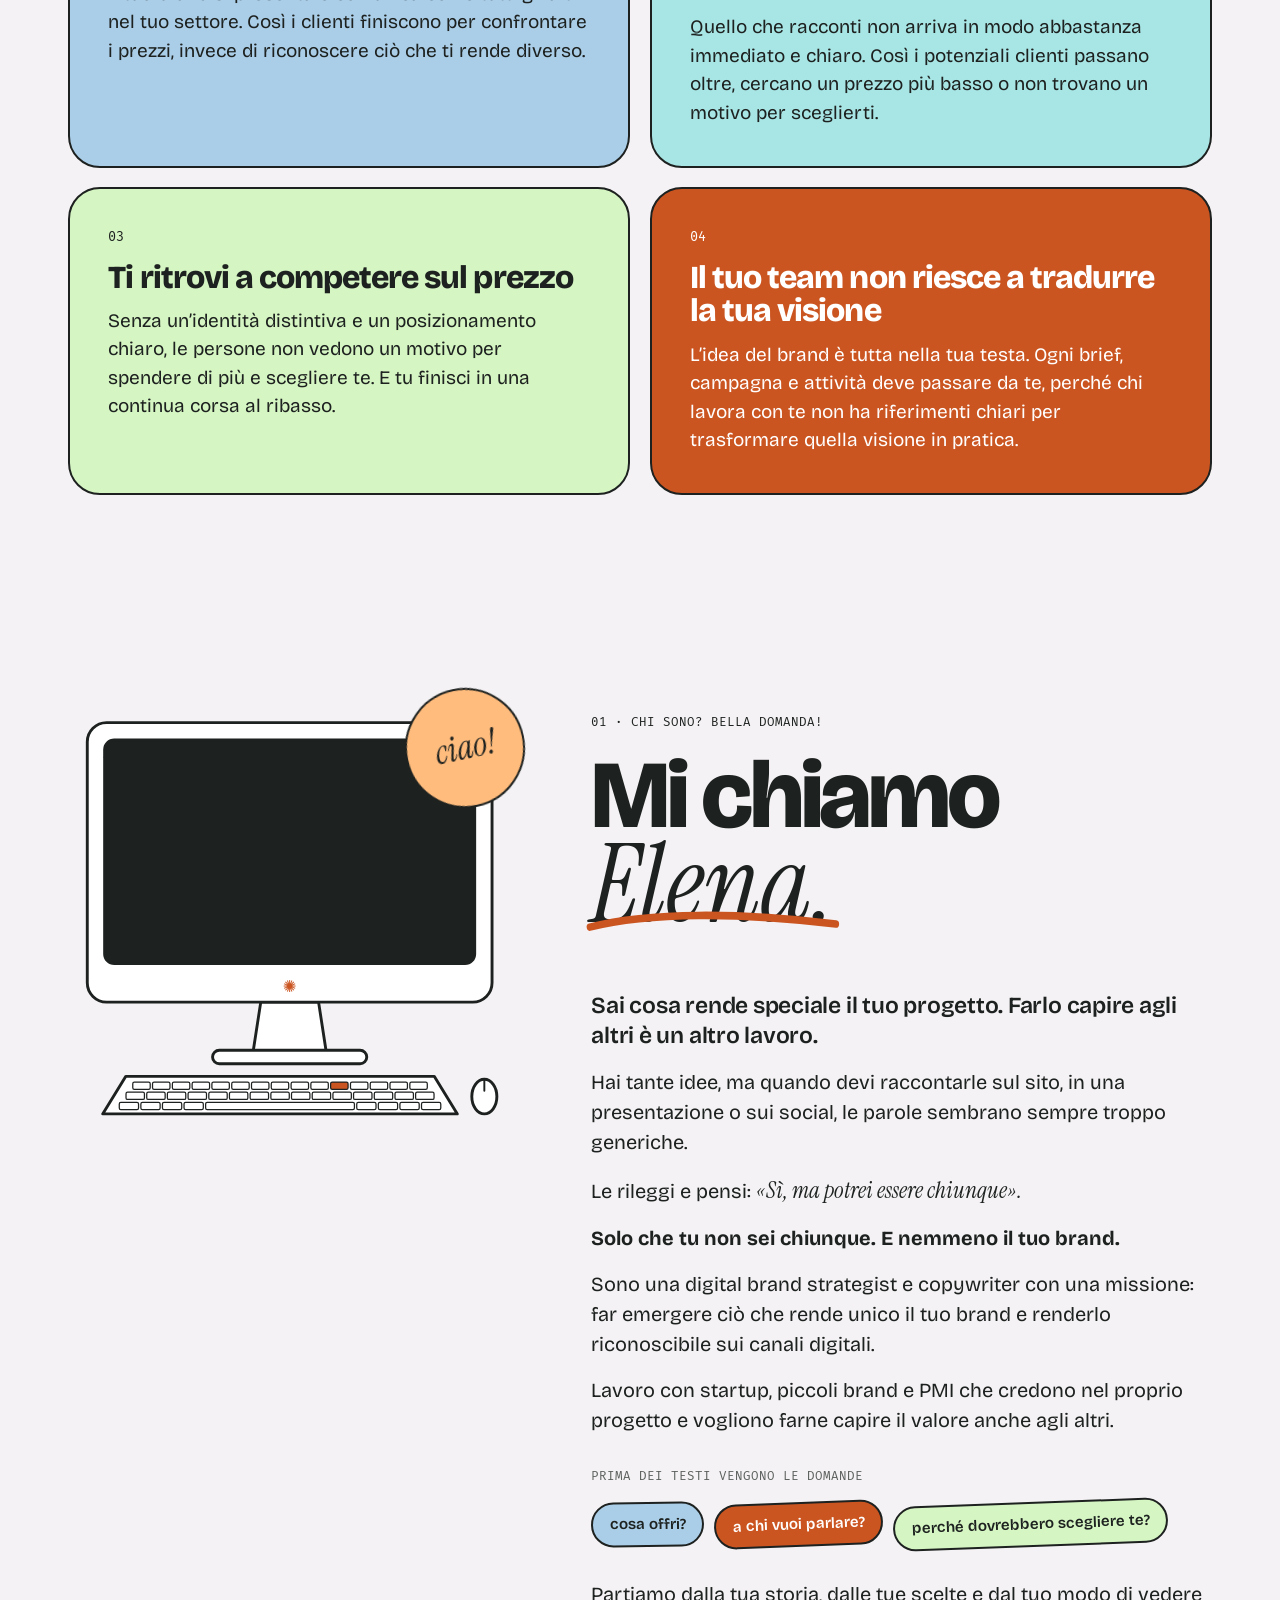
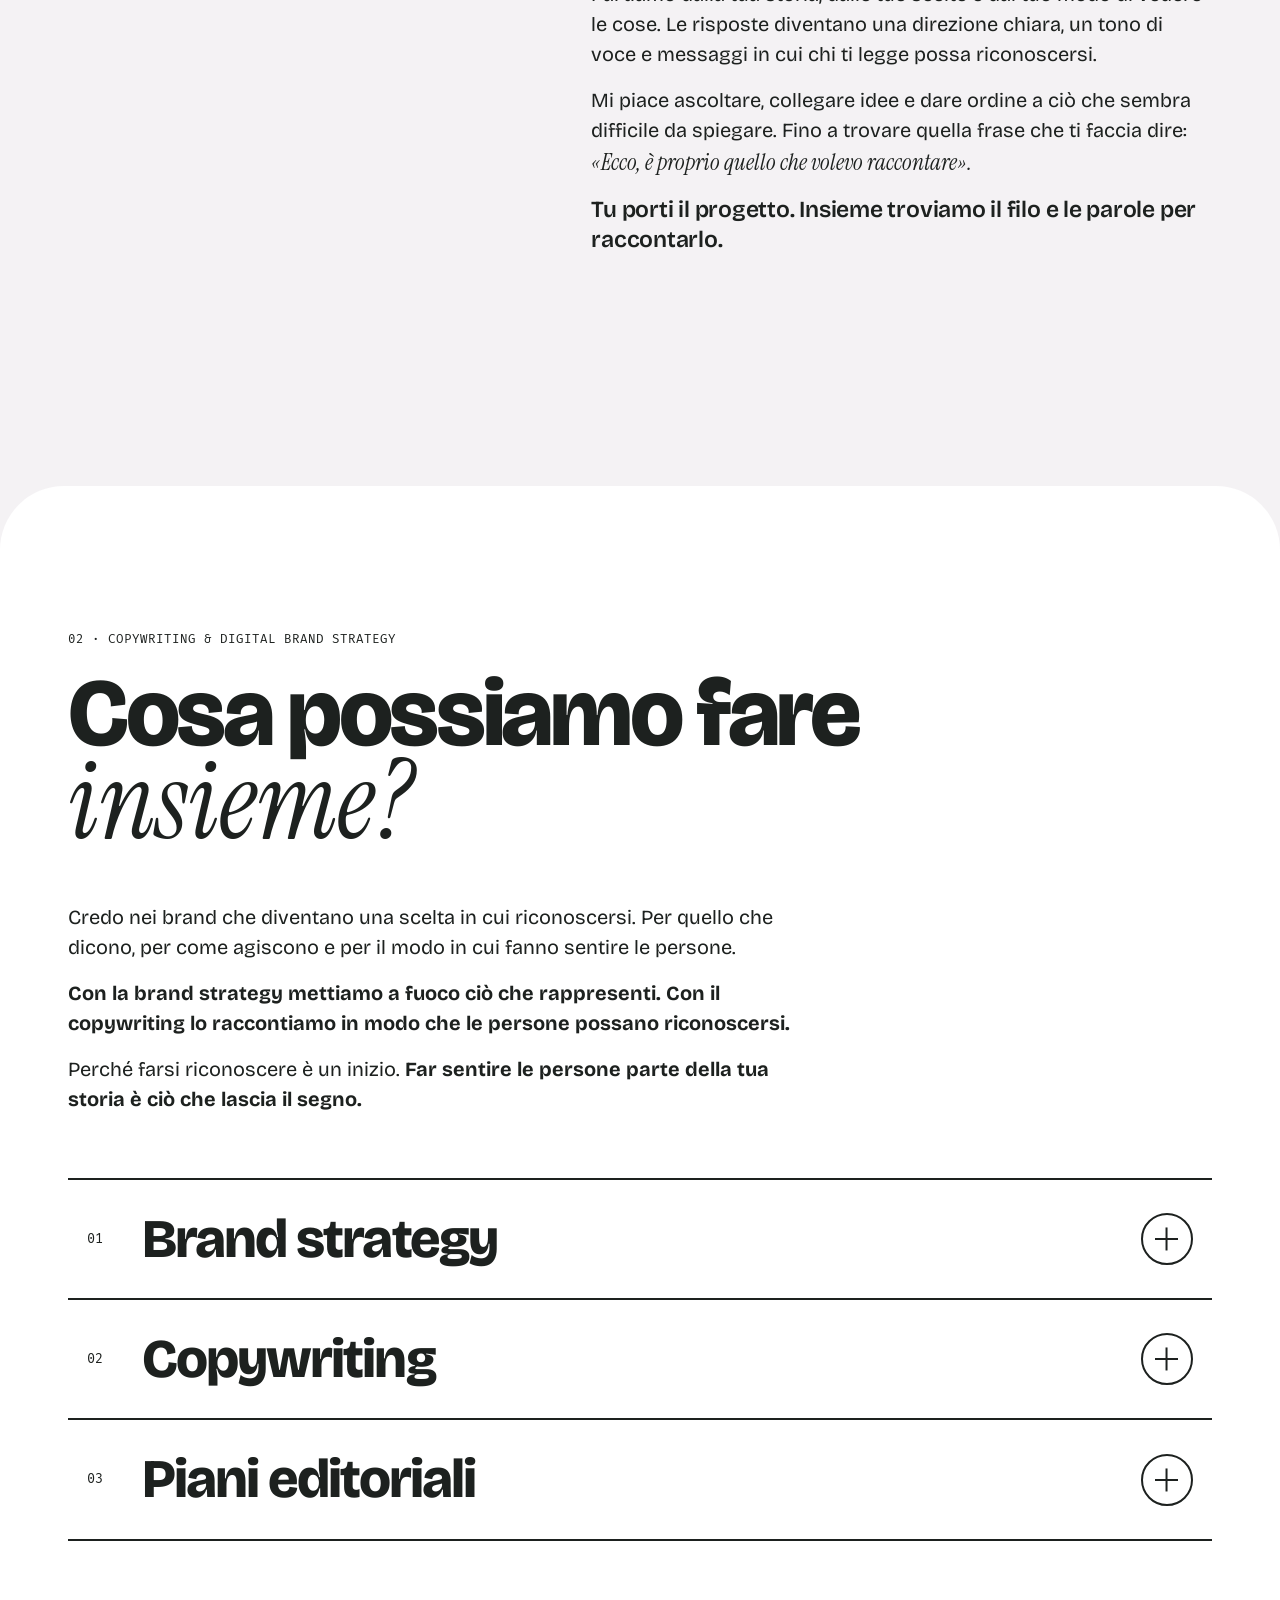
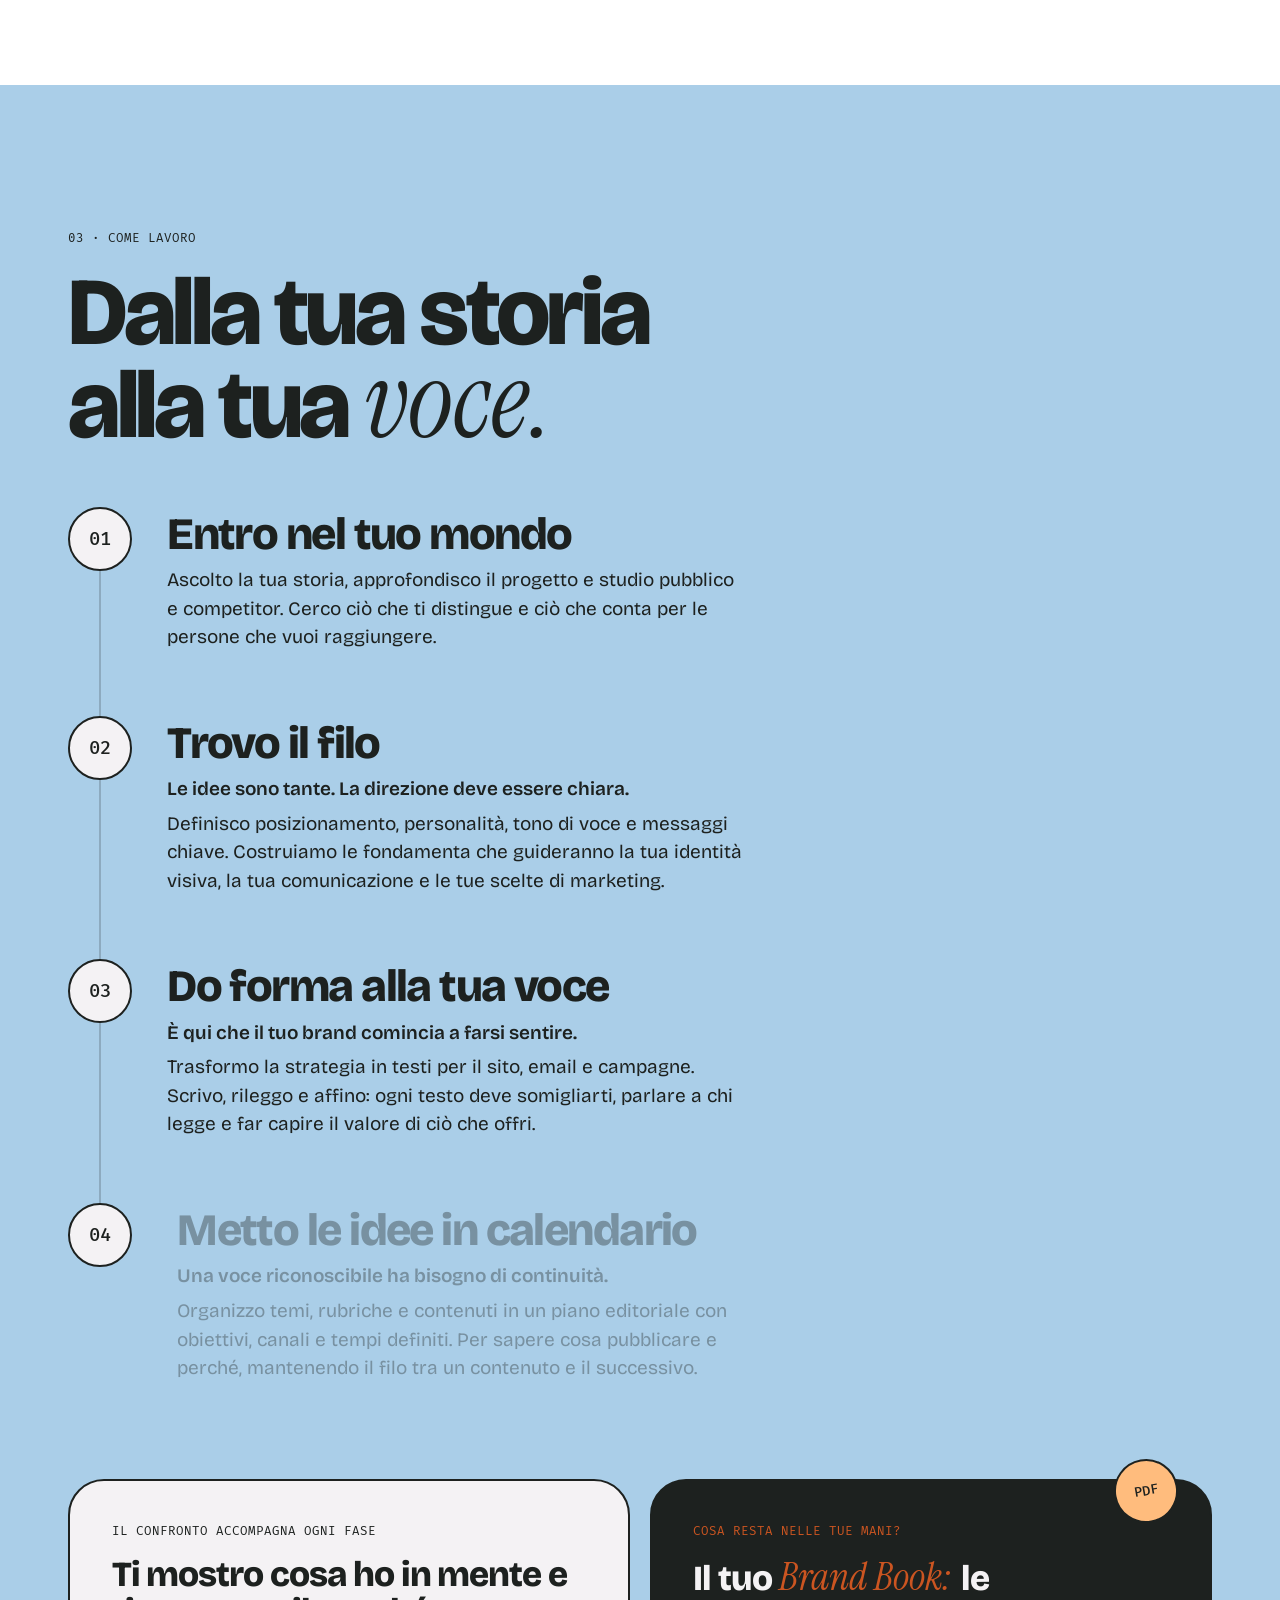
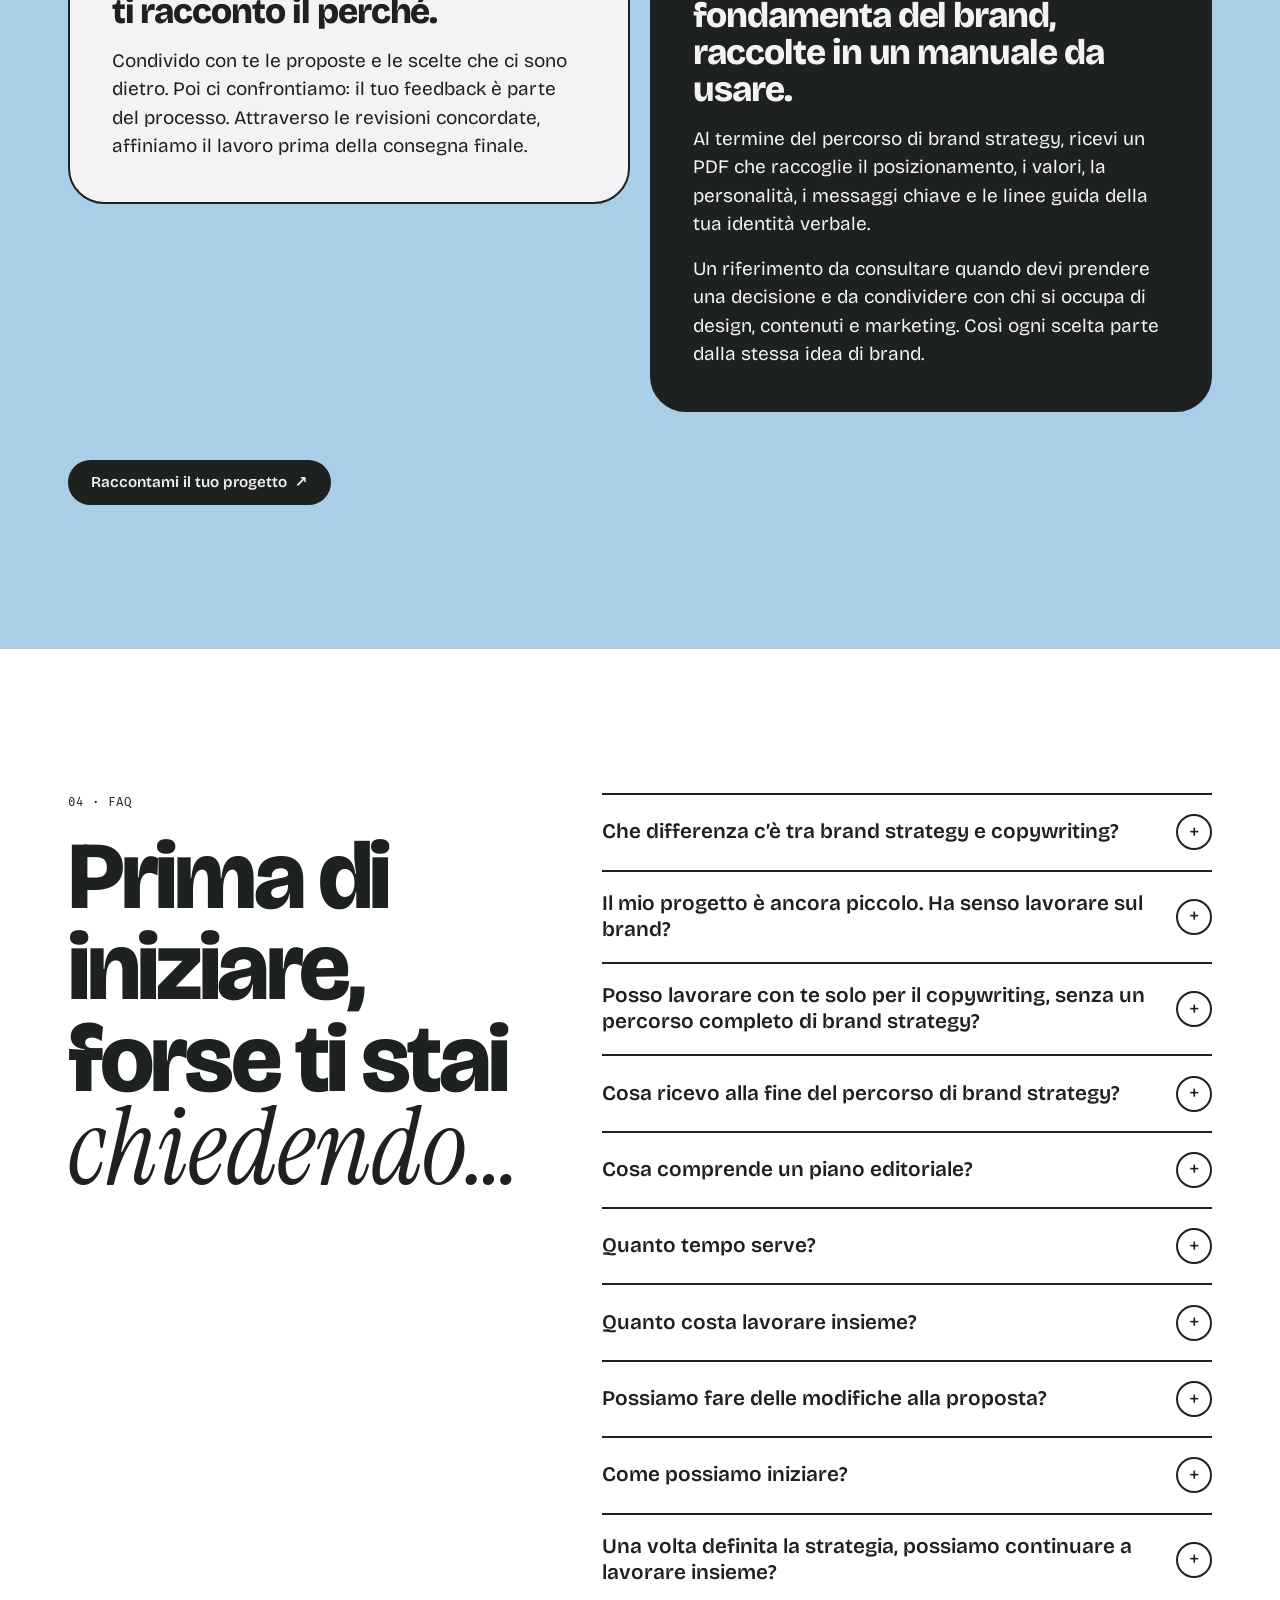
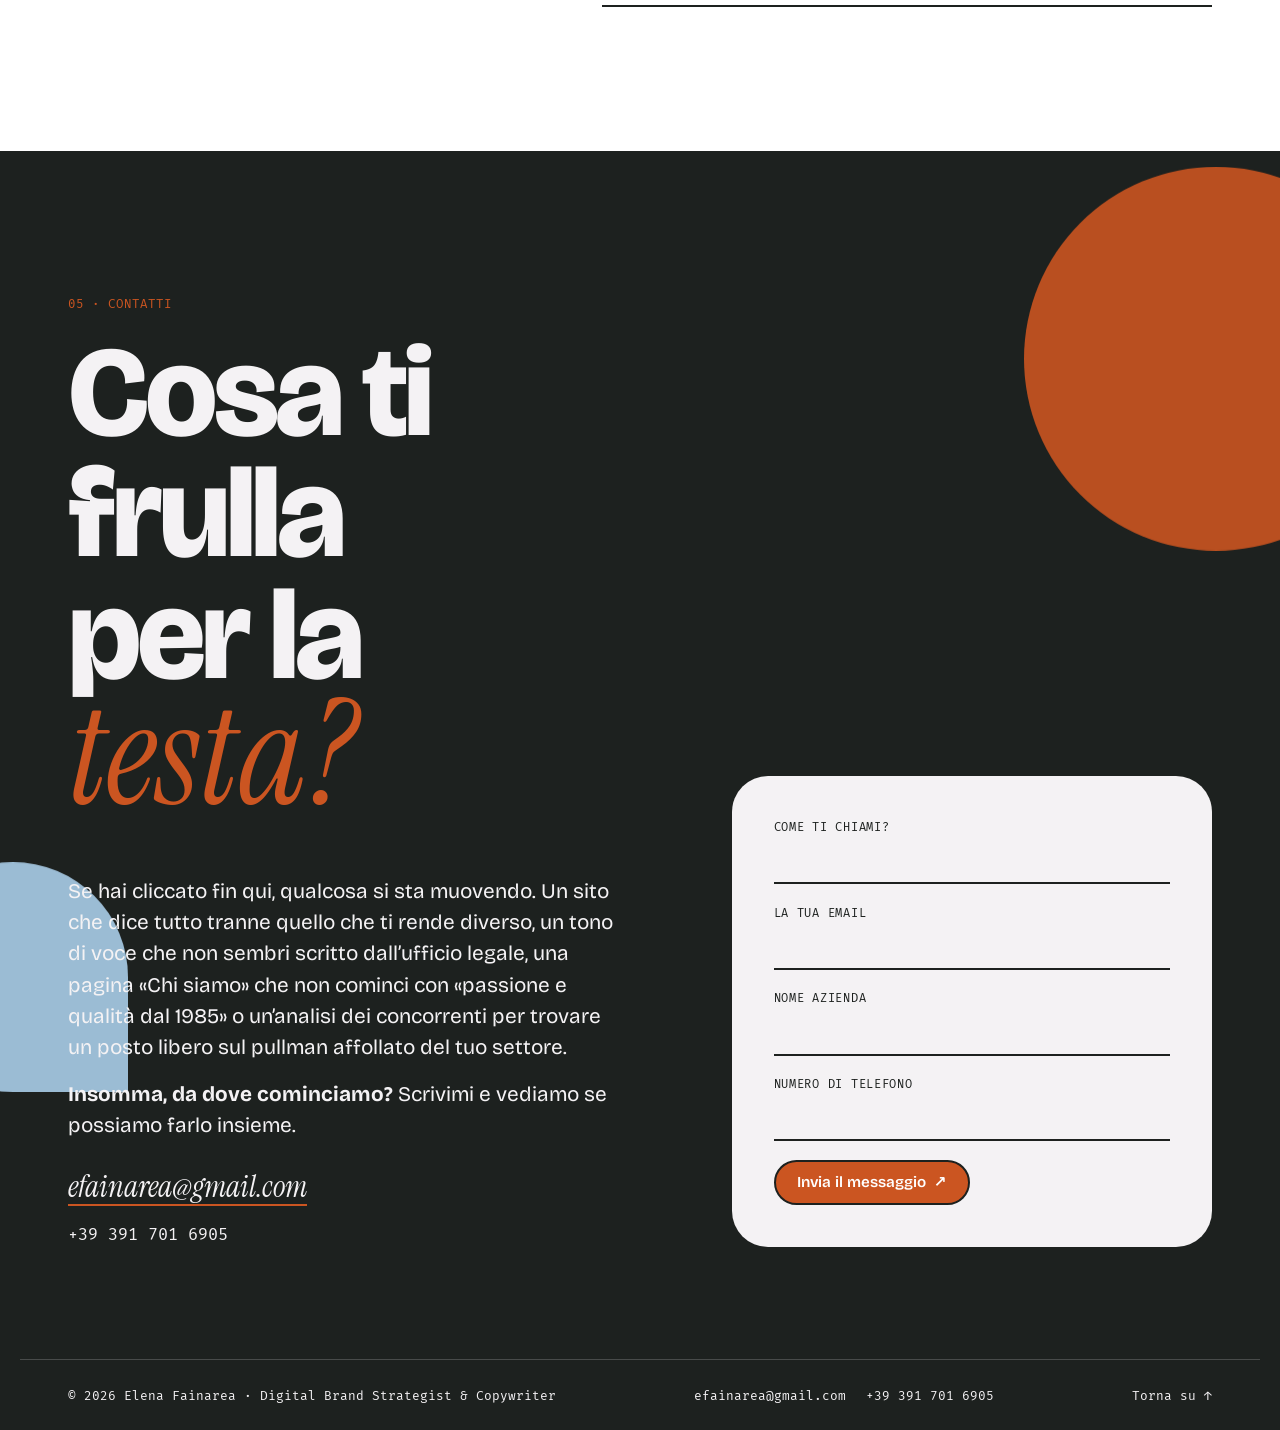
==== commit 2a210939: "Pulsante WhatsApp fisso in basso a destra, solo su mobile Co-Authored-By: Claude Opus 5.5 <noreply@a" ====
--- a/index.html
+++ b/index.html
@@ -610,5 +610,10 @@
   </section>
 
 </main>
+
+<!-- WhatsApp: solo su mobile -->
+<a class="wa" href="https://wa.me/393917016905?text=Ciao%20Elena%2C%20sono%20interessato%20ai%20tuoi%20servizi.%20Possiamo%20sentirci%3F" target="_blank" rel="noopener" aria-label="Scrivi a Elena su WhatsApp">
+  <svg viewBox="0 0 24 24" aria-hidden="true"><path d="M17.472 14.382c-.297-.149-1.758-.867-2.03-.967-.273-.099-.471-.148-.67.15-.197.297-.767.966-.94 1.164-.173.199-.347.223-.644.075-.297-.15-1.255-.463-2.39-1.475-.883-.788-1.48-1.761-1.653-2.059-.173-.297-.018-.458.13-.606.134-.133.298-.347.446-.52.149-.174.198-.298.298-.497.099-.198.05-.371-.025-.52-.075-.149-.669-1.612-.916-2.207-.242-.579-.487-.5-.669-.51-.173-.008-.371-.01-.57-.01-.198 0-.52.074-.792.372-.272.297-1.04 1.016-1.04 2.479 0 1.462 1.065 2.875 1.213 3.074.149.198 2.096 3.2 5.077 4.487.709.306 1.262.489 1.694.625.712.227 1.36.195 1.871.118.571-.085 1.758-.719 2.006-1.413.248-.694.248-1.289.173-1.413-.074-.124-.272-.198-.57-.347m-5.421 7.403h-.004a9.87 9.87 0 01-5.031-1.378l-.361-.214-3.741.982.998-3.648-.235-.374a9.86 9.86 0 01-1.51-5.26c.001-5.45 4.436-9.884 9.888-9.884 2.64 0 5.122 1.03 6.988 2.898a9.825 9.825 0 012.893 6.994c-.003 5.45-4.437 9.884-9.885 9.884m8.413-18.297A11.815 11.815 0 0012.05 0C5.495 0 .16 5.335.157 11.892c0 2.096.547 4.142 1.588 5.945L.057 24l6.305-1.654a11.882 11.882 0 005.683 1.448h.005c6.554 0 11.89-5.335 11.893-11.893a11.821 11.821 0 00-3.48-8.413Z"/></svg>
+</a>
 </body>
 </html>
--- a/style.css
+++ b/style.css
@@ -540,3 +540,20 @@
 .hp{position:absolute;left:-9999px;width:1px;height:1px;overflow:hidden}
 .form__err{font-weight:600;color:#B3261E}
 .form__btn[disabled]{opacity:.6;cursor:wait}
+
+/* ============ WHATSAPP (solo mobile) ============ */
+.wa{display:none}
+@media (max-width:700px){
+  .wa{
+    display:grid;place-items:center;position:fixed;z-index:45;
+    right:calc(16px + env(safe-area-inset-right));bottom:calc(16px + env(safe-area-inset-bottom));
+    width:58px;height:58px;border-radius:50%;background:#25D366;border:2px solid var(--ink);
+    box-shadow:3px 3px 0 var(--ink);transition:transform .4s var(--elastic), box-shadow .3s;
+    animation:wa-in .8s var(--elastic) 1.2s both;
+  }
+  .wa svg{width:30px;height:30px;fill:#fff}
+  .wa:active{transform:translate(2px,2px);box-shadow:1px 1px 0 var(--ink)}
+  .nav--open ~ .wa,body:has(.nav--open) .wa{opacity:0;pointer-events:none}
+  .foot{padding-bottom:calc(5.5rem + env(safe-area-inset-bottom))}
+}
+@keyframes wa-in{from{transform:scale(0) rotate(-30deg)}to{transform:none}}
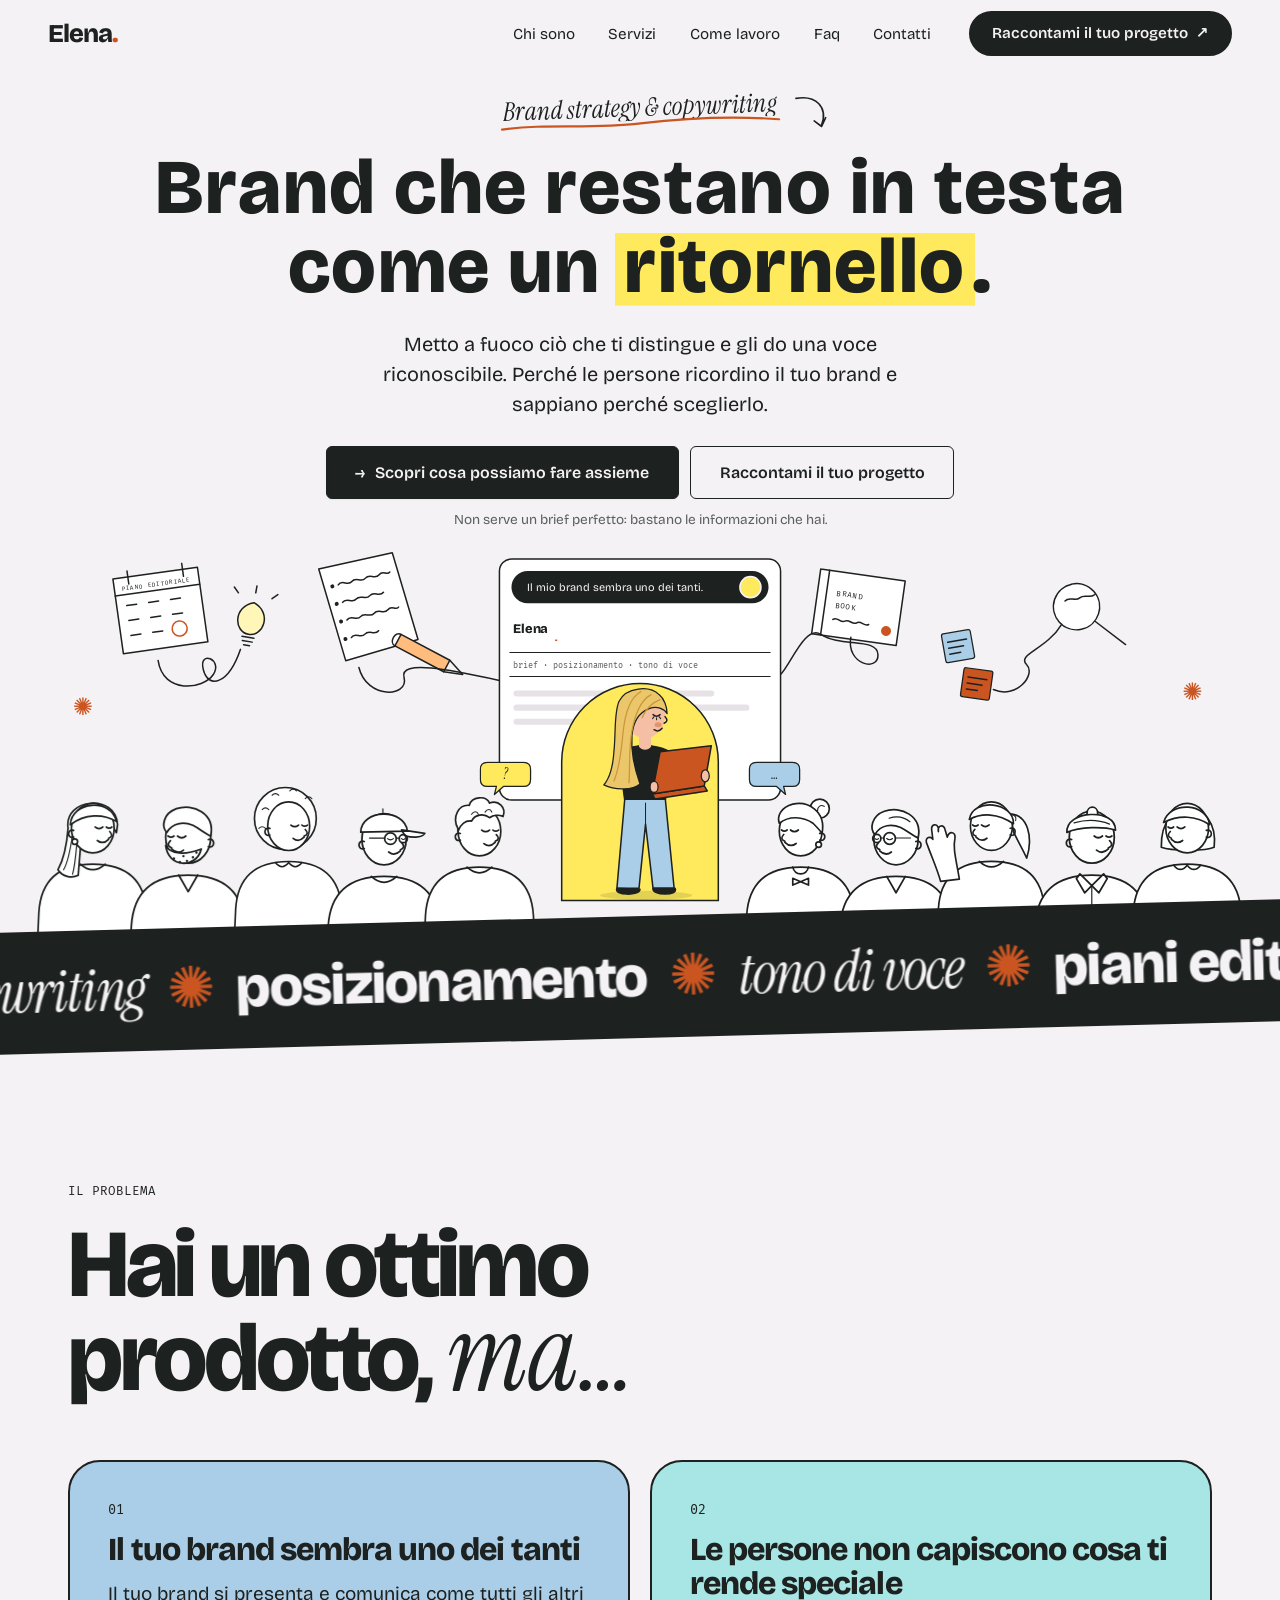
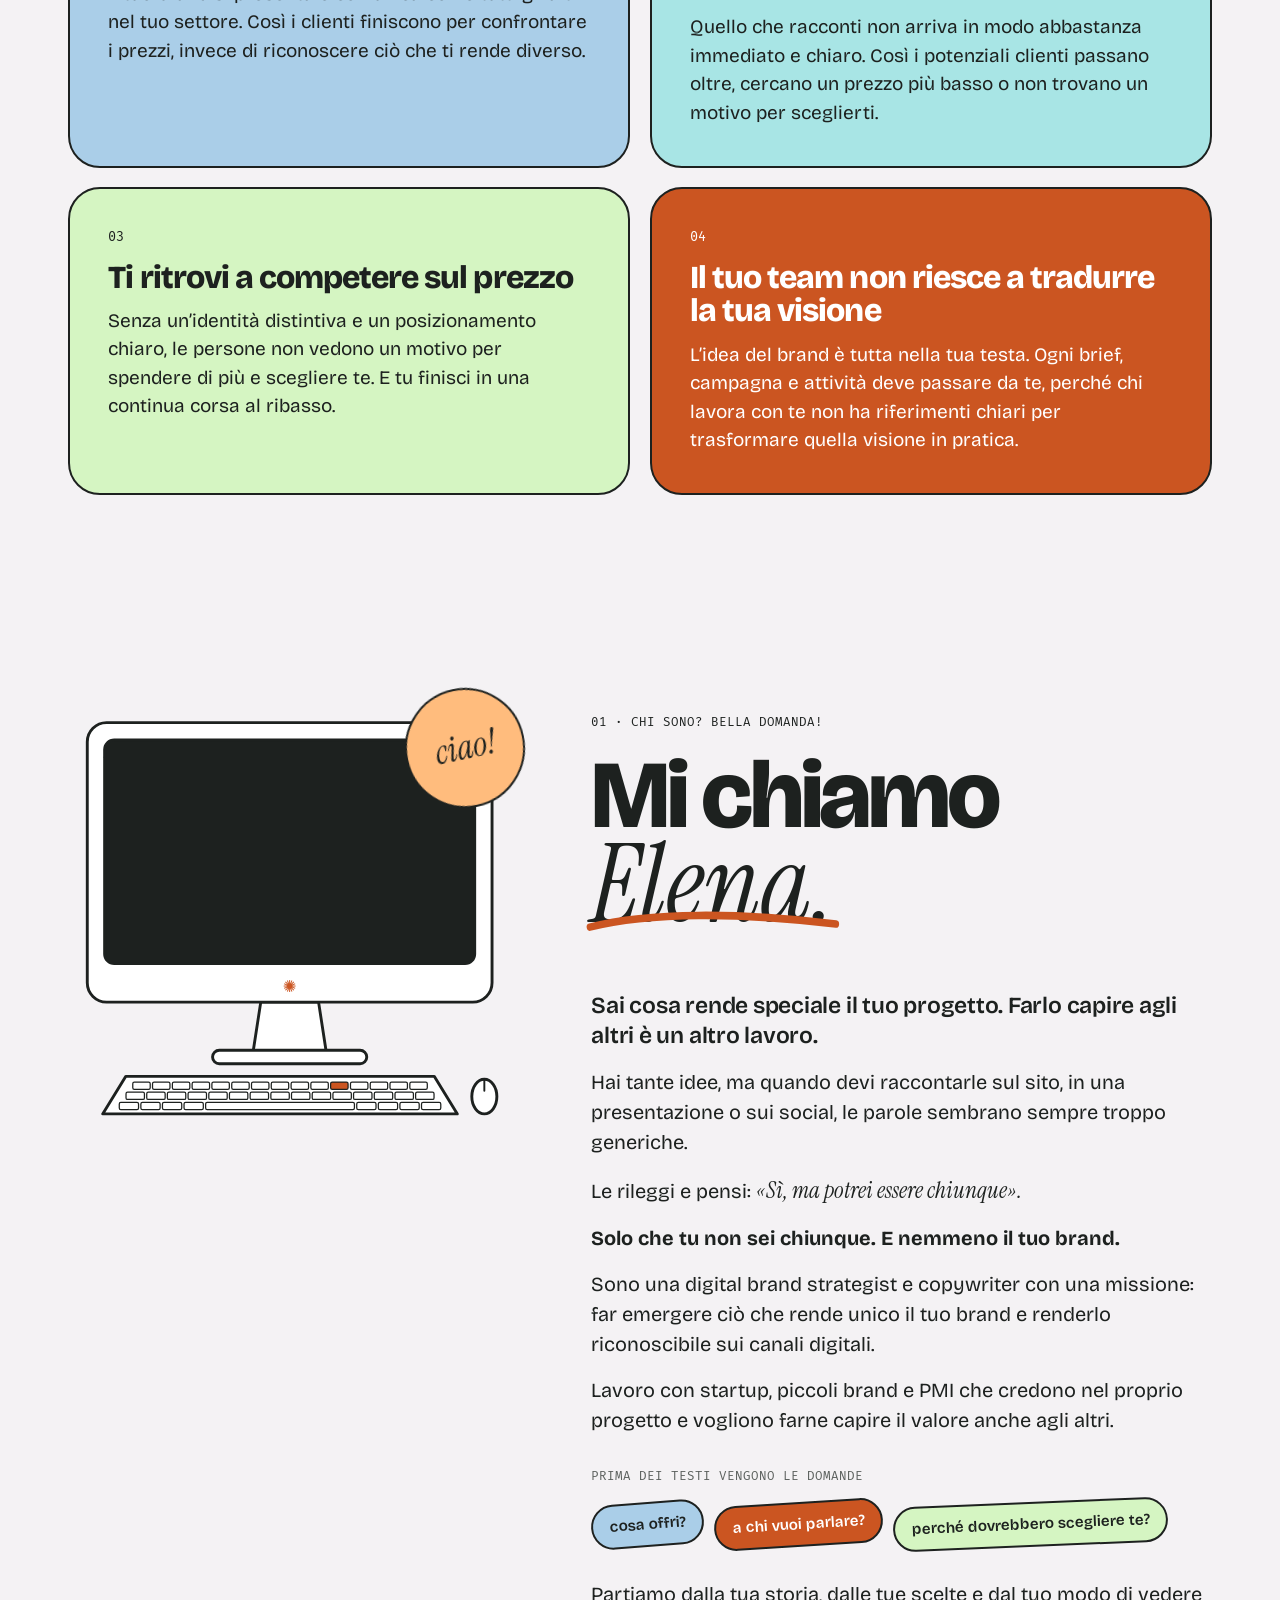
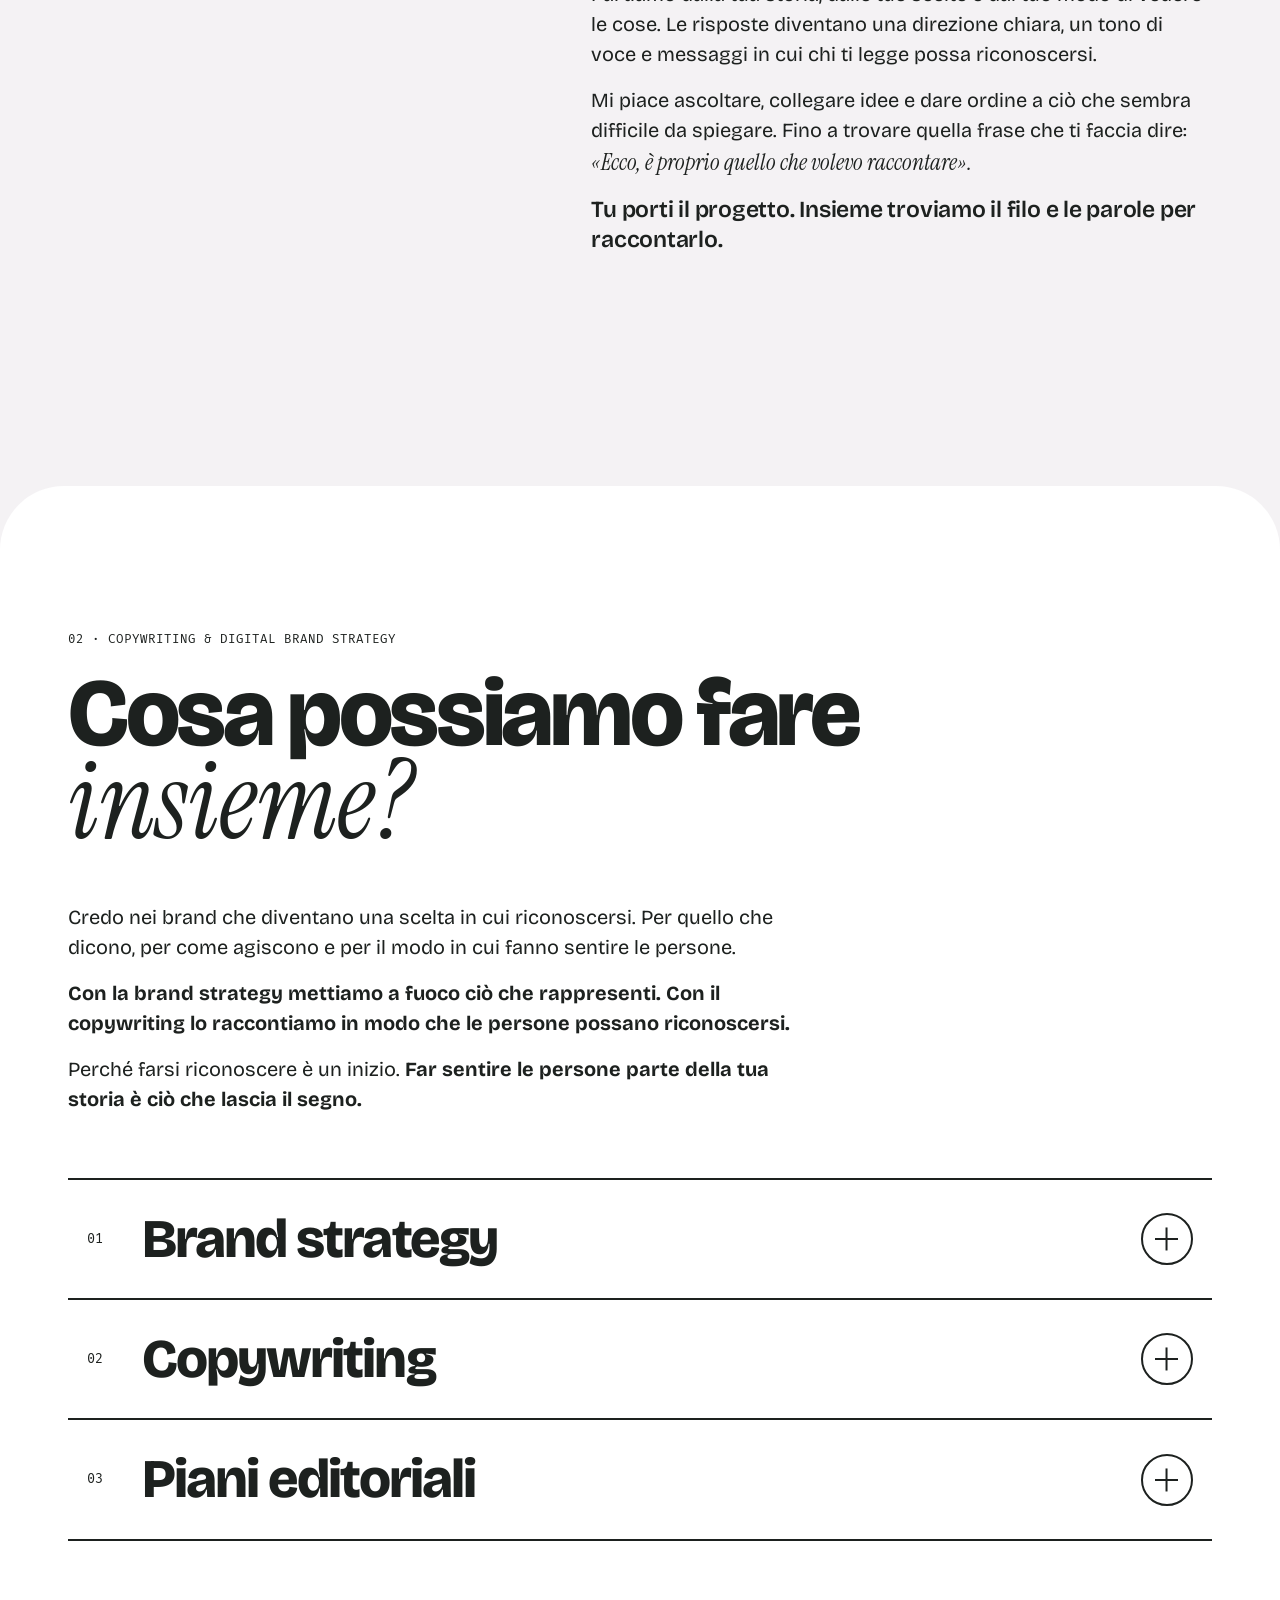
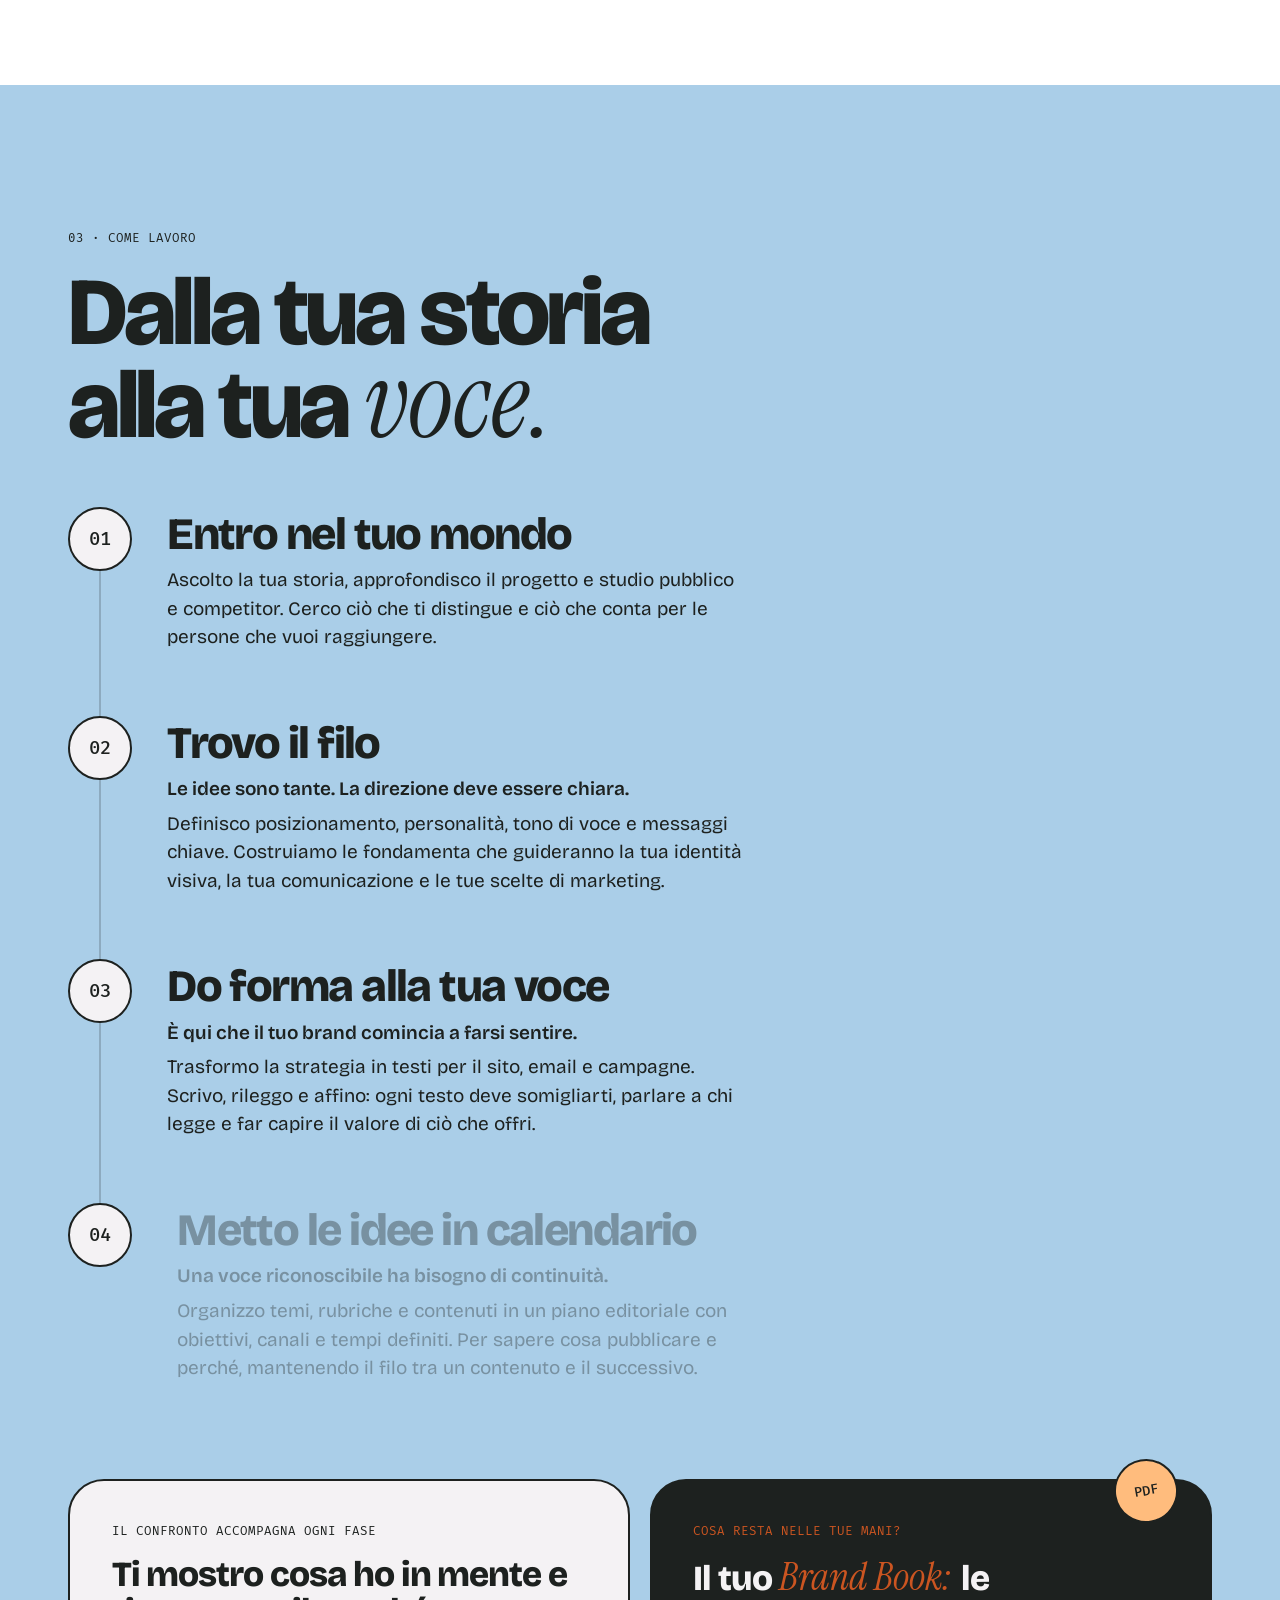
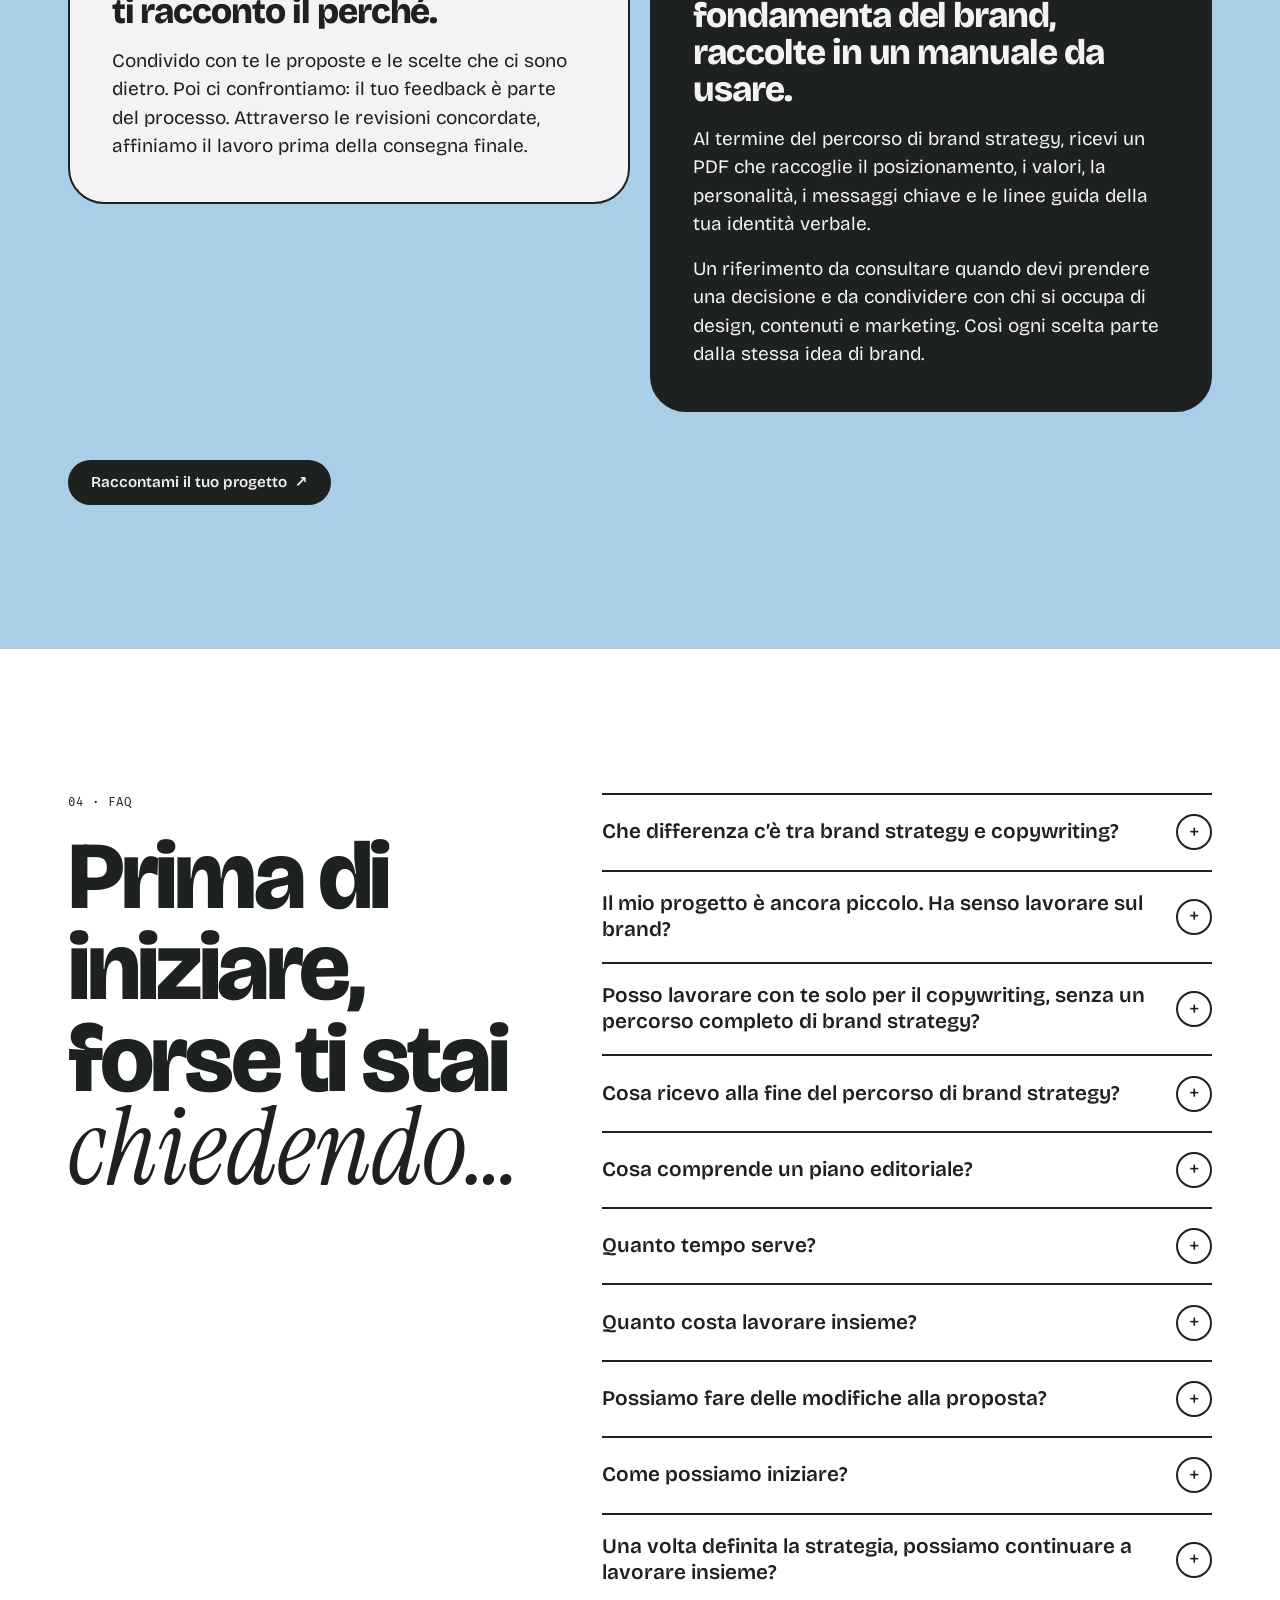
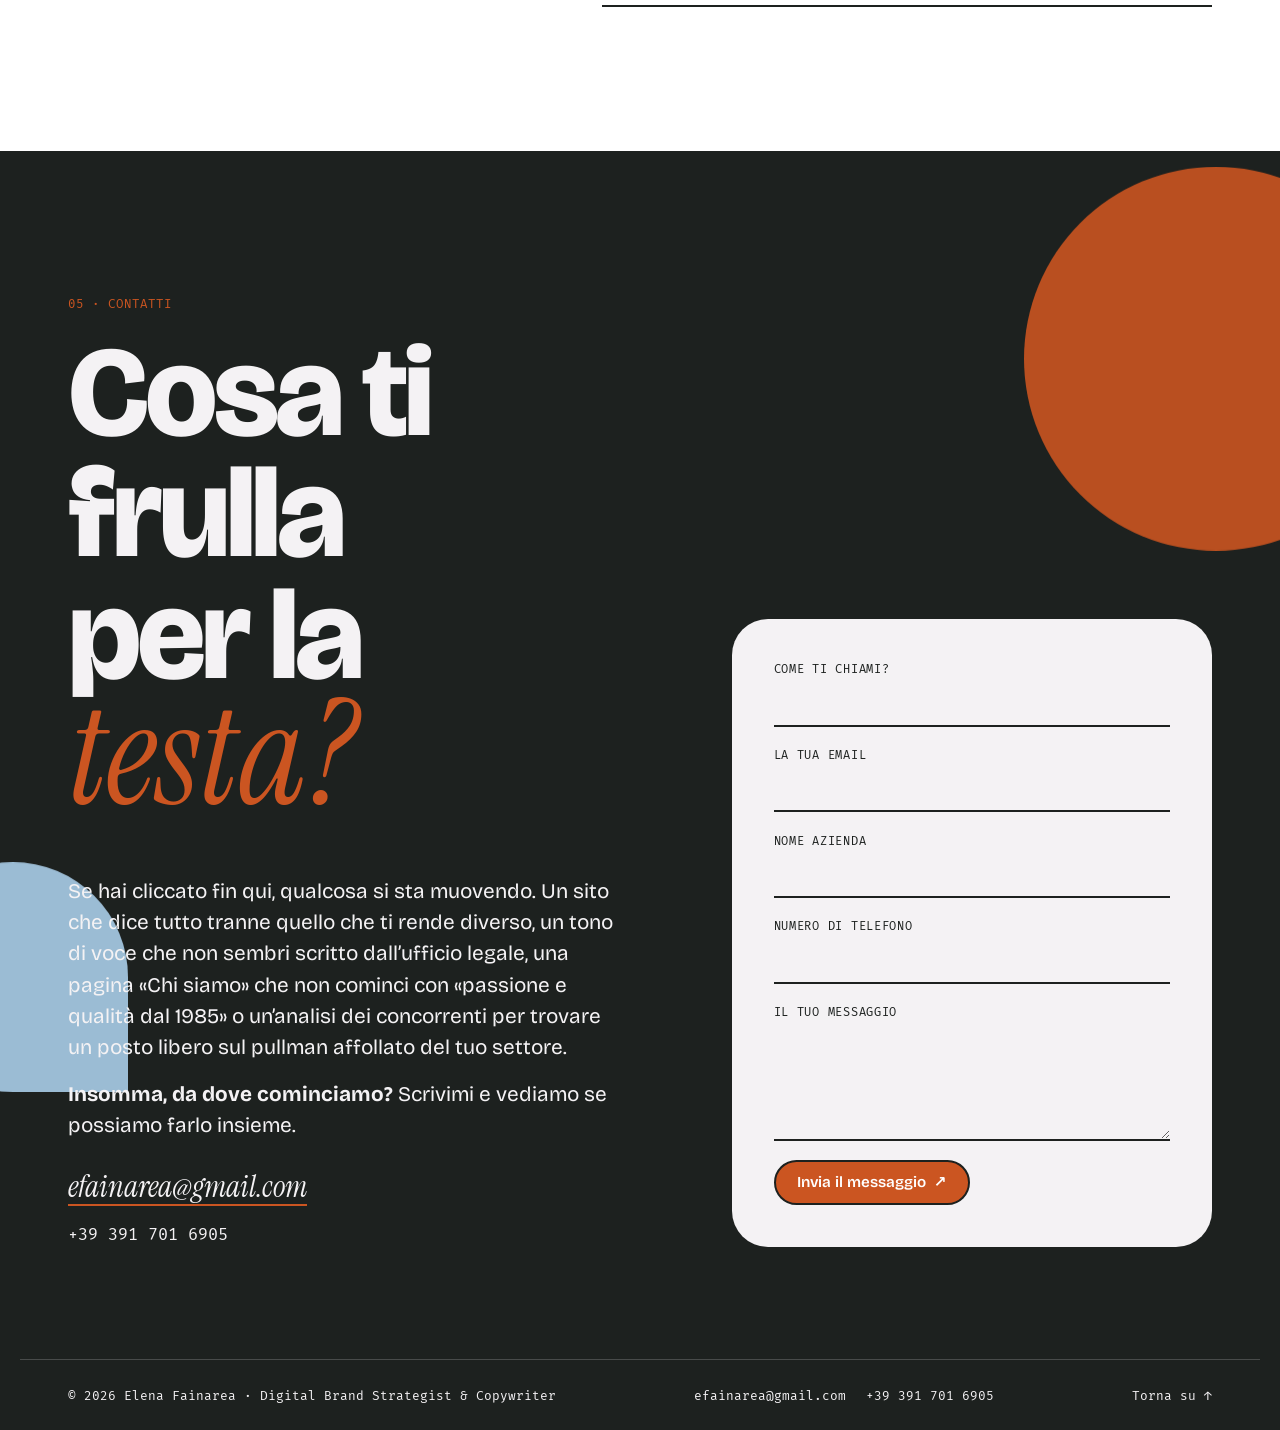
==== commit f08bda53: "Form contatti: campo messaggio e nuovo testo di ringraziamento Co-Authored-By: Claude Opus 5.5 <nore" ====
--- a/index.html
+++ b/index.html
@@ -595,9 +595,10 @@
         <label class="field"><span>La tua email</span><input name="email" type="email" autocomplete="email" inputmode="email" required></label>
         <label class="field"><span>Nome azienda</span><input name="azienda" autocomplete="organization"></label>
         <label class="field"><span>Numero di telefono</span><input name="telefono" type="tel" autocomplete="tel" inputmode="tel"></label>
+        <label class="field"><span>Il tuo messaggio</span><textarea name="messaggio" rows="4"></textarea></label>
         <label class="hp" aria-hidden="true">Lascia vuoto<input name="sito" tabindex="-1" autocomplete="off"></label>
         <button class="pill pill--pink form__btn" data-wiggle>Invia il messaggio <span class="pill__arrow" aria-hidden="true">↗</span></button>
-        <p class="form__ok" data-ok hidden role="status">Grazie! Ti rispondo presto. ✺</p>
+        <p class="form__ok" data-ok hidden role="status">Da un messaggio può nascere un bel progetto. Il tuo è arrivato, ti contatterò presto per parlarne.</p>
         <p class="form__err" data-err hidden role="alert">Qualcosa non ha funzionato. Riprova o scrivimi a <a href="mailto:efainarea@gmail.com">efainarea@gmail.com</a>.</p>
       </form>
     </div>
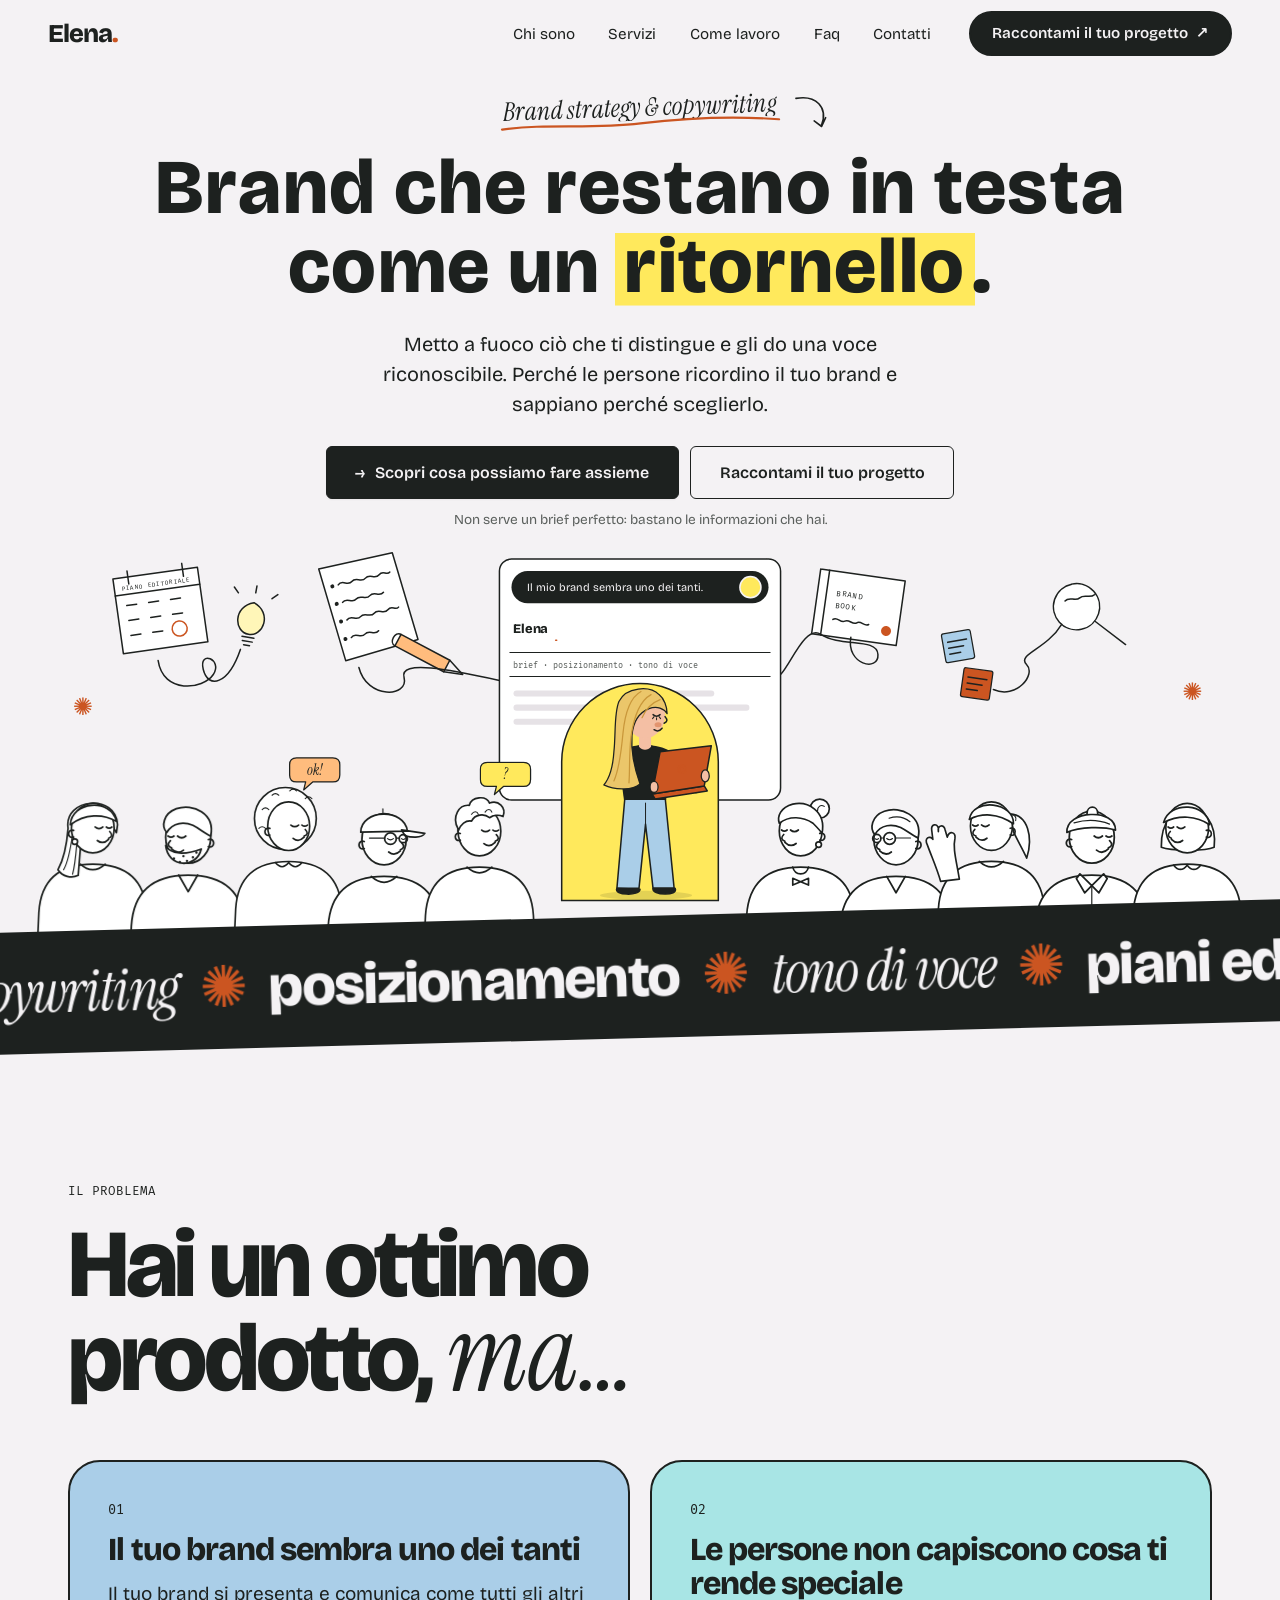
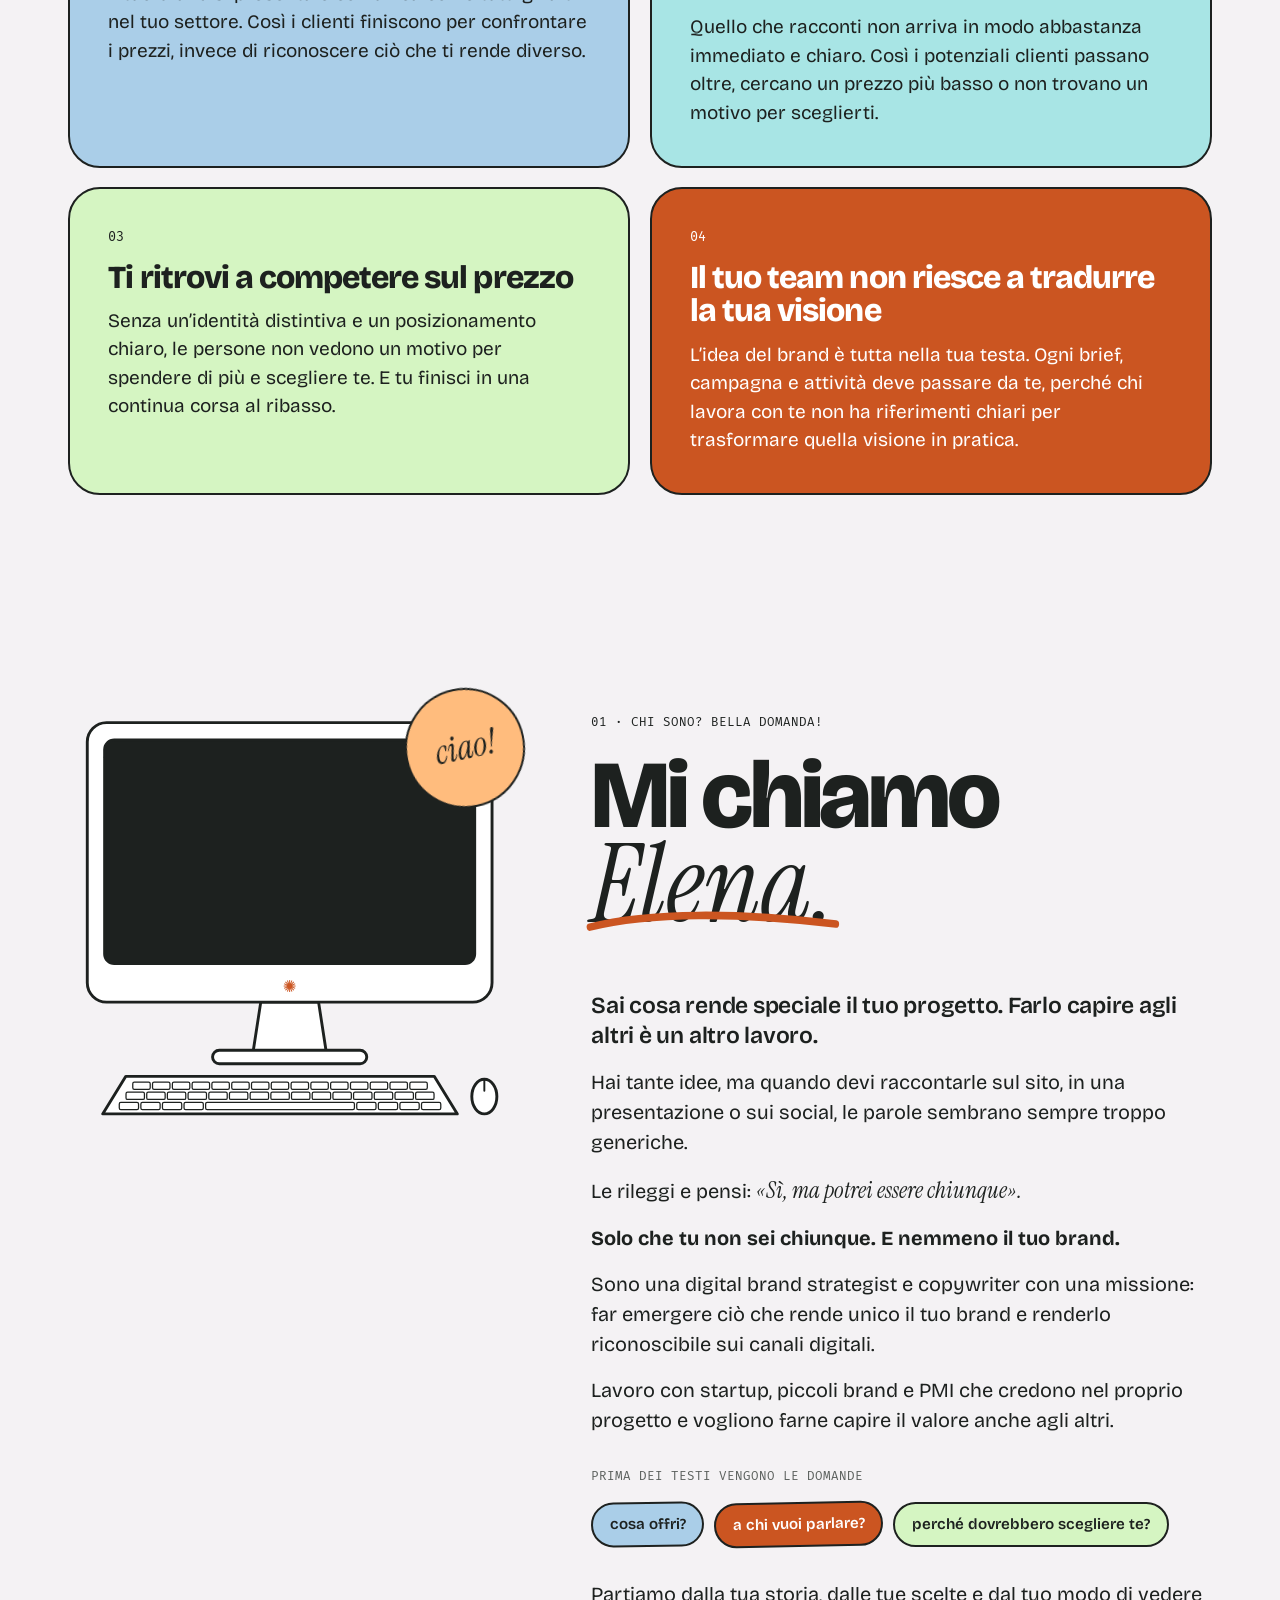
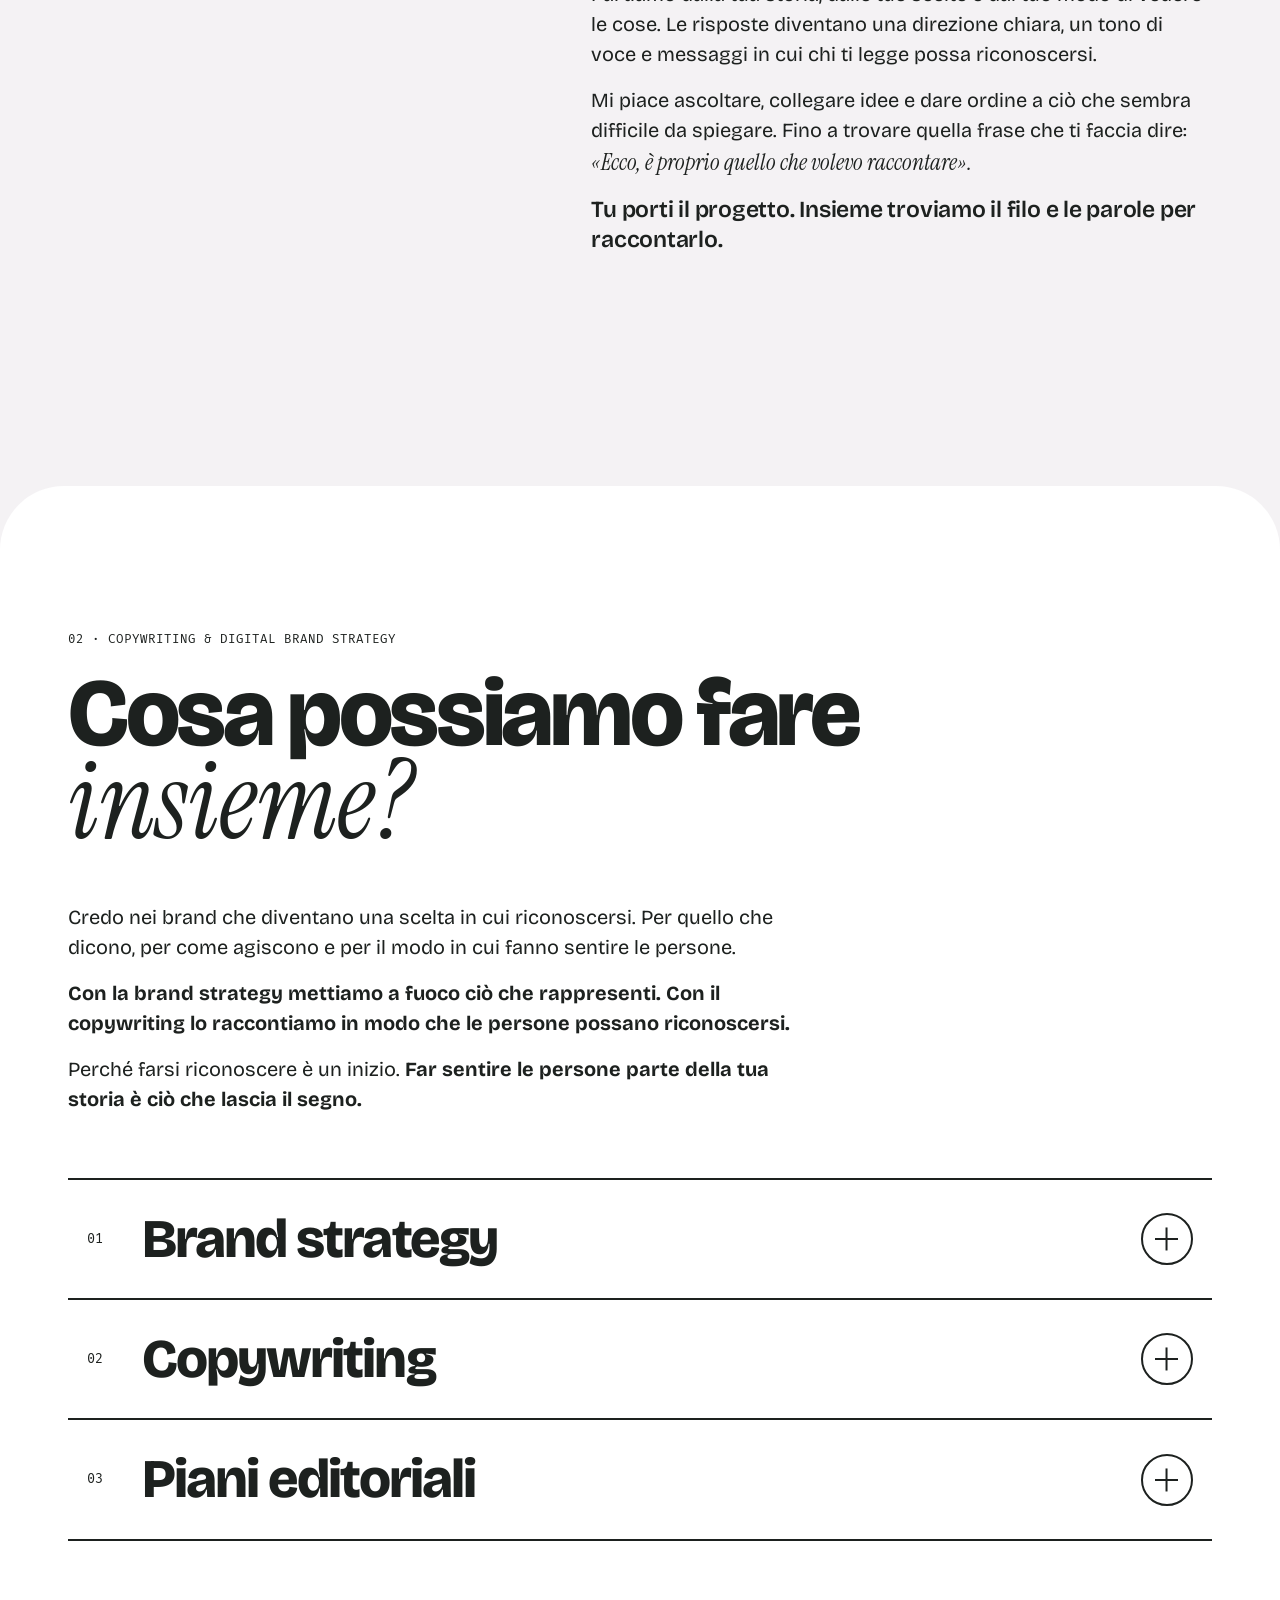
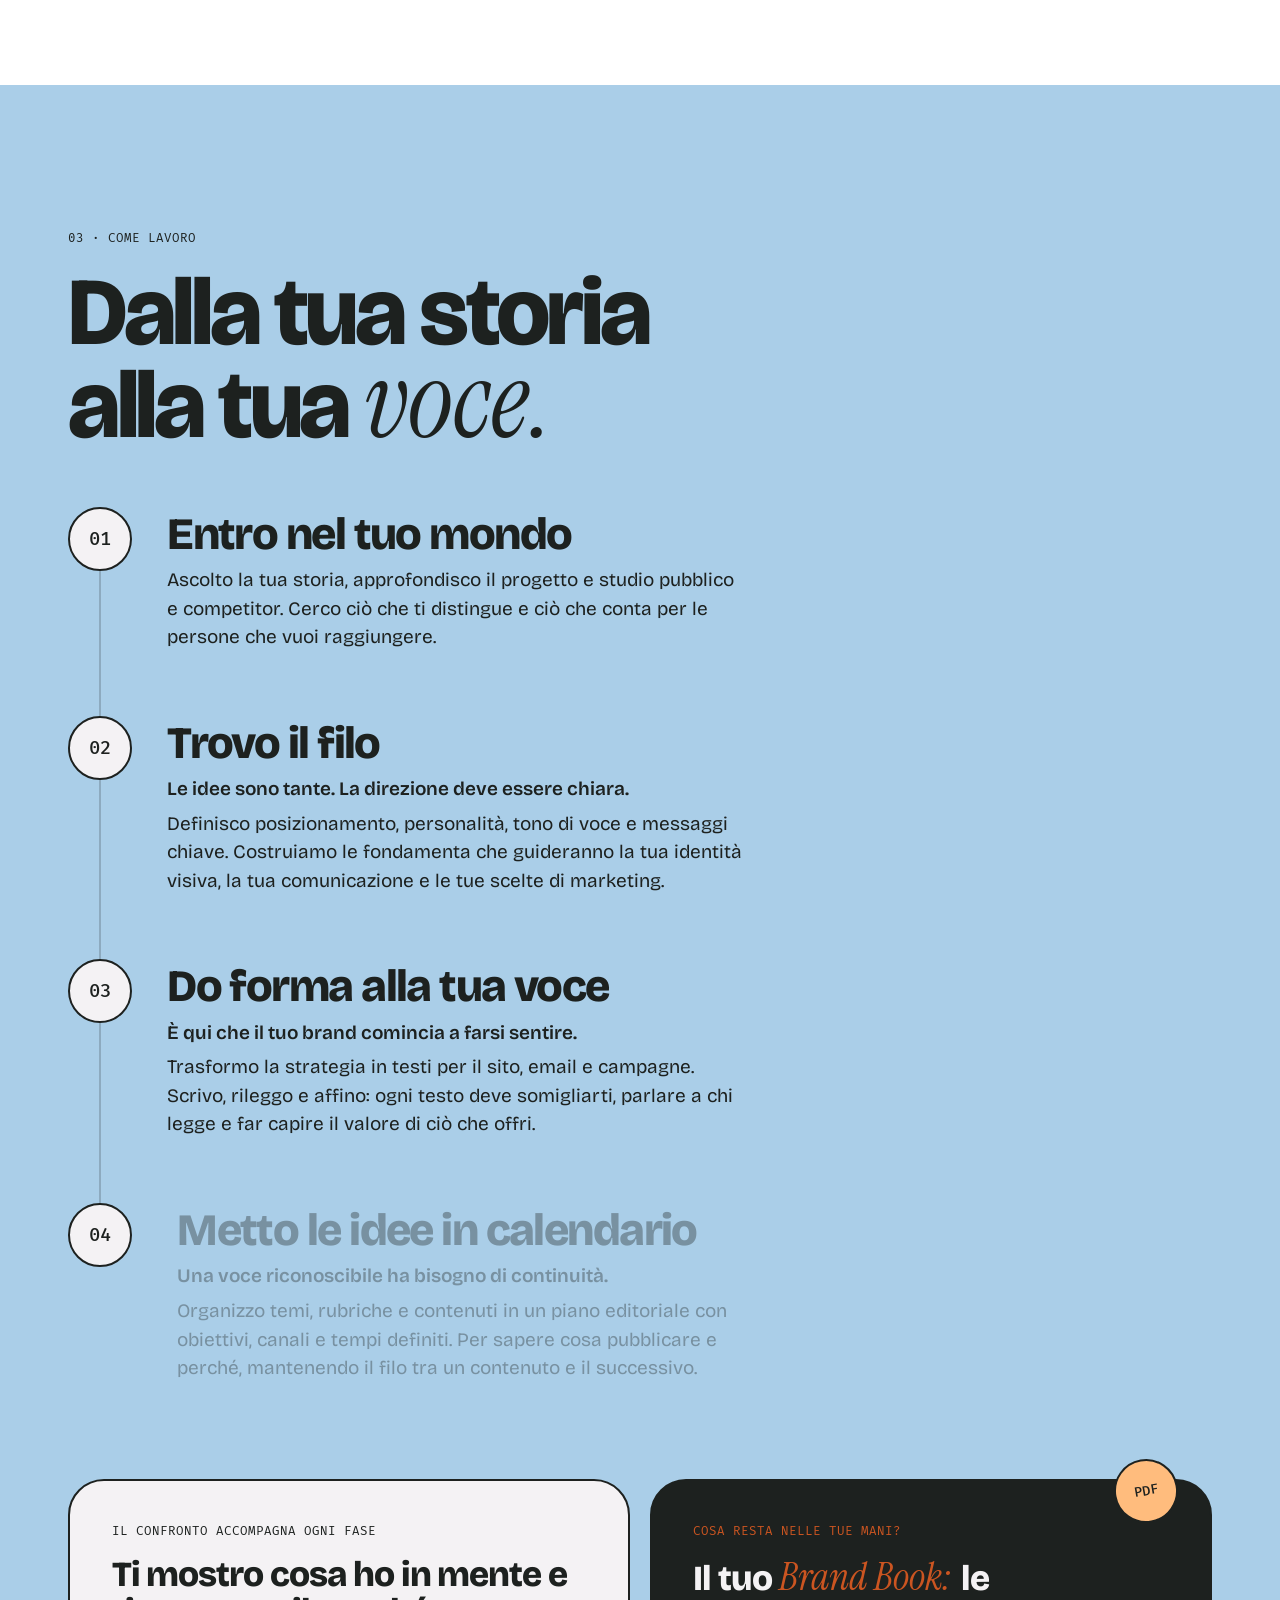
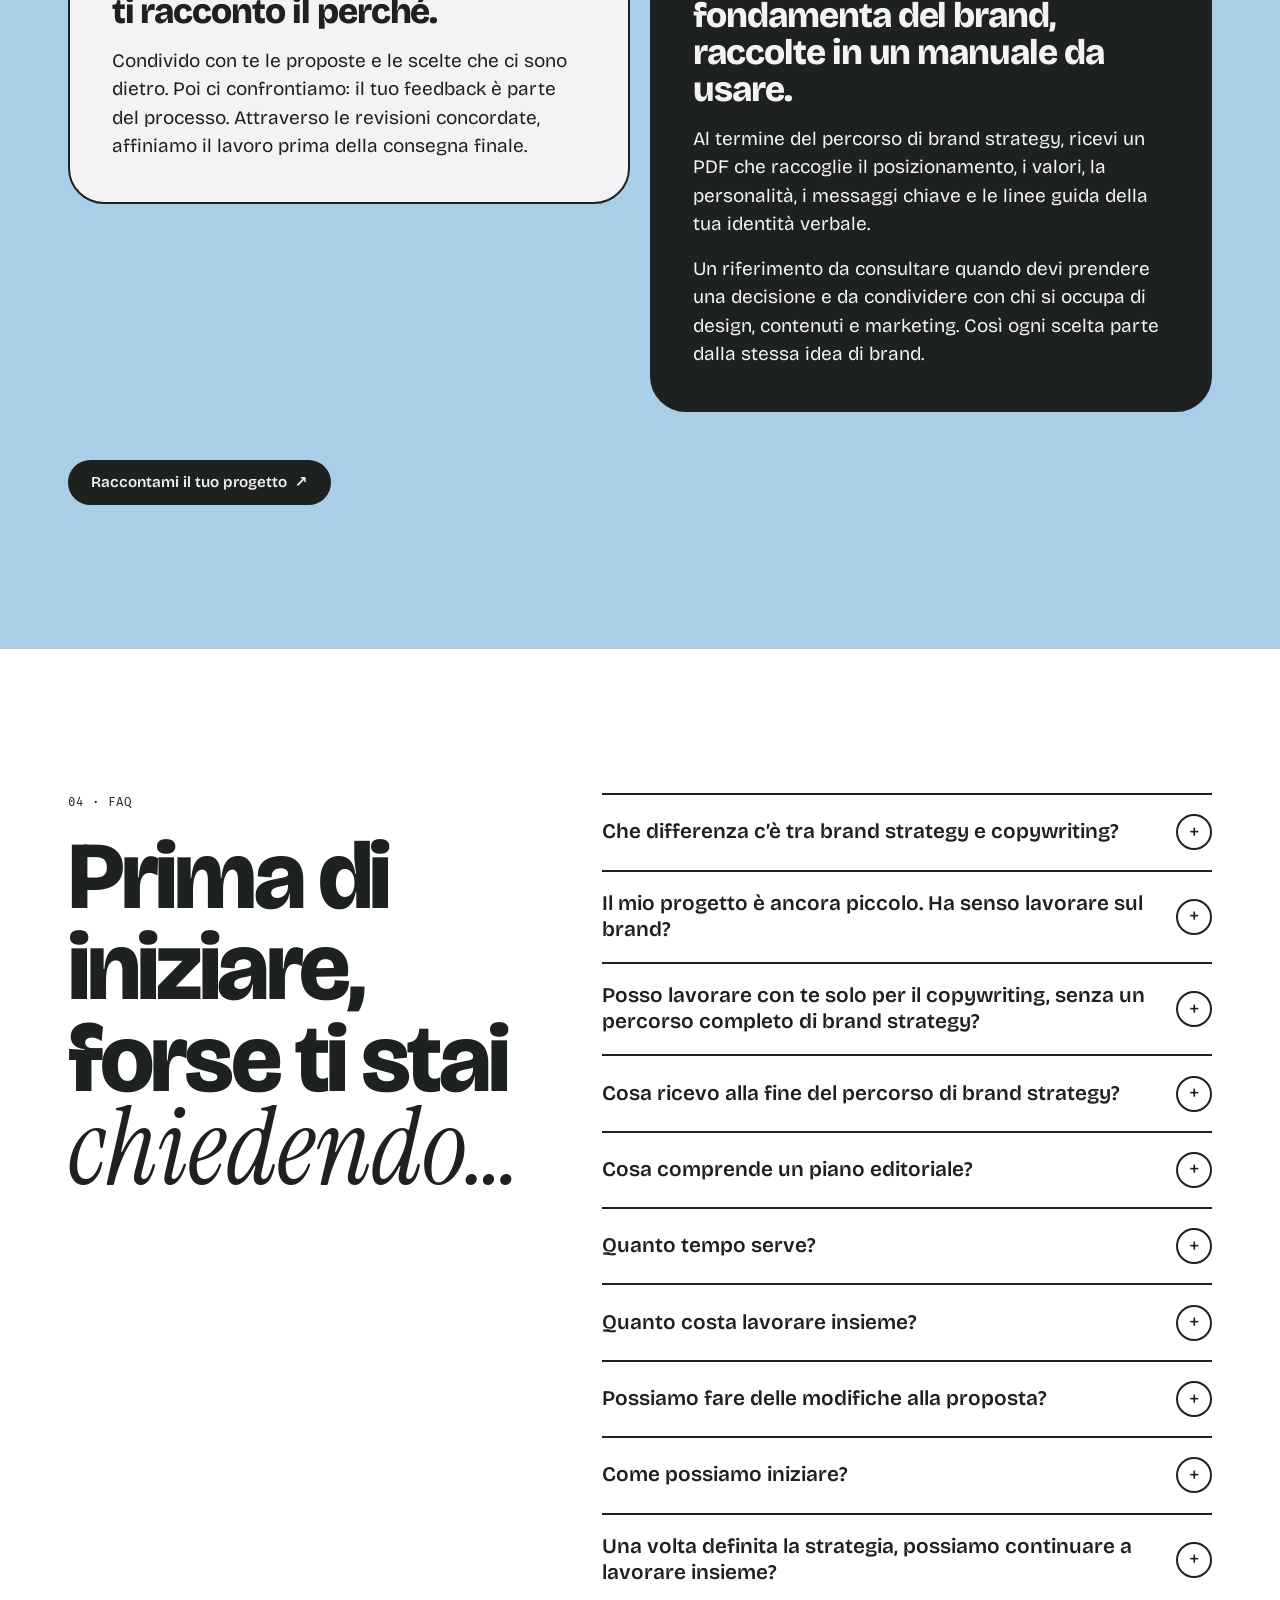
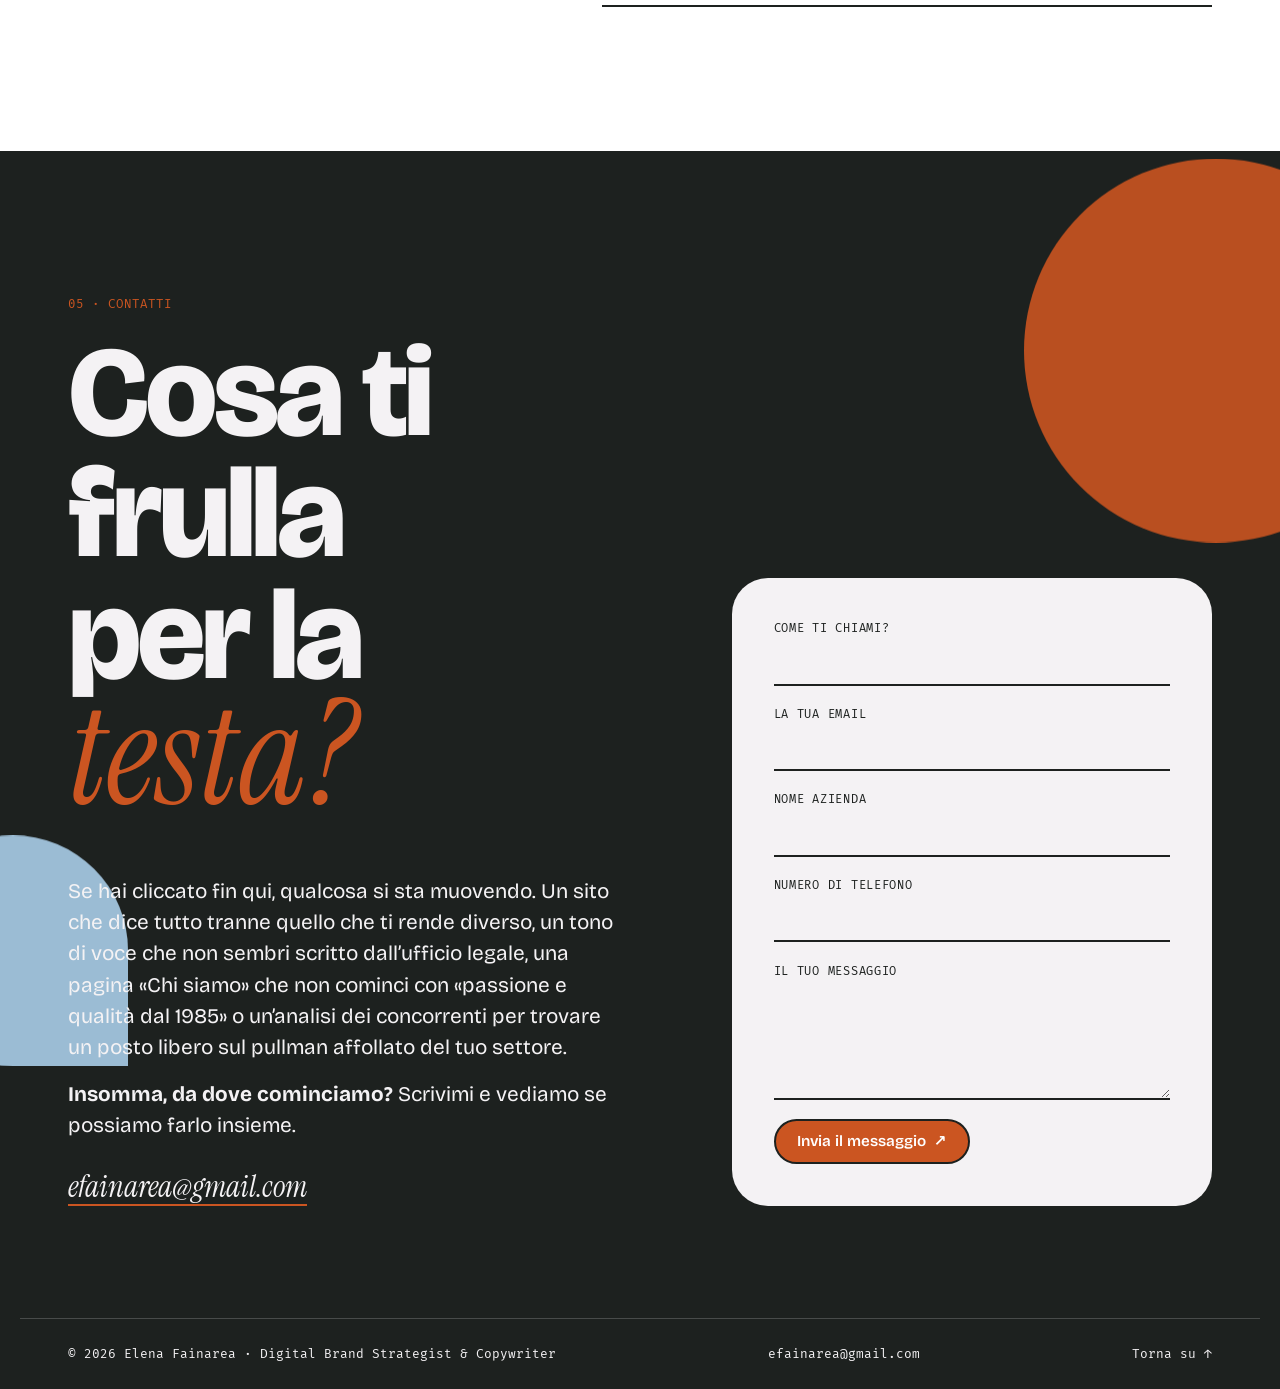
==== commit 6e32b813: "Contatti: rimosso il numero di telefono visibile (resta il pulsante WhatsApp) Co-Authored-By: Claude" ====
--- a/index.html
+++ b/index.html
@@ -35,7 +35,6 @@
         "name": "Elena Fainarea",
         "jobTitle": "Digital Brand Strategist e Copywriter",
         "email": "mailto:efainarea@gmail.com",
-        "telephone": "+39 391 701 6905",
         "image": "https://www.elenafainarea.it/elena.jpg",
         "url": "https://www.elenafainarea.it/",
         "knowsAbout": ["Brand strategy", "Copywriting", "Posizionamento", "Tono di voce", "Piani editoriali"]
@@ -47,7 +46,6 @@
         "url": "https://www.elenafainarea.it/",
         "image": "https://www.elenafainarea.it/og-image.jpg",
         "email": "efainarea@gmail.com",
-        "telephone": "+39 391 701 6905",
         "founder": { "@id": "https://www.elenafainarea.it/#elena" },
         "areaServed": { "@type": "Country", "name": "Italia" },
         "inLanguage": "it",
@@ -587,7 +585,6 @@
           <p><strong>Insomma, da dove cominciamo?</strong> Scrivimi e vediamo se possiamo farlo insieme.</p>
         </div>
         <a class="contact__mail" href="mailto:efainarea@gmail.com" data-up>efainarea@gmail.com</a>
-        <a class="contact__tel" href="tel:+393917016905" data-up>+39 391 701 6905</a>
       </div>
 
       <form class="form" data-form data-up action="/api/contact" method="post" novalidate>
@@ -605,7 +602,7 @@
 
     <footer class="foot wrap">
       <span>© 2026 Elena Fainarea · Digital Brand Strategist &amp; Copywriter</span>
-      <span class="foot__social"><a href="mailto:efainarea@gmail.com">efainarea@gmail.com</a><a href="tel:+393917016905">+39 391 701 6905</a></span>
+      <span class="foot__social"><a href="mailto:efainarea@gmail.com">efainarea@gmail.com</a></span>
       <a href="#top">Torna su ↑</a>
     </footer>
   </section>
--- a/style.css
+++ b/style.css
@@ -397,8 +397,6 @@
 
 /* ============ CONTACT extras ============ */
 .contact__text{display:grid;gap:1rem}
-.contact__tel{display:block;margin-top:1rem;font-family:var(--f-mono);font-size:1.05rem;text-decoration:none}
-.contact__tel:hover{color:var(--pink)}
 .field textarea::placeholder{color:var(--muted);opacity:.8}
 
 /* ============ SCENA ANIMATA ============ */
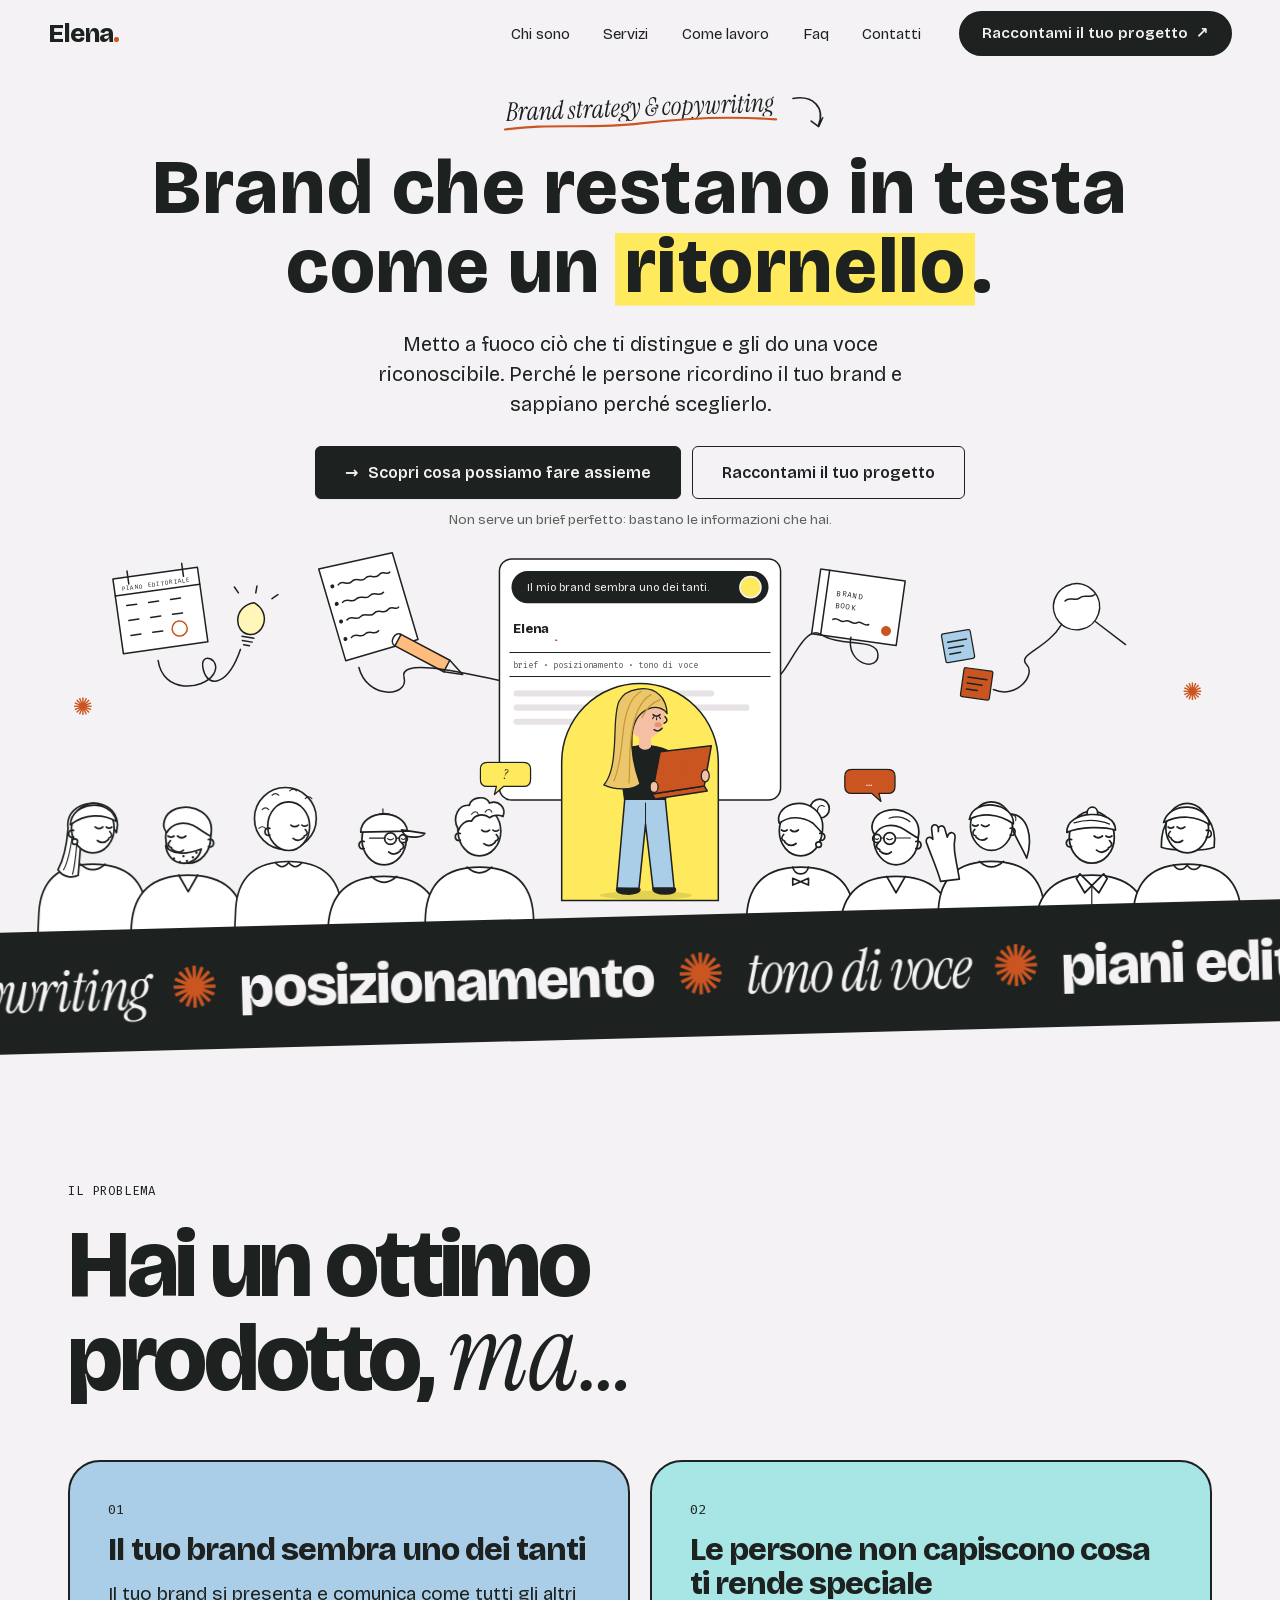
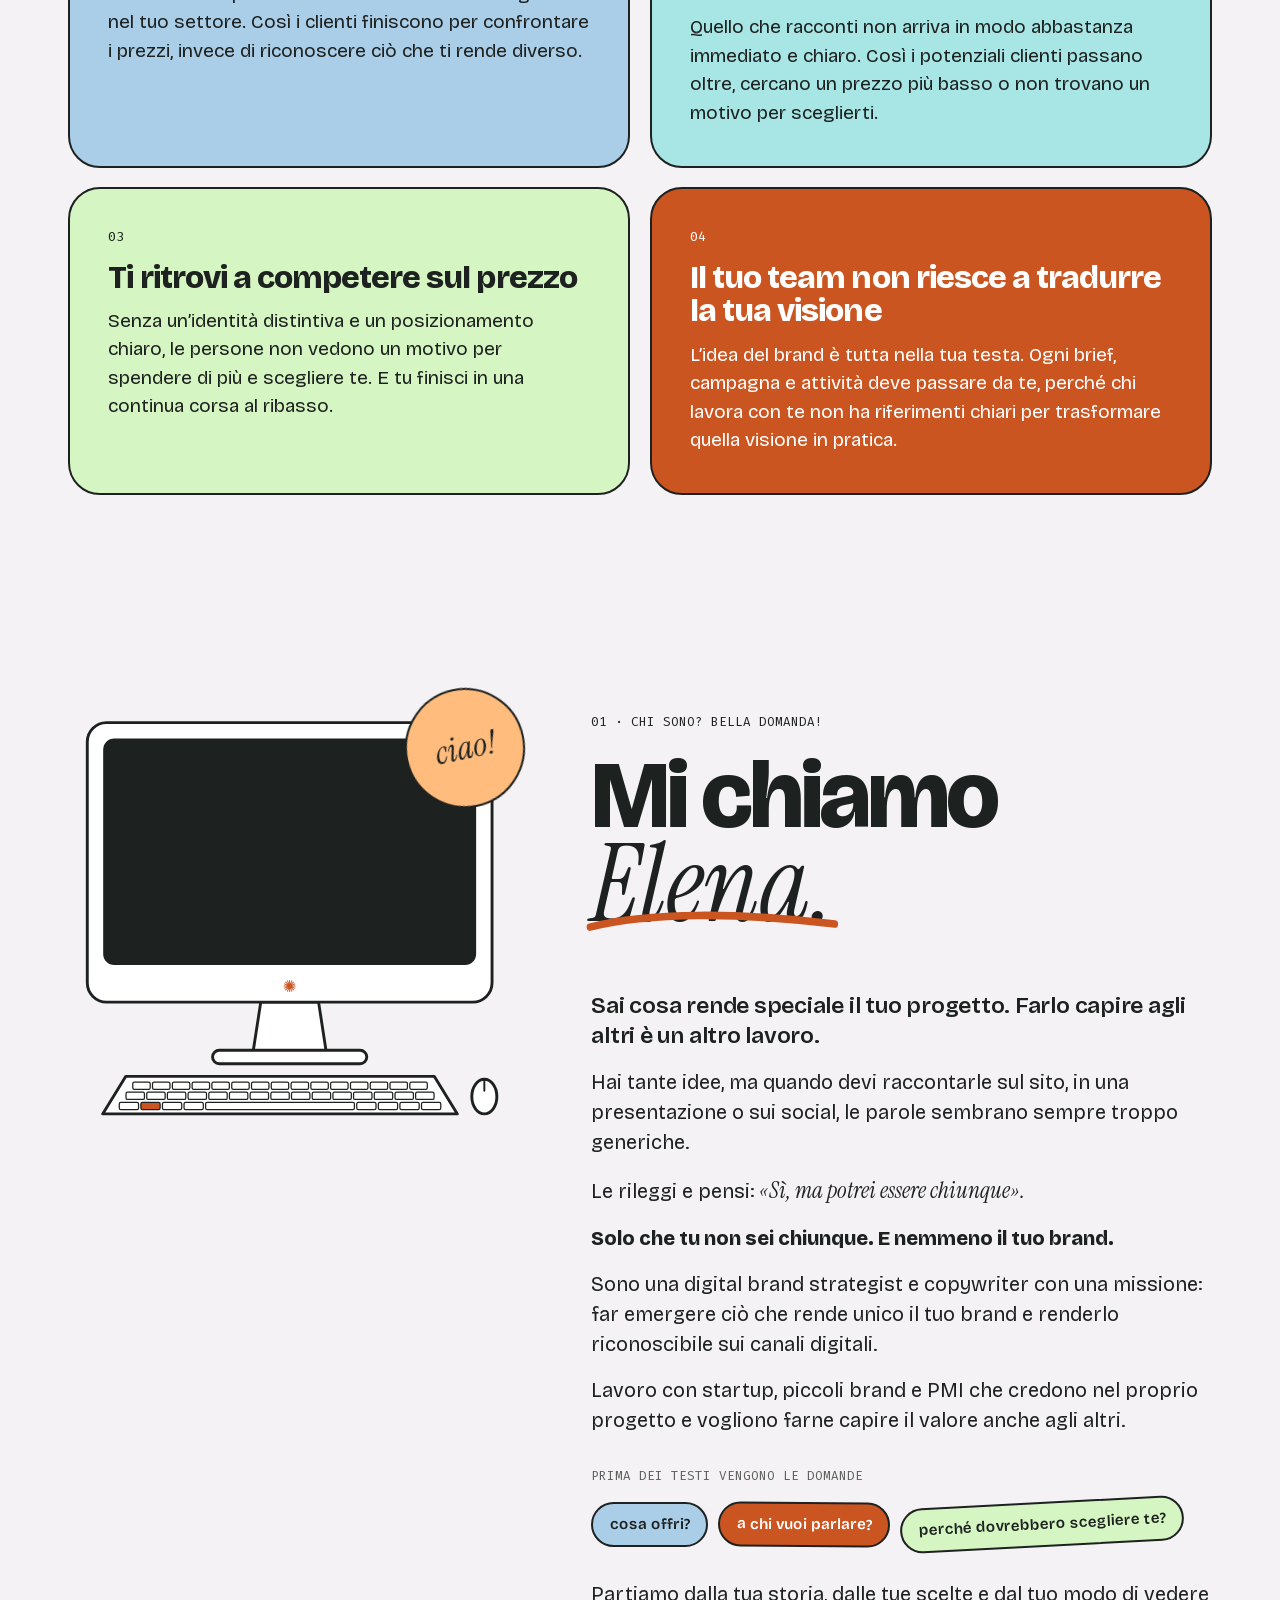
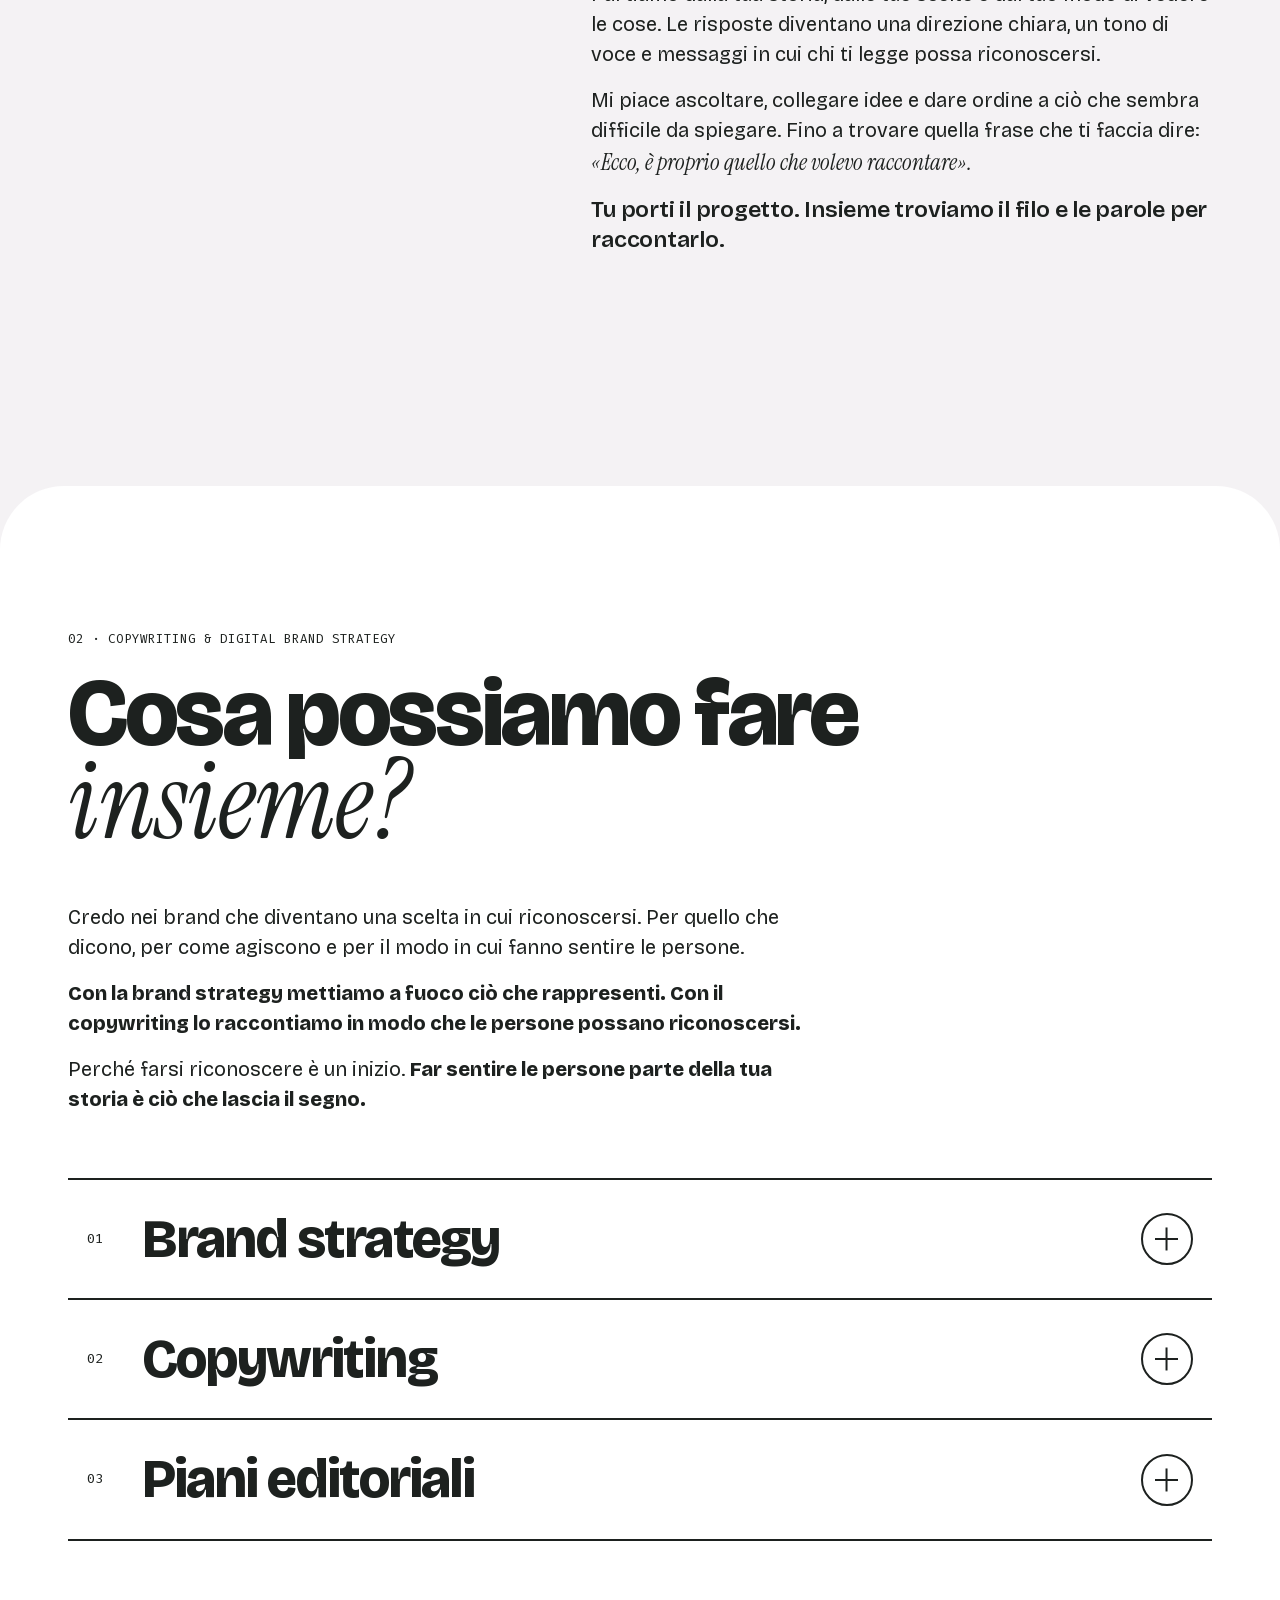
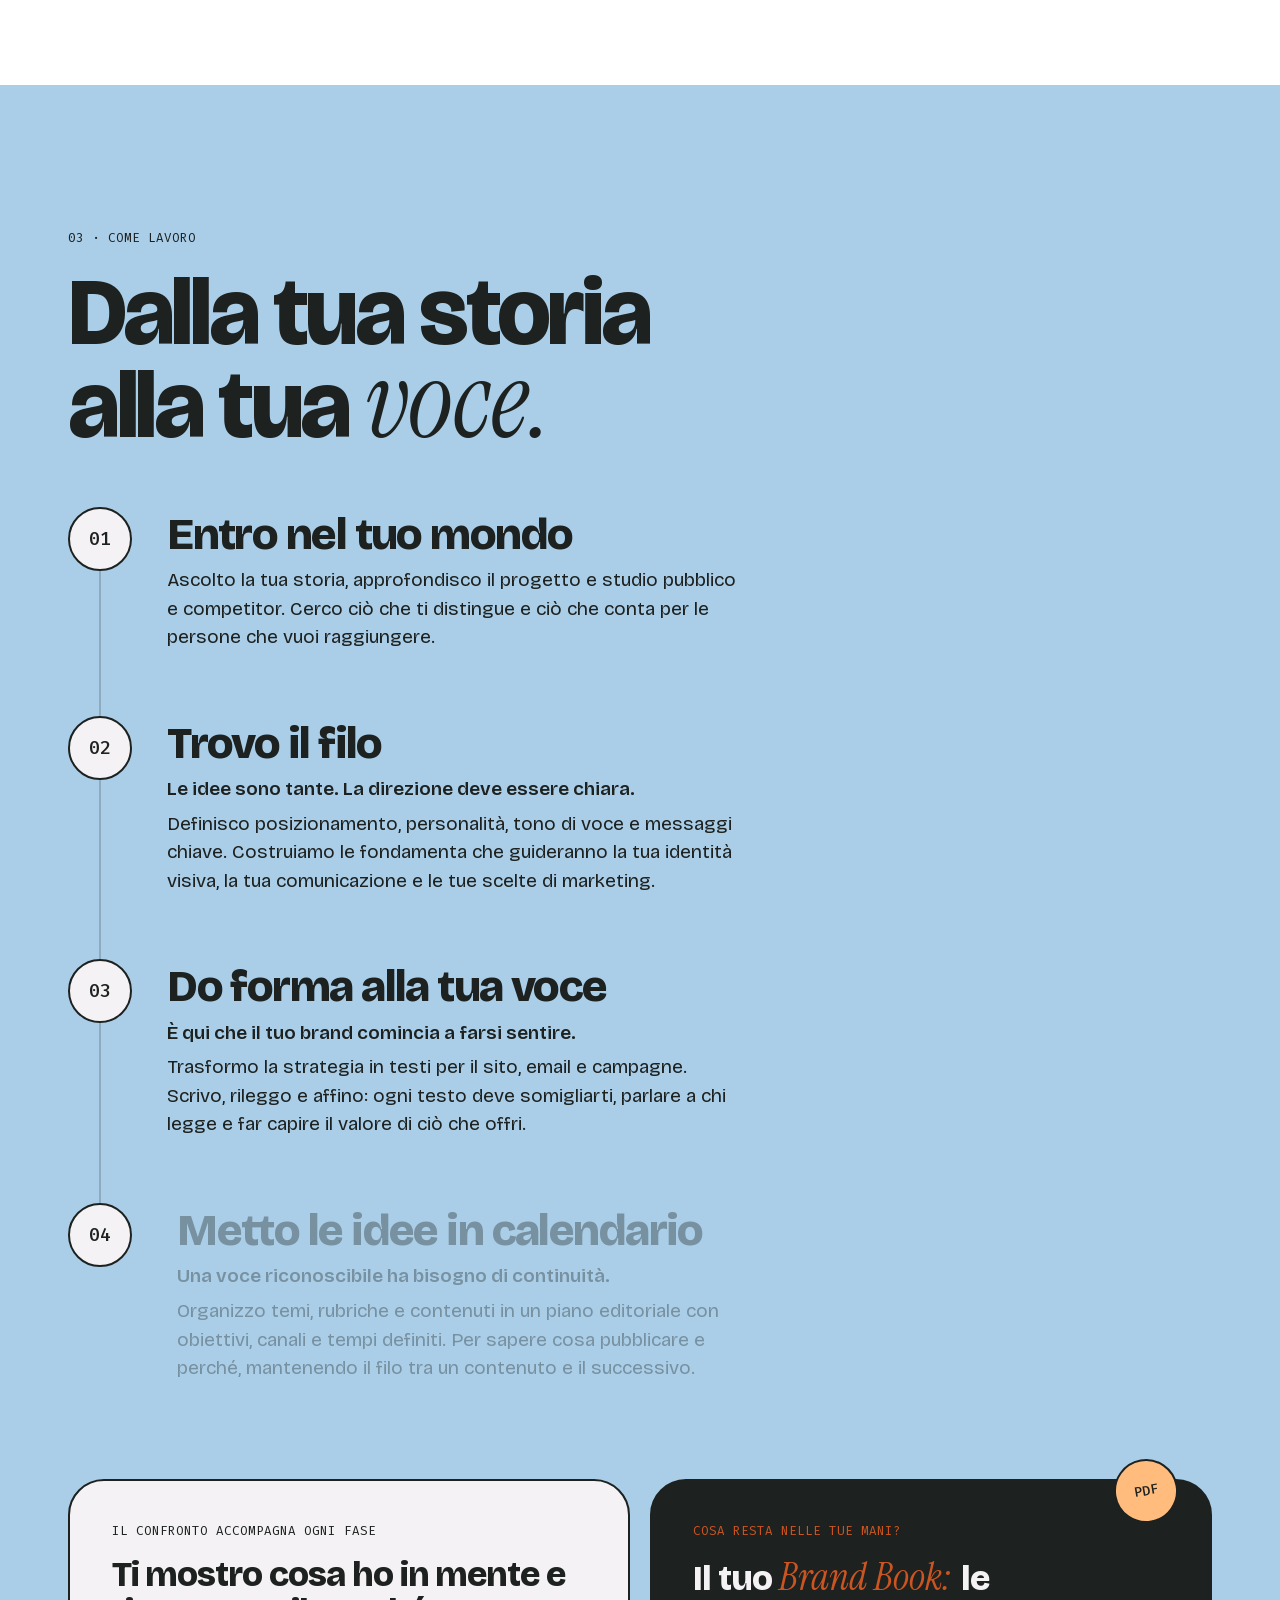
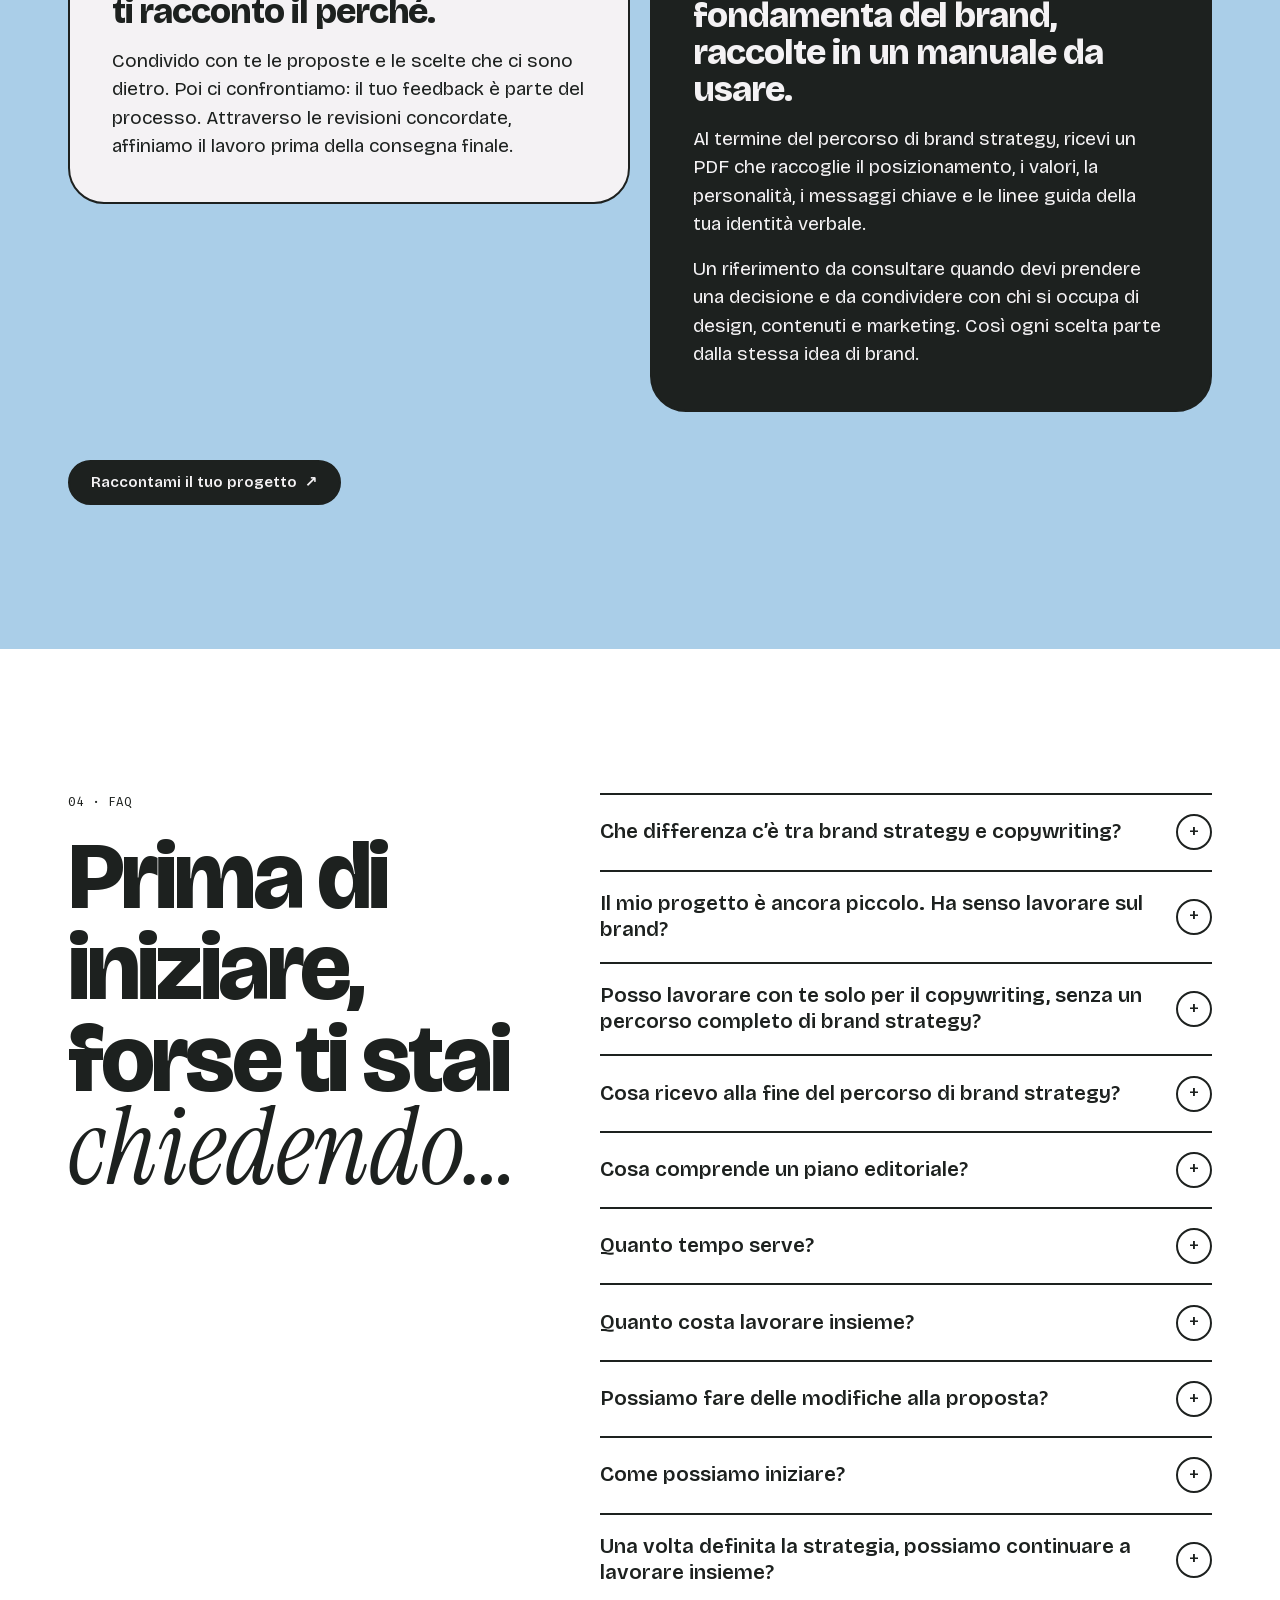
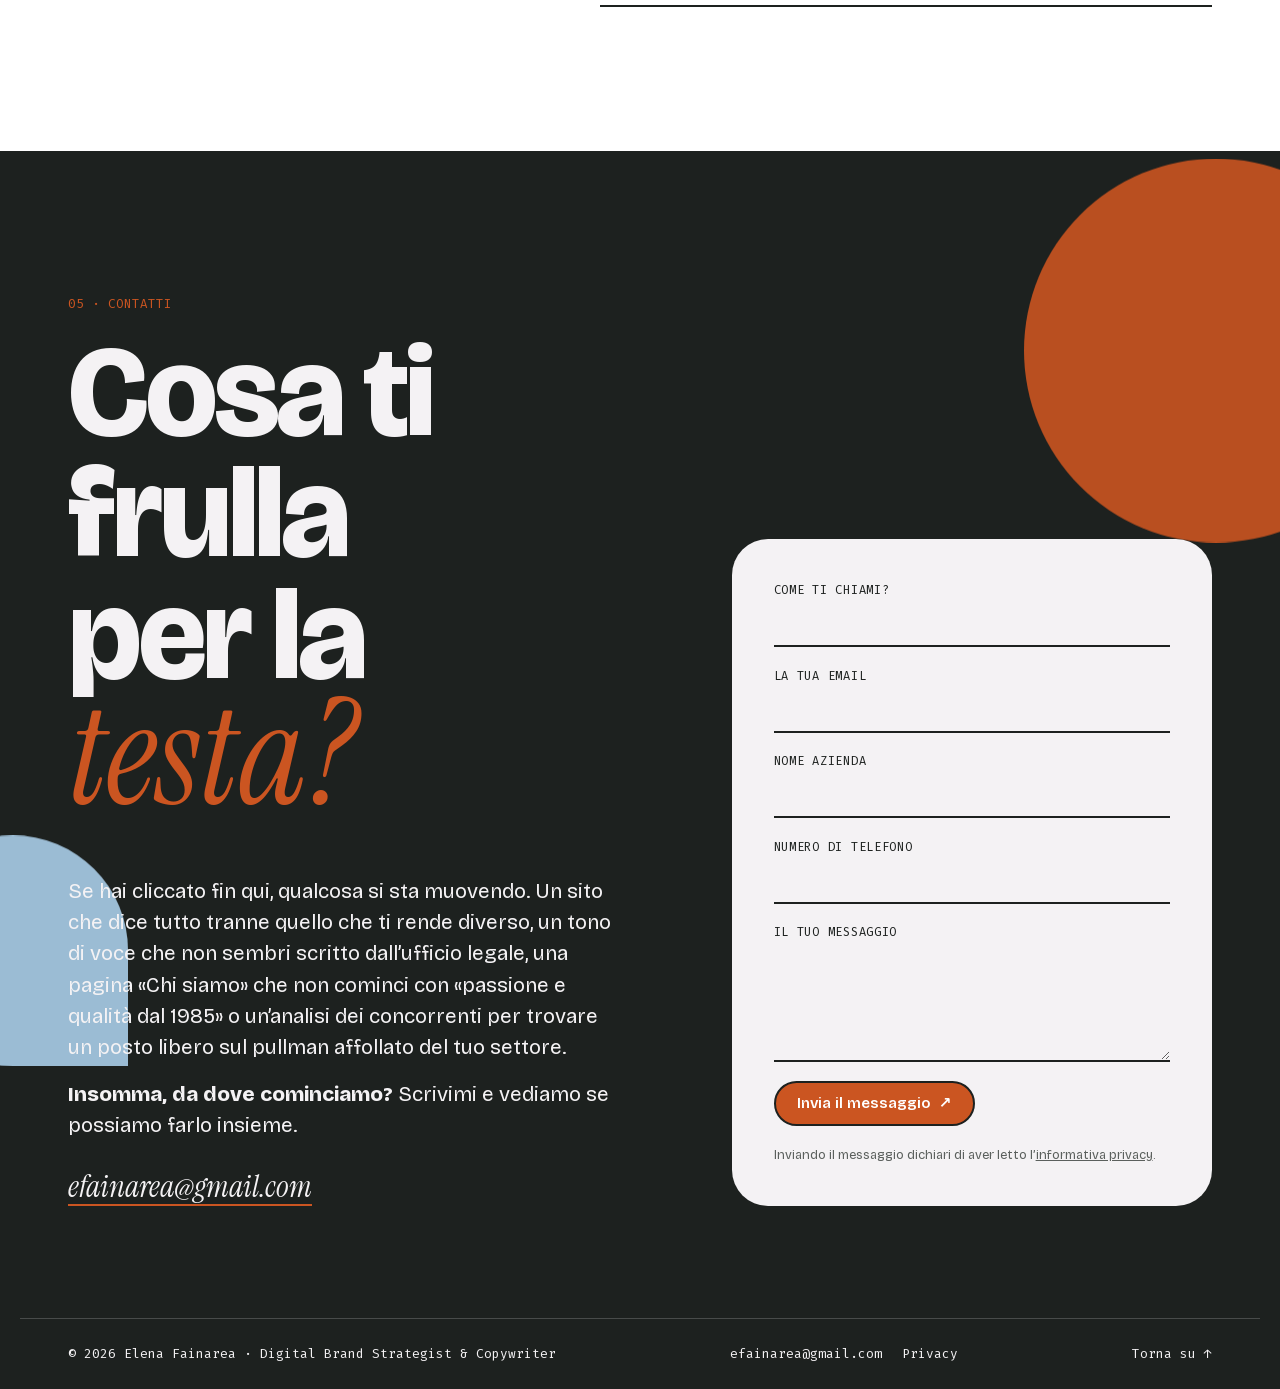
==== commit c9acaf98: "Privacy policy, riga informativa nel form e font ospitati sul sito Co-Authored-By: Claude Opus 5.5 <" ====
--- a/index.html
+++ b/index.html
@@ -70,9 +70,8 @@
     ]
   }
   </script>
-  <link rel="preconnect" href="https://fonts.googleapis.com">
-  <link rel="preconnect" href="https://fonts.gstatic.com" crossorigin>
-  <link rel="stylesheet" href="https://fonts.googleapis.com/css2?family=Bricolage+Grotesque:opsz,wght@12..96,400;12..96,600;12..96,800&family=Fira+Mono:wght@400;500&family=Instrument+Serif:ital@1&display=swap">
+  <link rel="preload" href="/fonts/bricolage-grotesque-400-normal-latin.woff2" as="font" type="font/woff2" crossorigin>
+  <link rel="stylesheet" href="/fonts/fonts.css">
   <link rel="stylesheet" href="style.css">
   <script>document.documentElement.classList.add('js')</script>
   <script src="main.js" defer></script>
@@ -595,6 +594,7 @@
         <label class="field"><span>Il tuo messaggio</span><textarea name="messaggio" rows="4"></textarea></label>
         <label class="hp" aria-hidden="true">Lascia vuoto<input name="sito" tabindex="-1" autocomplete="off"></label>
         <button class="pill pill--pink form__btn" data-wiggle>Invia il messaggio <span class="pill__arrow" aria-hidden="true">↗</span></button>
+        <p class="form__privacy">Inviando il messaggio dichiari di aver letto l’<a href="/privacy">informativa privacy</a>.</p>
         <p class="form__ok" data-ok hidden role="status">Da un messaggio può nascere un bel progetto. Il tuo è arrivato, ti contatterò presto per parlarne.</p>
         <p class="form__err" data-err hidden role="alert">Qualcosa non ha funzionato. Riprova o scrivimi a <a href="mailto:efainarea@gmail.com">efainarea@gmail.com</a>.</p>
       </form>
@@ -602,7 +602,7 @@
 
     <footer class="foot wrap">
       <span>© 2026 Elena Fainarea · Digital Brand Strategist &amp; Copywriter</span>
-      <span class="foot__social"><a href="mailto:efainarea@gmail.com">efainarea@gmail.com</a></span>
+      <span class="foot__social"><a href="mailto:efainarea@gmail.com">efainarea@gmail.com</a><a href="/privacy">Privacy</a></span>
       <a href="#top">Torna su ↑</a>
     </footer>
   </section>
--- a/fonts/fonts.css
+++ b/fonts/fonts.css
@@ -0,0 +1,115 @@
+/* Font ospitati sul sito (non più caricati da Google Fonts): solo latin e latin-ext */
+/* latin-ext */
+@font-face {
+  font-family: 'Bricolage Grotesque';
+  font-style: normal;
+  font-weight: 400;
+  font-stretch: 100%;
+  font-display: swap;
+  src: url(/fonts/bricolage-grotesque-400-normal-latin-ext.woff2) format('woff2');
+  unicode-range: U+0100-02BA, U+02BD-02C5, U+02C7-02CC, U+02CE-02D7, U+02DD-02FF, U+0304, U+0308, U+0329, U+1D00-1DBF, U+1E00-1E9F, U+1EF2-1EFF, U+2020, U+20A0-20AB, U+20AD-20C4, U+2113, U+2C60-2C7F, U+A720-A7FF;
+}
+/* latin */
+@font-face {
+  font-family: 'Bricolage Grotesque';
+  font-style: normal;
+  font-weight: 400;
+  font-stretch: 100%;
+  font-display: swap;
+  src: url(/fonts/bricolage-grotesque-400-normal-latin.woff2) format('woff2');
+  unicode-range: U+0000-00FF, U+0131, U+0152-0153, U+02BB-02BC, U+02C6, U+02DA, U+02DC, U+0304, U+0308, U+0329, U+2000-206F, U+20AC, U+2122, U+2191, U+2193, U+2212, U+2215, U+FEFF, U+FFFD;
+}
+/* latin-ext */
+@font-face {
+  font-family: 'Bricolage Grotesque';
+  font-style: normal;
+  font-weight: 600;
+  font-stretch: 100%;
+  font-display: swap;
+  src: url(/fonts/bricolage-grotesque-400-normal-latin-ext.woff2) format('woff2');
+  unicode-range: U+0100-02BA, U+02BD-02C5, U+02C7-02CC, U+02CE-02D7, U+02DD-02FF, U+0304, U+0308, U+0329, U+1D00-1DBF, U+1E00-1E9F, U+1EF2-1EFF, U+2020, U+20A0-20AB, U+20AD-20C4, U+2113, U+2C60-2C7F, U+A720-A7FF;
+}
+/* latin */
+@font-face {
+  font-family: 'Bricolage Grotesque';
+  font-style: normal;
+  font-weight: 600;
+  font-stretch: 100%;
+  font-display: swap;
+  src: url(/fonts/bricolage-grotesque-400-normal-latin.woff2) format('woff2');
+  unicode-range: U+0000-00FF, U+0131, U+0152-0153, U+02BB-02BC, U+02C6, U+02DA, U+02DC, U+0304, U+0308, U+0329, U+2000-206F, U+20AC, U+2122, U+2191, U+2193, U+2212, U+2215, U+FEFF, U+FFFD;
+}
+/* latin-ext */
+@font-face {
+  font-family: 'Bricolage Grotesque';
+  font-style: normal;
+  font-weight: 800;
+  font-stretch: 100%;
+  font-display: swap;
+  src: url(/fonts/bricolage-grotesque-400-normal-latin-ext.woff2) format('woff2');
+  unicode-range: U+0100-02BA, U+02BD-02C5, U+02C7-02CC, U+02CE-02D7, U+02DD-02FF, U+0304, U+0308, U+0329, U+1D00-1DBF, U+1E00-1E9F, U+1EF2-1EFF, U+2020, U+20A0-20AB, U+20AD-20C4, U+2113, U+2C60-2C7F, U+A720-A7FF;
+}
+/* latin */
+@font-face {
+  font-family: 'Bricolage Grotesque';
+  font-style: normal;
+  font-weight: 800;
+  font-stretch: 100%;
+  font-display: swap;
+  src: url(/fonts/bricolage-grotesque-400-normal-latin.woff2) format('woff2');
+  unicode-range: U+0000-00FF, U+0131, U+0152-0153, U+02BB-02BC, U+02C6, U+02DA, U+02DC, U+0304, U+0308, U+0329, U+2000-206F, U+20AC, U+2122, U+2191, U+2193, U+2212, U+2215, U+FEFF, U+FFFD;
+}
+/* latin-ext */
+@font-face {
+  font-family: 'Fira Mono';
+  font-style: normal;
+  font-weight: 400;
+  font-display: swap;
+  src: url(/fonts/fira-mono-400-normal-latin-ext.woff2) format('woff2');
+  unicode-range: U+0100-02BA, U+02BD-02C5, U+02C7-02CC, U+02CE-02D7, U+02DD-02FF, U+0304, U+0308, U+0329, U+1D00-1DBF, U+1E00-1E9F, U+1EF2-1EFF, U+2020, U+20A0-20AB, U+20AD-20C4, U+2113, U+2C60-2C7F, U+A720-A7FF;
+}
+/* latin */
+@font-face {
+  font-family: 'Fira Mono';
+  font-style: normal;
+  font-weight: 400;
+  font-display: swap;
+  src: url(/fonts/fira-mono-400-normal-latin.woff2) format('woff2');
+  unicode-range: U+0000-00FF, U+0131, U+0152-0153, U+02BB-02BC, U+02C6, U+02DA, U+02DC, U+0304, U+0308, U+0329, U+2000-206F, U+20AC, U+2122, U+2191, U+2193, U+2212, U+2215, U+FEFF, U+FFFD;
+}
+/* latin-ext */
+@font-face {
+  font-family: 'Fira Mono';
+  font-style: normal;
+  font-weight: 500;
+  font-display: swap;
+  src: url(/fonts/fira-mono-500-normal-latin-ext.woff2) format('woff2');
+  unicode-range: U+0100-02BA, U+02BD-02C5, U+02C7-02CC, U+02CE-02D7, U+02DD-02FF, U+0304, U+0308, U+0329, U+1D00-1DBF, U+1E00-1E9F, U+1EF2-1EFF, U+2020, U+20A0-20AB, U+20AD-20C4, U+2113, U+2C60-2C7F, U+A720-A7FF;
+}
+/* latin */
+@font-face {
+  font-family: 'Fira Mono';
+  font-style: normal;
+  font-weight: 500;
+  font-display: swap;
+  src: url(/fonts/fira-mono-500-normal-latin.woff2) format('woff2');
+  unicode-range: U+0000-00FF, U+0131, U+0152-0153, U+02BB-02BC, U+02C6, U+02DA, U+02DC, U+0304, U+0308, U+0329, U+2000-206F, U+20AC, U+2122, U+2191, U+2193, U+2212, U+2215, U+FEFF, U+FFFD;
+}
+/* latin-ext */
+@font-face {
+  font-family: 'Instrument Serif';
+  font-style: italic;
+  font-weight: 400;
+  font-display: swap;
+  src: url(/fonts/instrument-serif-400-italic-latin-ext.woff2) format('woff2');
+  unicode-range: U+0100-02BA, U+02BD-02C5, U+02C7-02CC, U+02CE-02D7, U+02DD-02FF, U+0304, U+0308, U+0329, U+1D00-1DBF, U+1E00-1E9F, U+1EF2-1EFF, U+2020, U+20A0-20AB, U+20AD-20C4, U+2113, U+2C60-2C7F, U+A720-A7FF;
+}
+/* latin */
+@font-face {
+  font-family: 'Instrument Serif';
+  font-style: italic;
+  font-weight: 400;
+  font-display: swap;
+  src: url(/fonts/instrument-serif-400-italic-latin.woff2) format('woff2');
+  unicode-range: U+0000-00FF, U+0131, U+0152-0153, U+02BB-02BC, U+02C6, U+02DA, U+02DC, U+0304, U+0308, U+0329, U+2000-206F, U+20AC, U+2122, U+2191, U+2193, U+2212, U+2215, U+FEFF, U+FFFD;
+}
--- a/style.css
+++ b/style.css
@@ -321,6 +321,8 @@
 .form__btn{justify-self:start;border-color:var(--ink);background:var(--pink);color:var(--white)}
 .form__btn:hover{background:var(--ink);color:var(--paper)}
 .form__ok{font-weight:600;color:var(--magenta)}
+.form__privacy{font-size:.8rem;color:var(--muted)}
+.form__privacy a:hover{color:var(--magenta)}
 
 .foot{
   display:flex;flex-wrap:wrap;gap:1rem 2rem;justify-content:space-between;
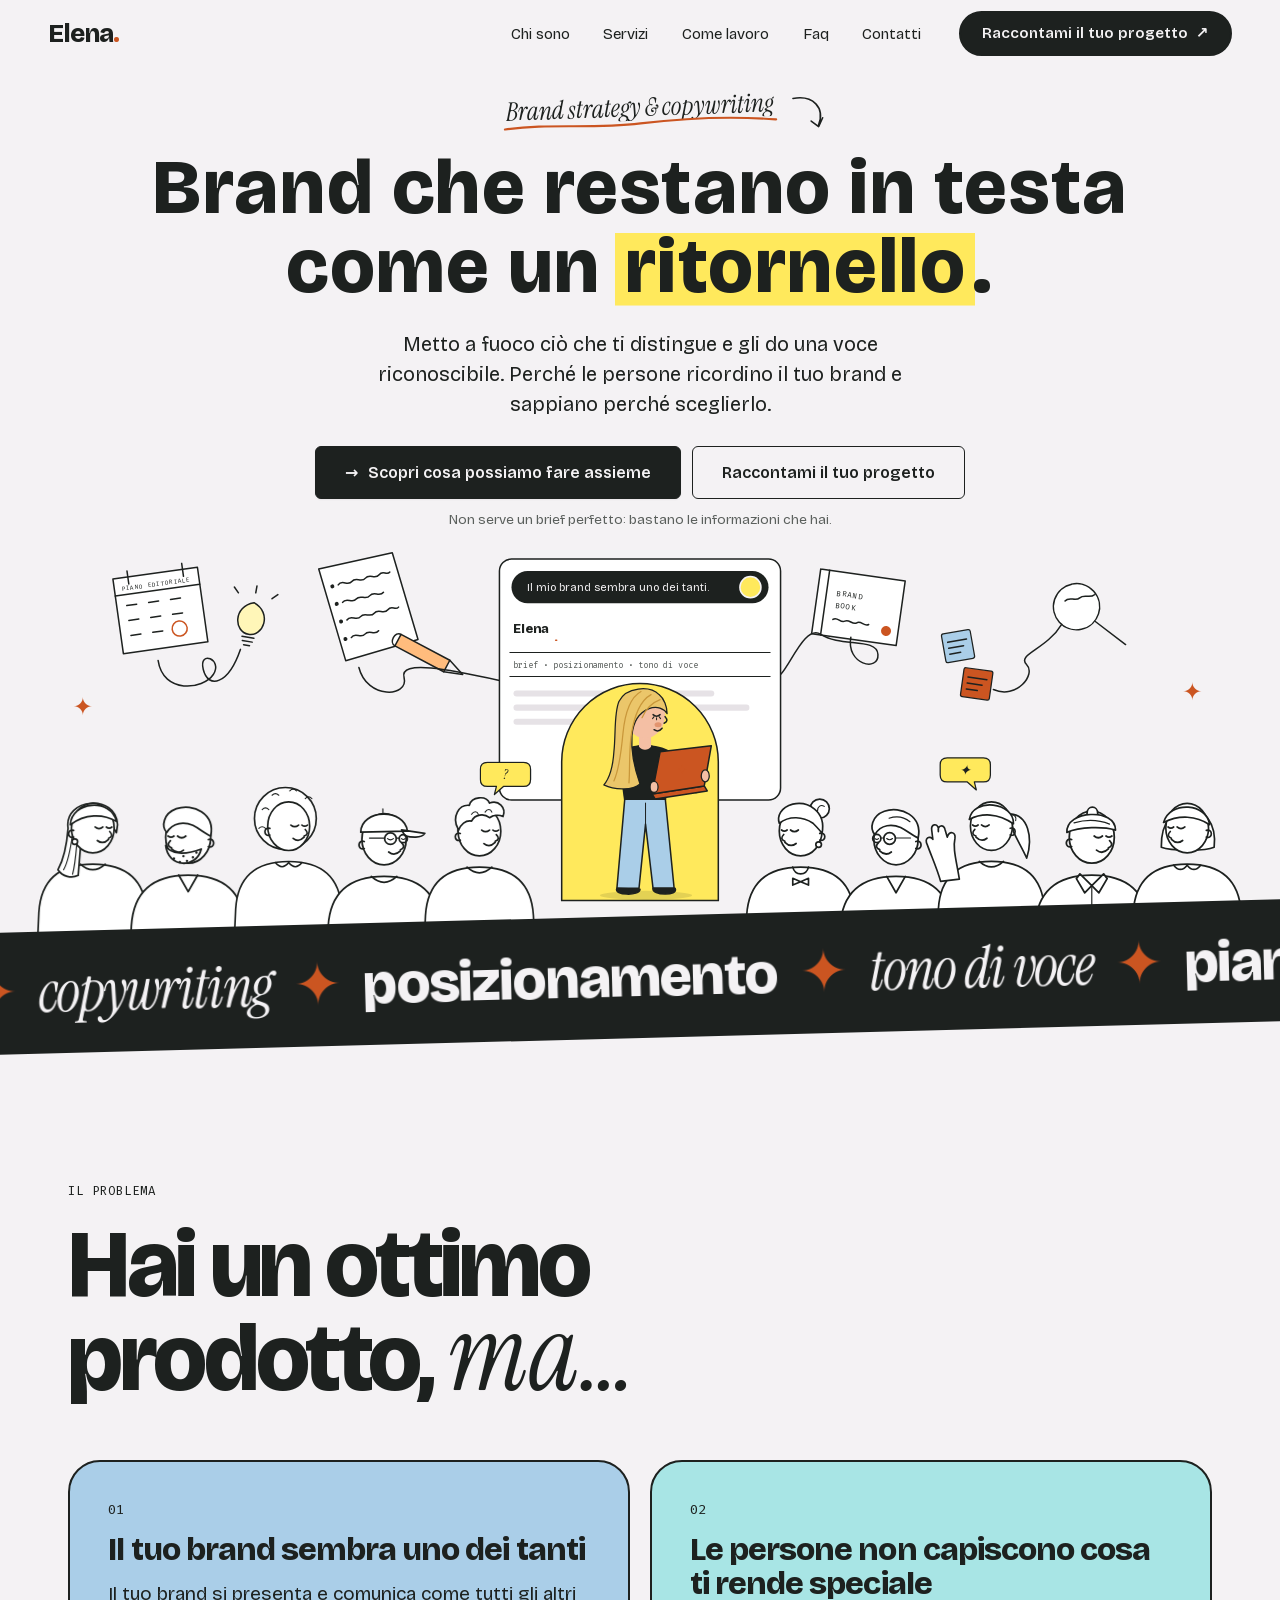
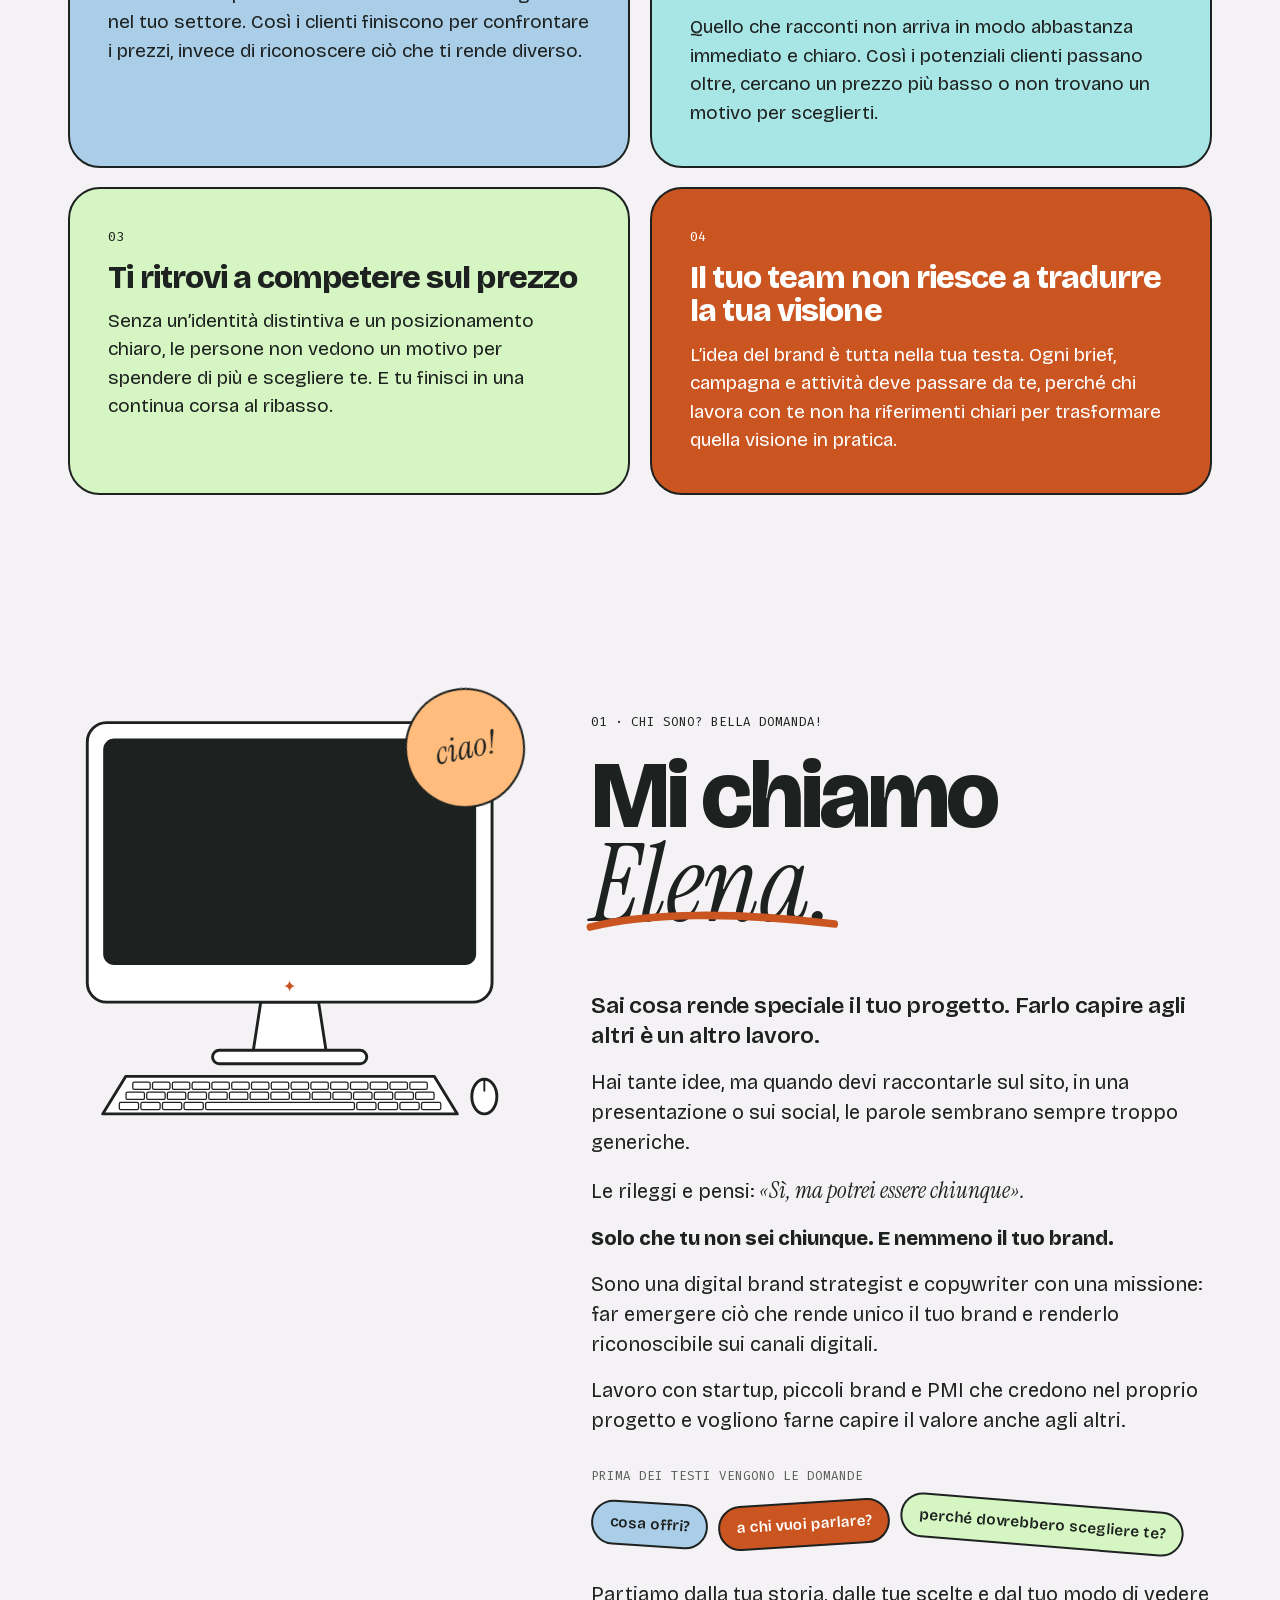
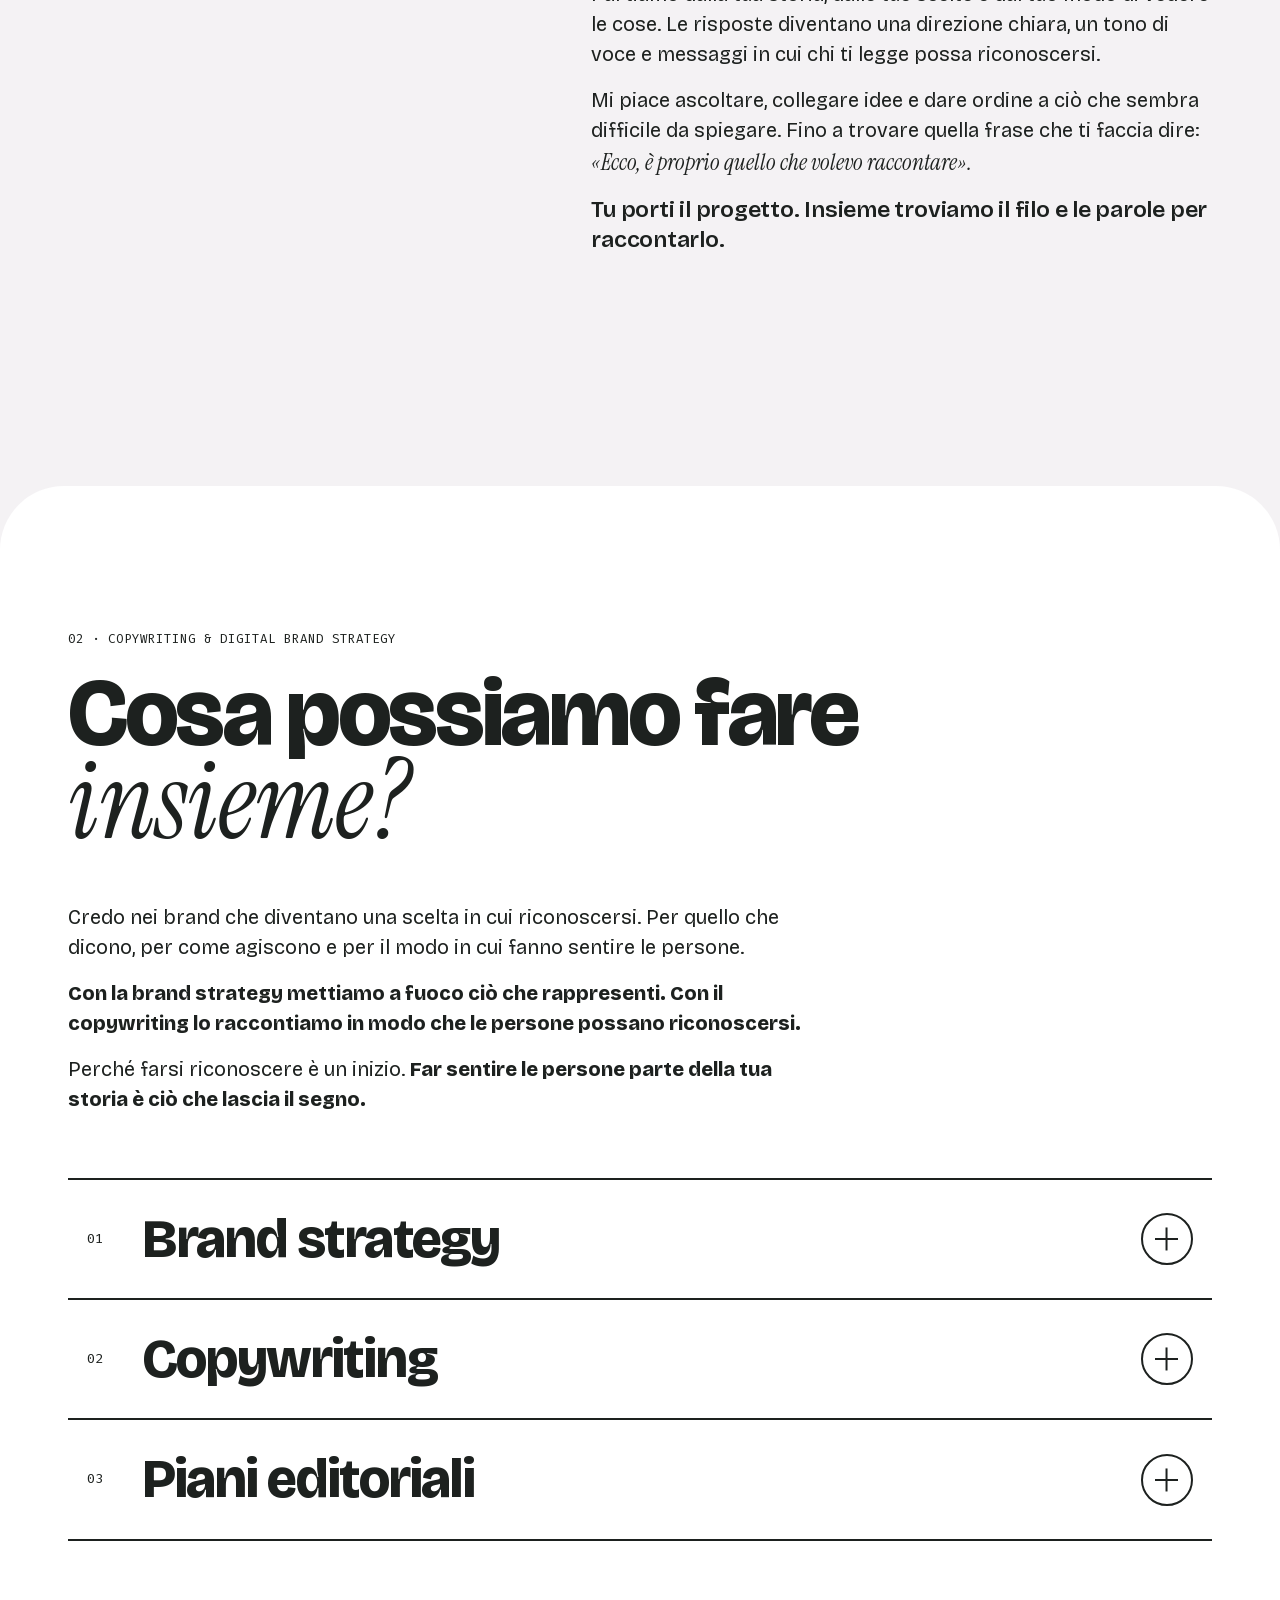
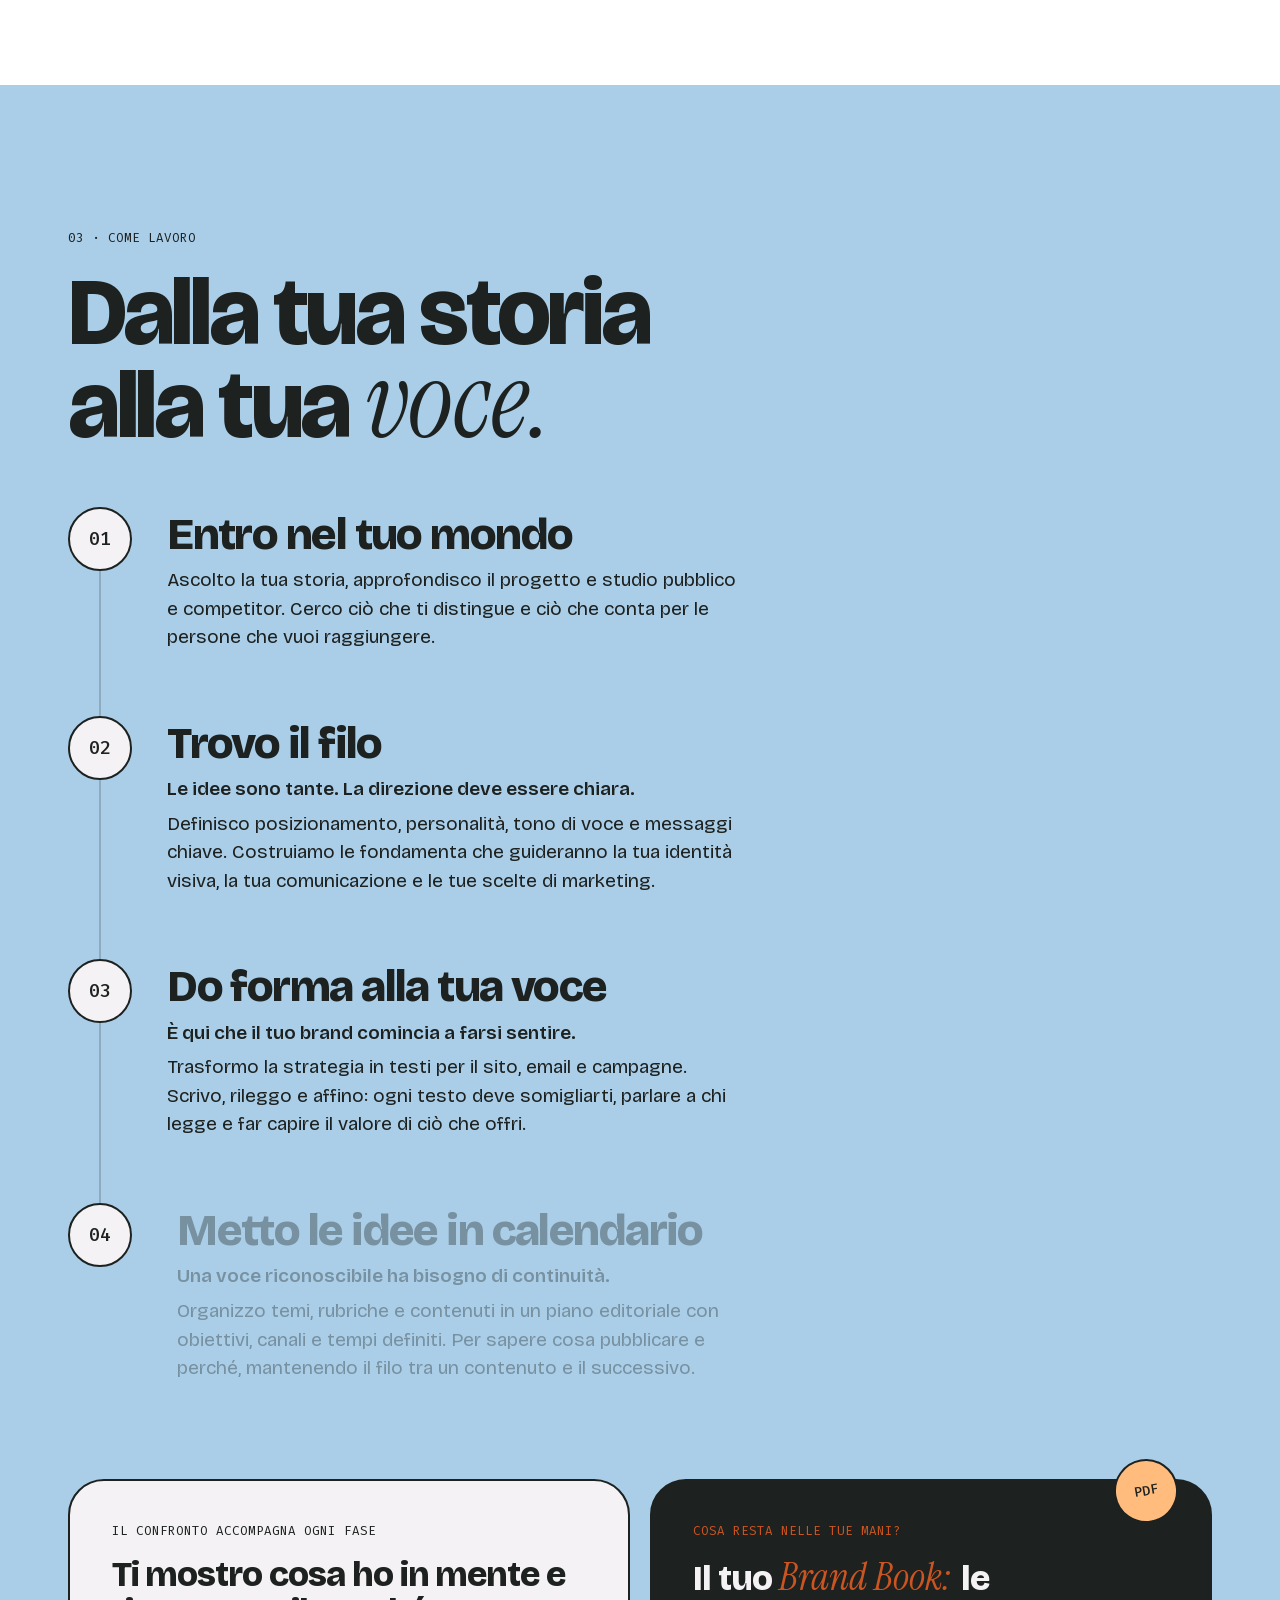
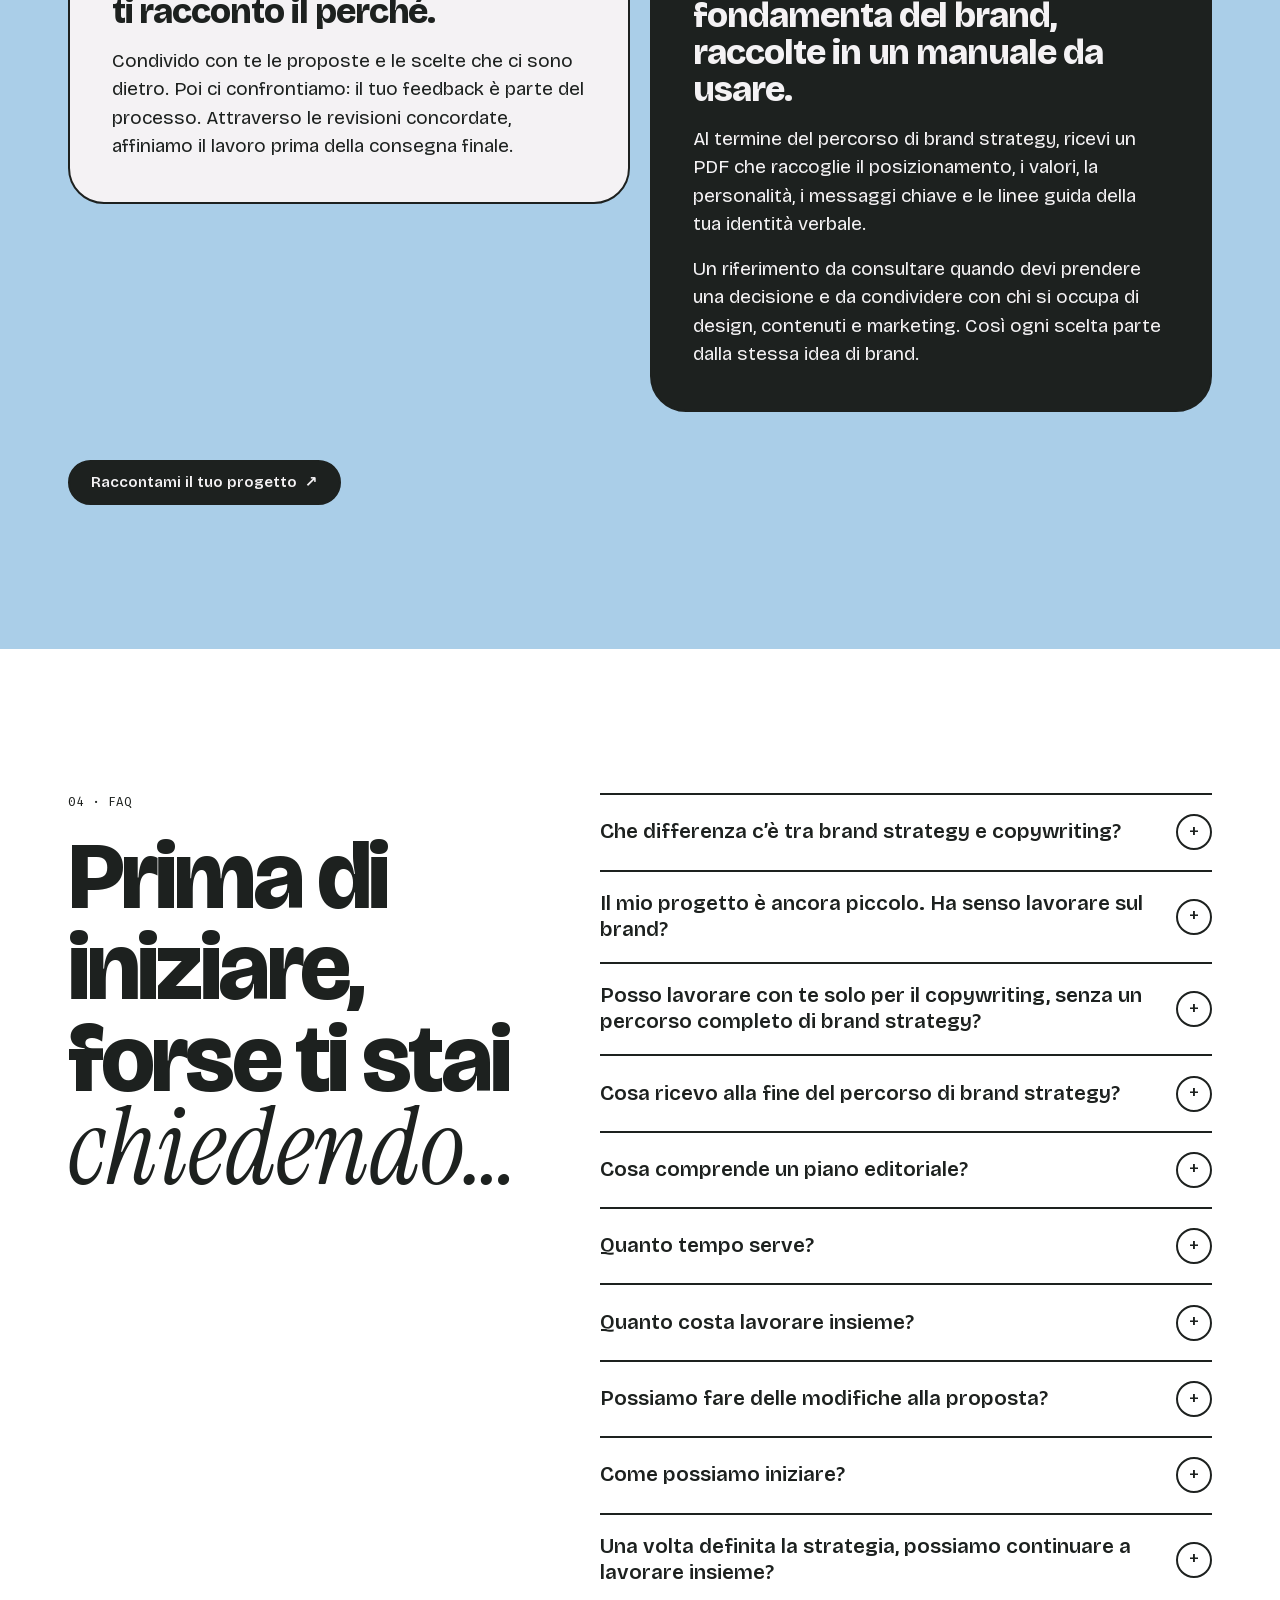
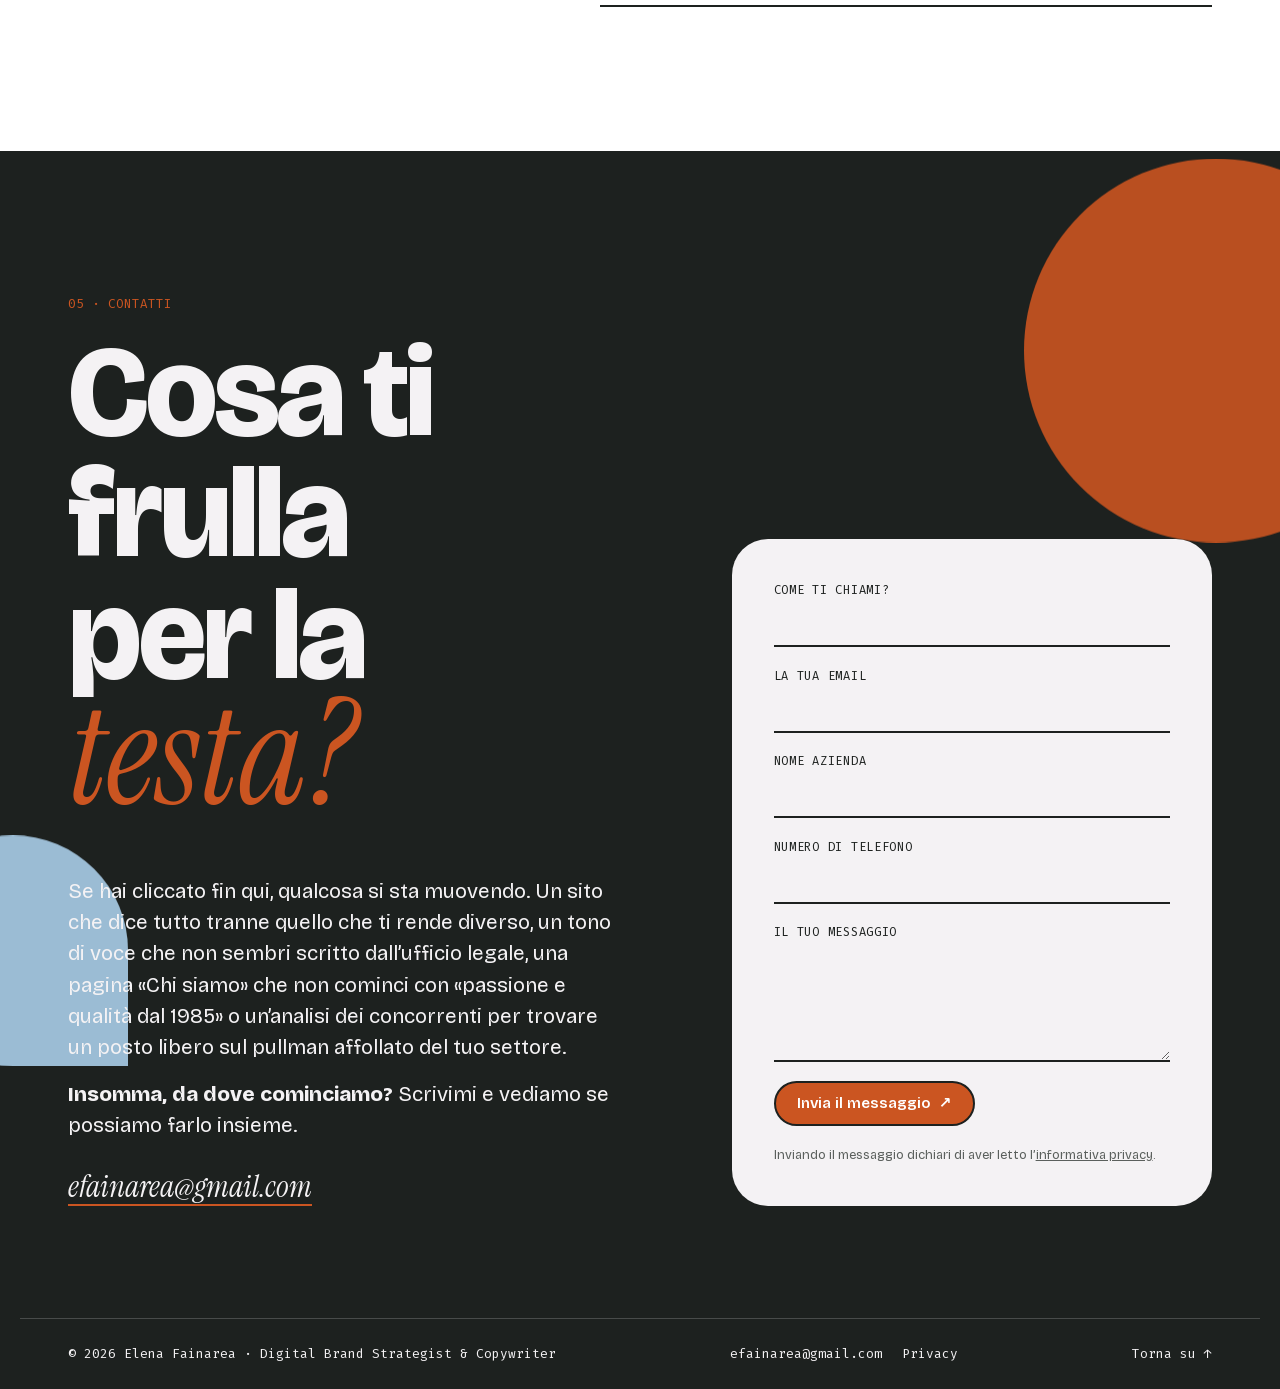
==== commit 34824ca1: "Sostituito il simbolo ✺ con ✦ in tutto il sito Co-Authored-By: Claude Opus 5.5 <noreply@anthropic.co" ====
--- a/index.html
+++ b/index.html
@@ -160,7 +160,7 @@
         </g>
         <path class="draw cord" pathLength="1" style="--d:.6s" d="M240 222 C250 290 330 280 350 250 C370 220 320 200 330 240 C340 280 380 270 404 200"/>
         <path class="draw cord" pathLength="1" style="--d:.7s" d="M640 236 C656 300 740 296 730 256 C720 220 820 240 920 262"/>
-        <text x="70" y="330" class="sc-star">✺</text>
+        <text x="70" y="330" class="sc-star">✦</text>
       </g>
       <!-- doodle destra -->
       <g class="doodle" style="--d:.3s">
@@ -181,8 +181,8 @@
         </g>
         <path class="draw cord" pathLength="1" style="--d:.8s" d="M1620 176 C1610 230 1676 246 1674 210 C1672 176 1600 196 1560 170 C1530 150 1500 230 1480 250"/>
         <path class="draw cord" pathLength="1" style="--d:.9s" d="M1904 280 C1950 300 1990 250 1970 230 C1950 210 2010 200 2040 150"/>
-        <text x="2280" y="300" class="sc-star">✺</text>
-        <text x="1440" y="40" class="sc-star sc-star--s">✺</text>
+        <text x="2280" y="300" class="sc-star">✦</text>
+        <text x="1440" y="40" class="sc-star sc-star--s">✦</text>
       </g>
       <!-- scheda centrale -->
       <g transform="translate(600 0)">
@@ -239,7 +239,7 @@
           <g class="laptop">
             <path d="M624 488 L728 472 L734 482 L630 498 Z" fill="var(--magenta-soft)" stroke="var(--ink)" stroke-width="3" stroke-linejoin="round"/>
             <path d="M624 488 L728 472 L742 392 L640 404 Z" fill="var(--pink)" stroke="var(--ink)" stroke-width="3" stroke-linejoin="round"/>
-            <text x="684" y="448" class="sc-logo" text-anchor="middle">✺</text>
+            <text x="684" y="448" class="sc-logo" text-anchor="middle">✦</text>
           </g>
           <g class="elena__hand">
             <ellipse cx="730" cy="452" rx="8" ry="12" fill="#F4BFA4" stroke="var(--ink)" stroke-width="2.5"/>
@@ -274,7 +274,7 @@
   <!-- MARQUEE -->
   <div class="marquee" data-marquee aria-hidden="true">
     <div class="marquee__track" data-track>
-      <span>brand strategy</span><b>✺</b><span>copywriting</span><b>✺</b><span>posizionamento</span><b>✺</b><span>tono di voce</span><b>✺</b><span>piani editoriali</span><b>✺</b><span>brand book</span><b>✺</b>
+      <span>brand strategy</span><b>✦</b><span>copywriting</span><b>✦</b><span>posizionamento</span><b>✦</b><span>tono di voce</span><b>✦</b><span>piani editoriali</span><b>✦</b><span>brand book</span><b>✦</b>
     </div>
   </div>
 
@@ -321,7 +321,7 @@
             <path class="pc__ln" d="M200 300 L192 352 H268 L260 300 Z" fill="#fff"/>
             <rect class="pc__ln" x="150" y="350" width="160" height="14" rx="7" fill="#fff"/>
             <rect class="pc__ln" x="20" y="10" width="420" height="290" rx="20" fill="#fff"/>
-            <text x="230" y="290" class="pc__logo" text-anchor="middle">✺</text>
+            <text x="230" y="290" class="pc__logo" text-anchor="middle">✦</text>
             <g class="pc__screen">
               <rect x="38" y="28" width="384" height="232" rx="10" fill="#F8E8DF"/>
               <path d="M38 46 H422" class="pc__thin"/>
